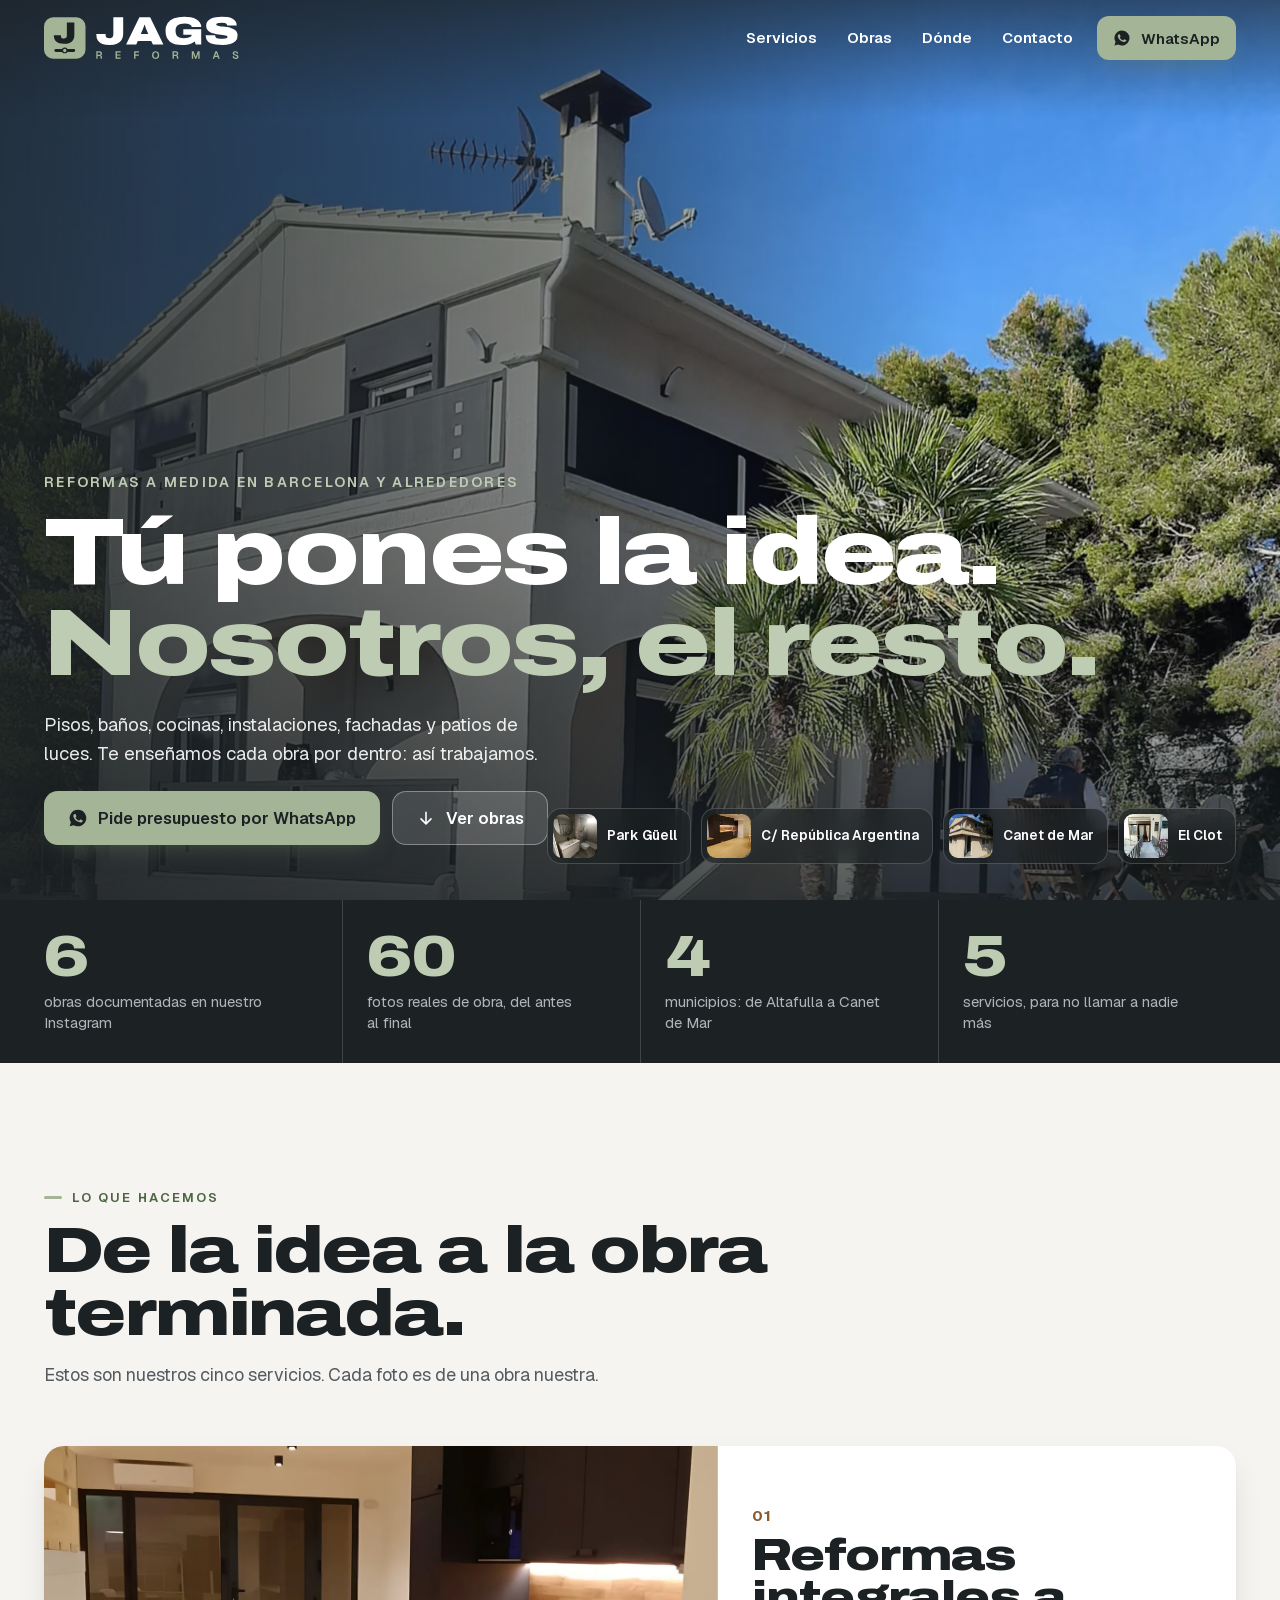
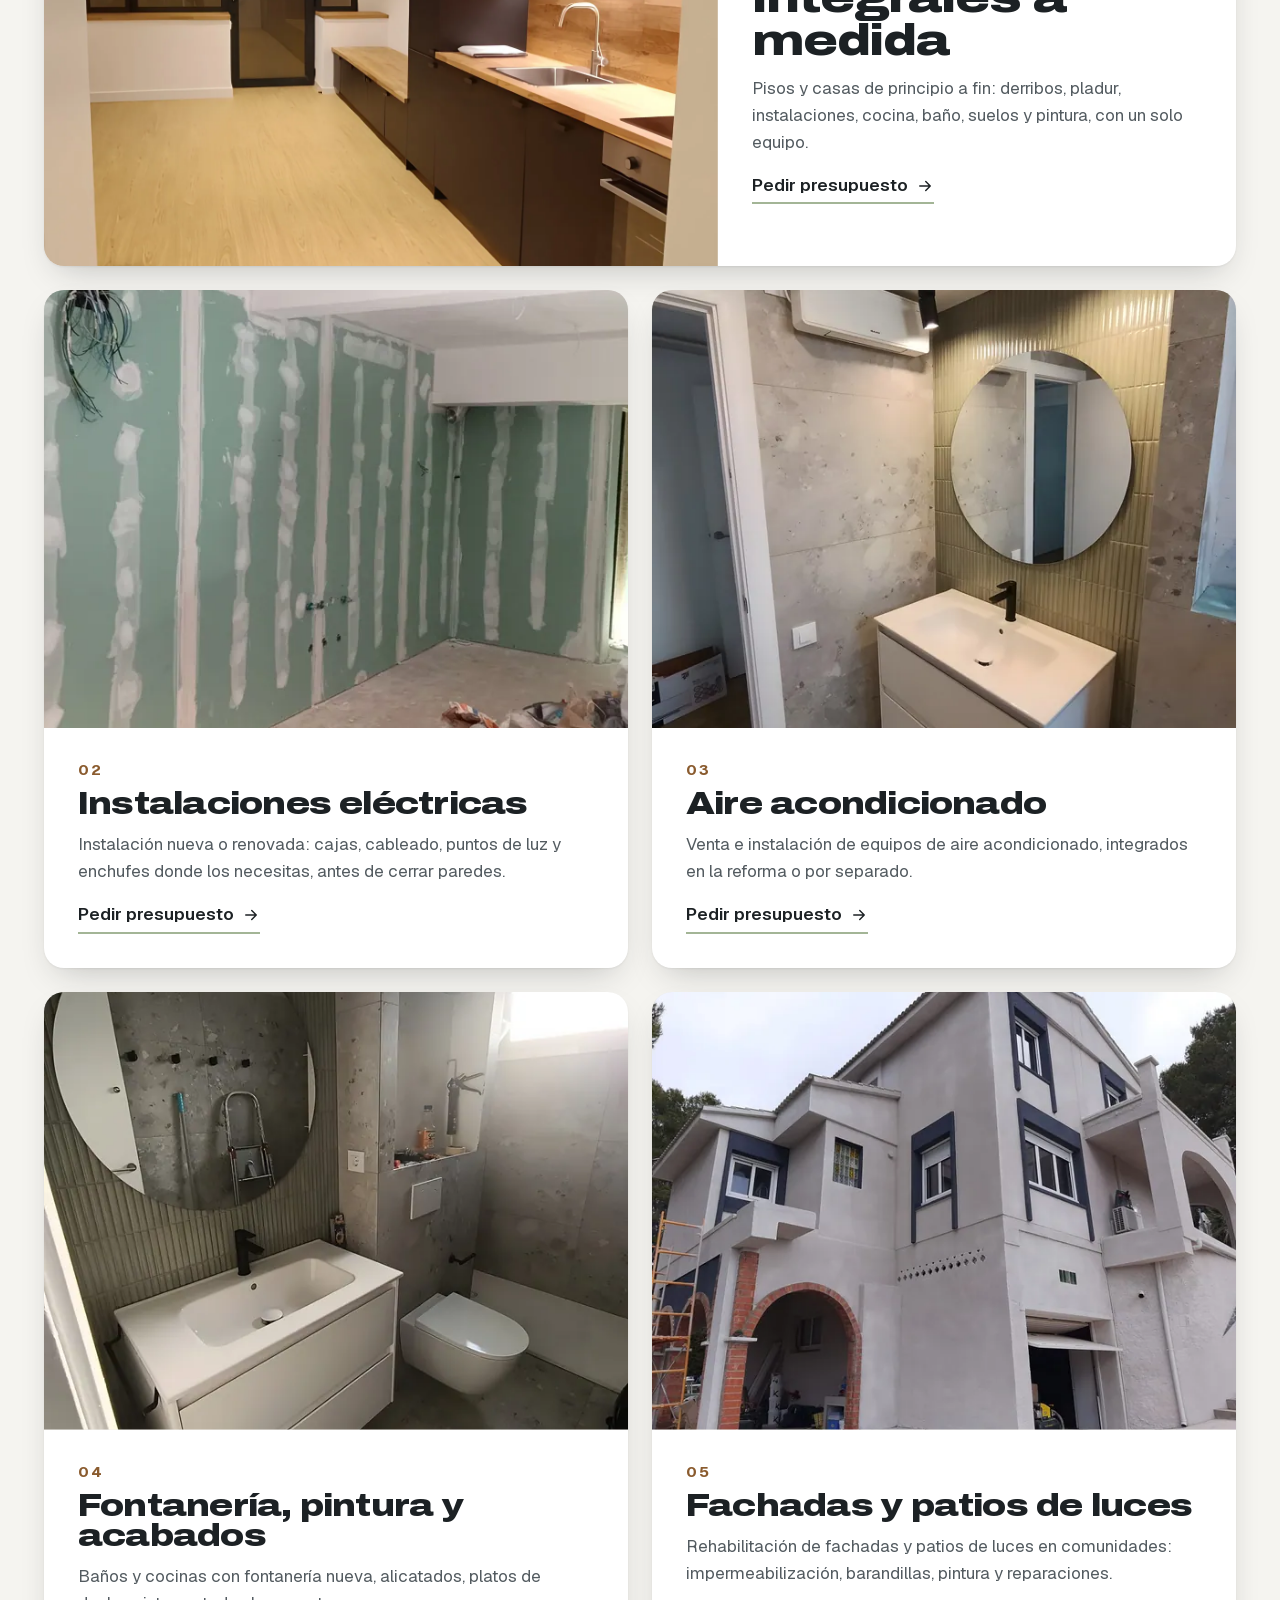
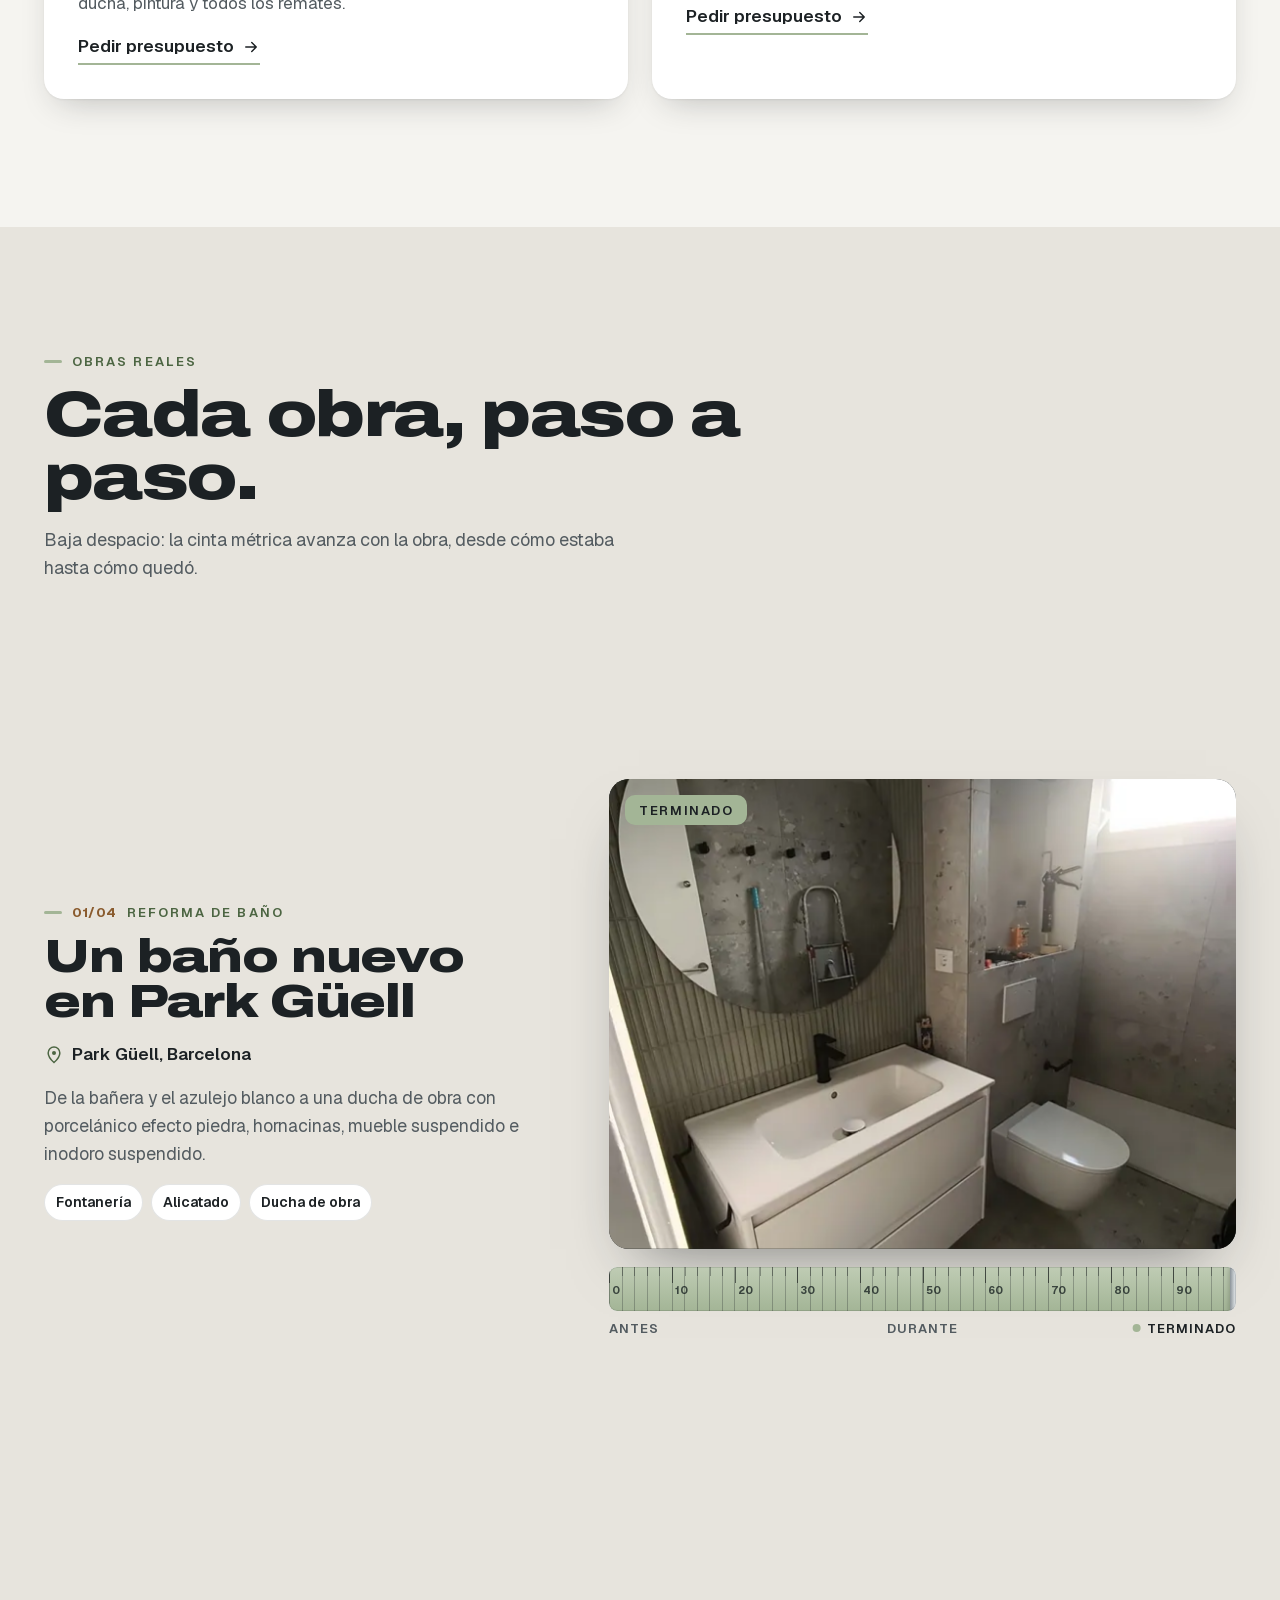
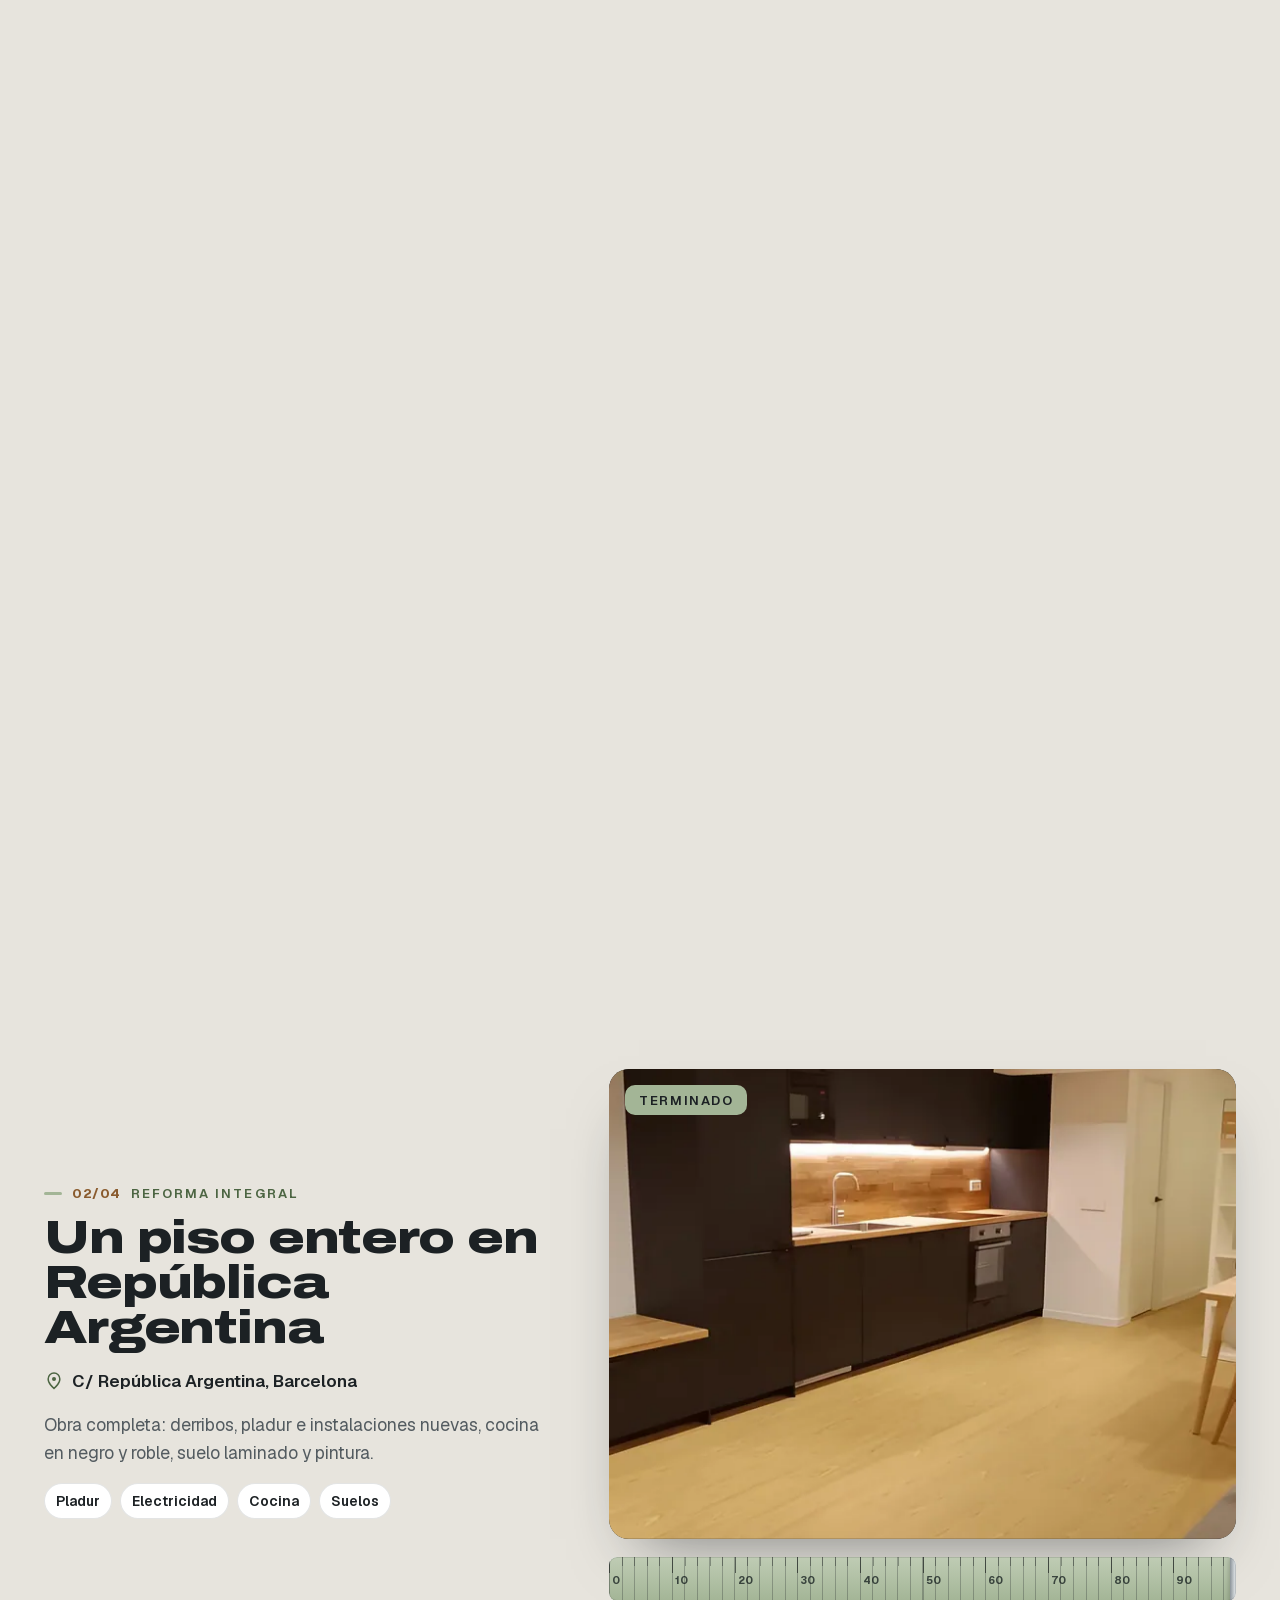
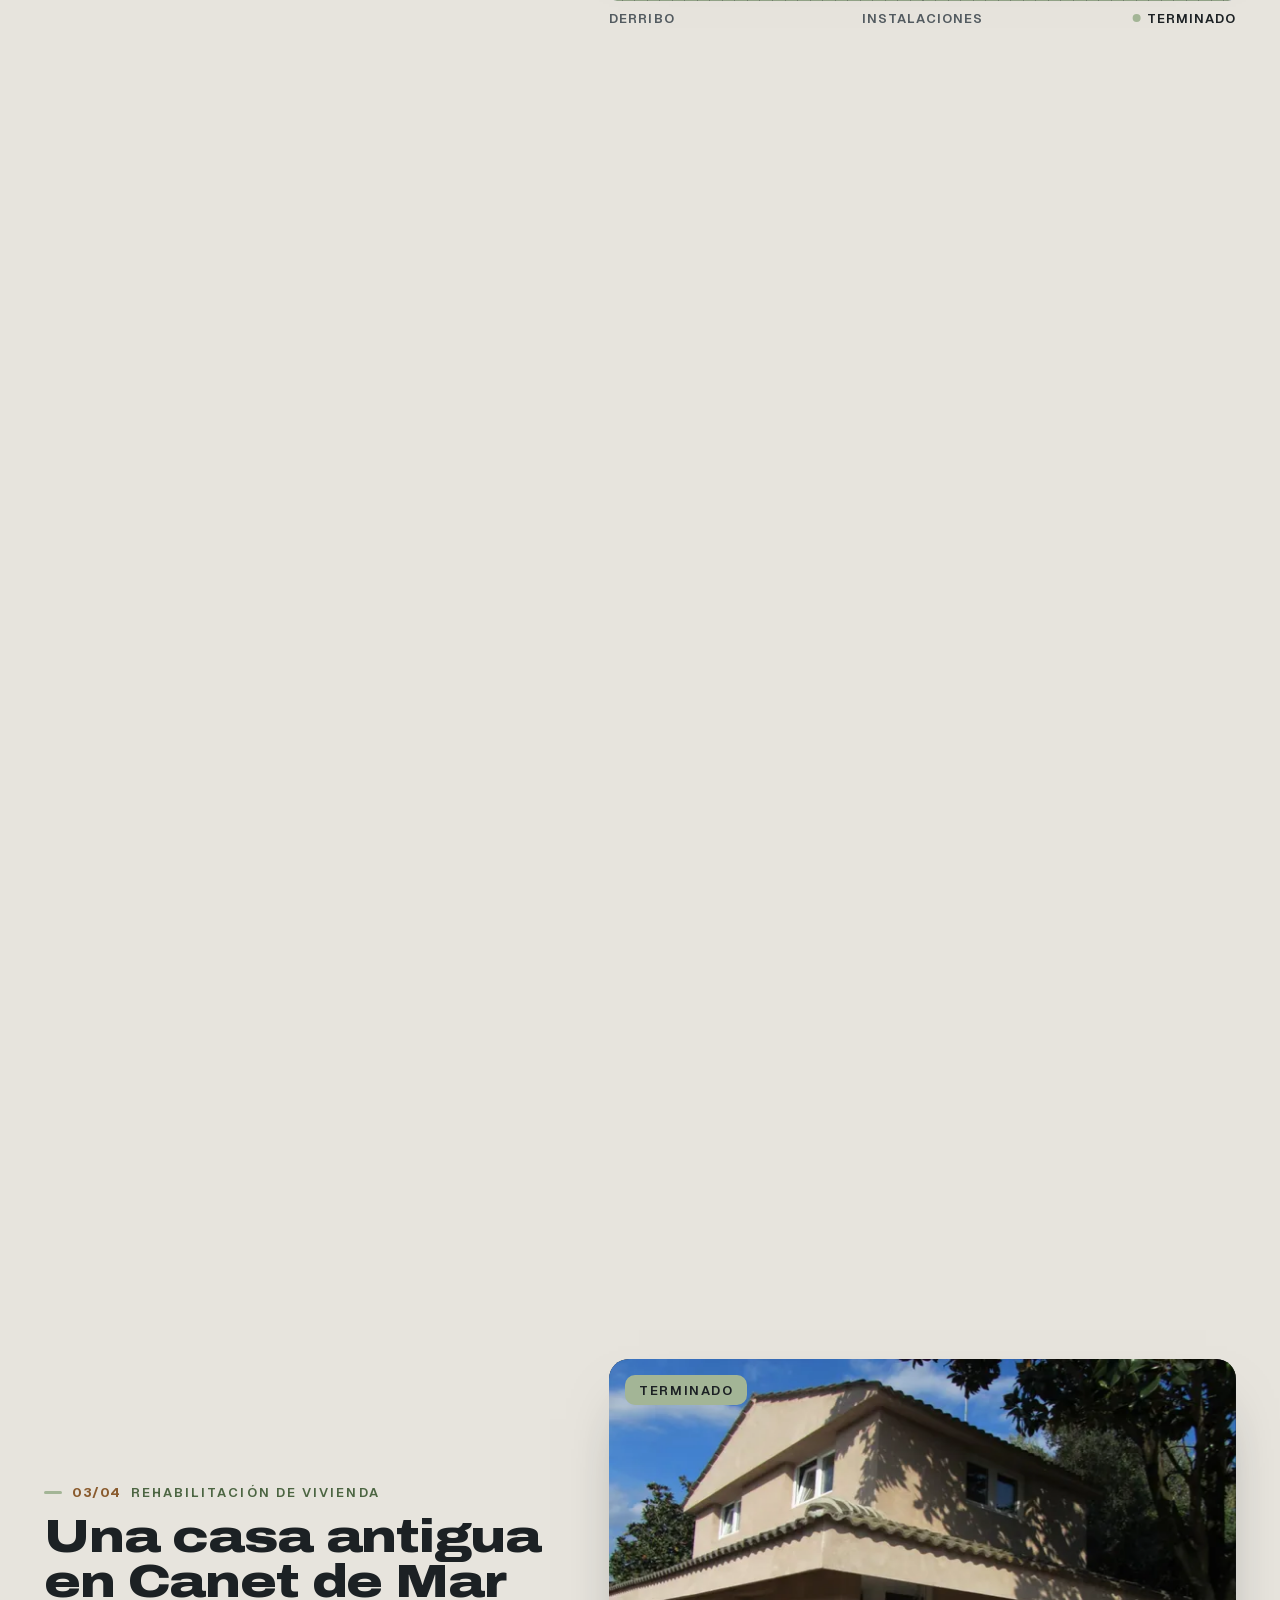
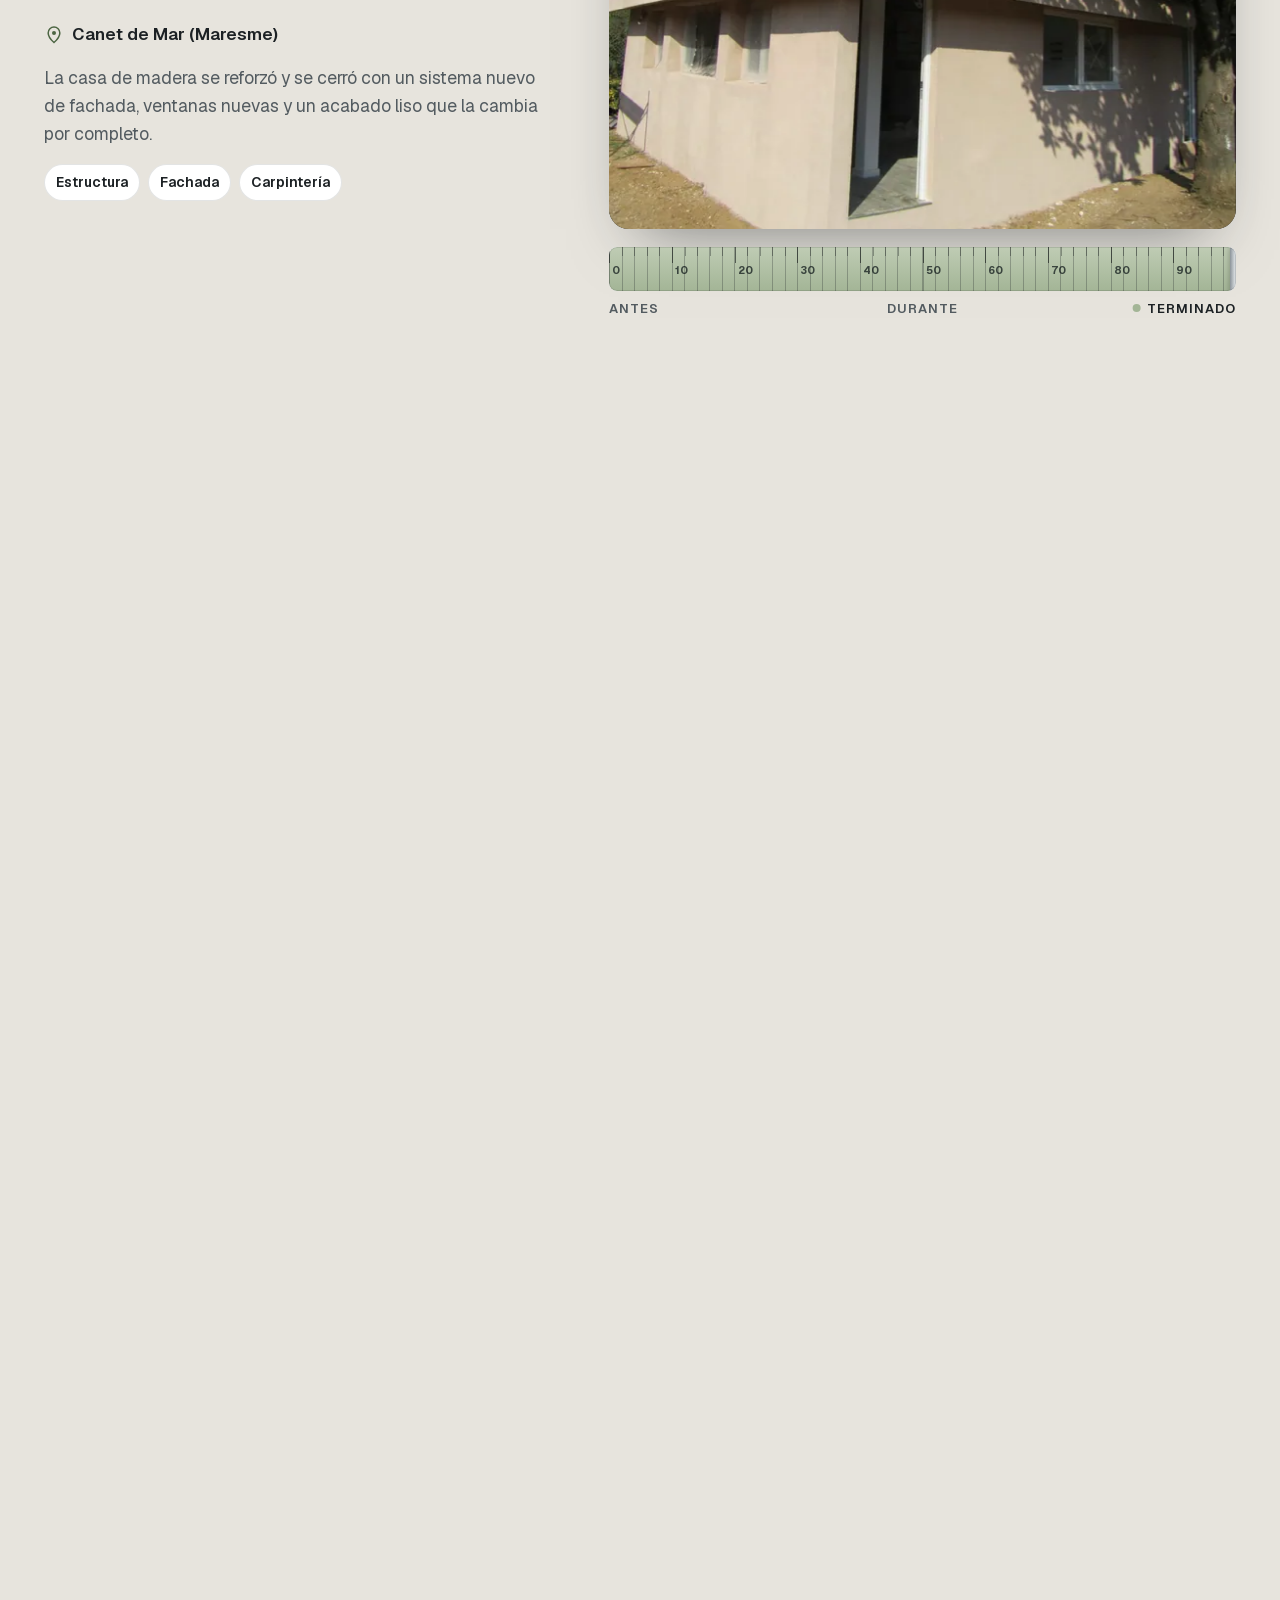
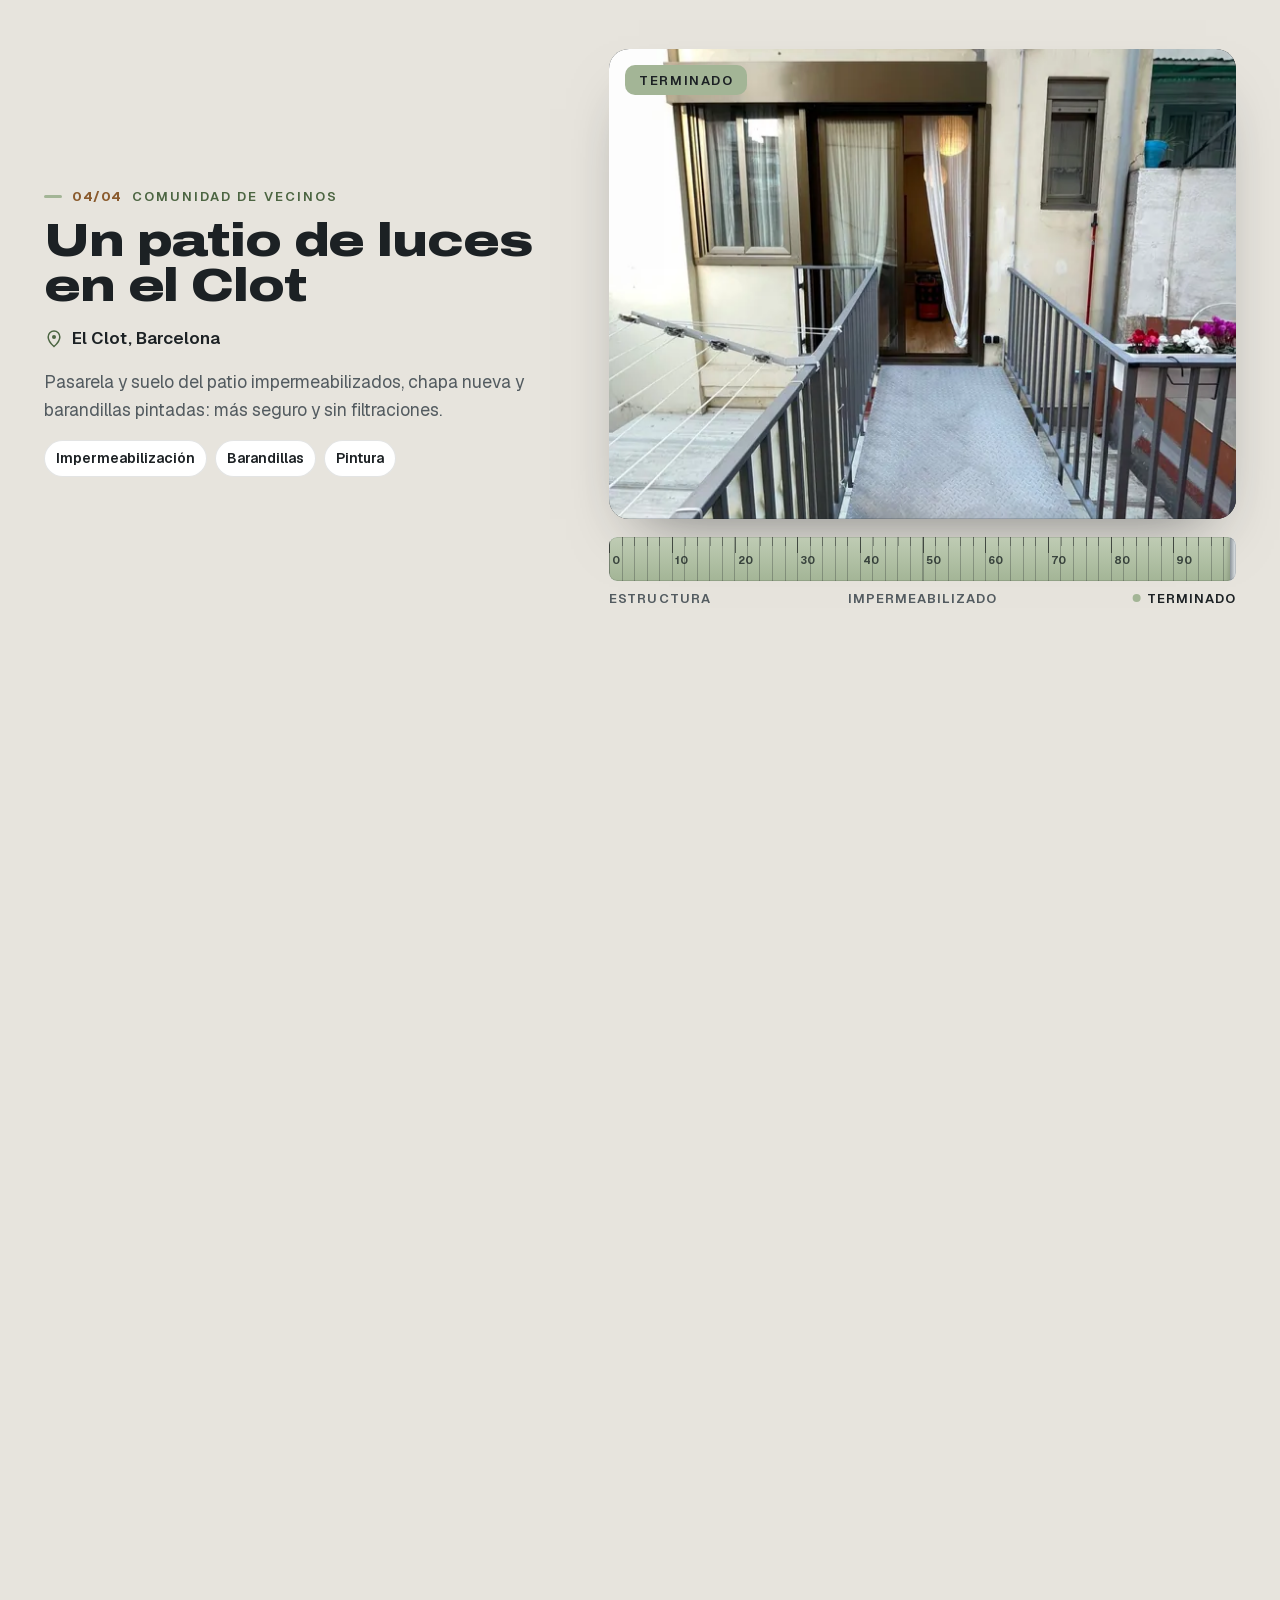
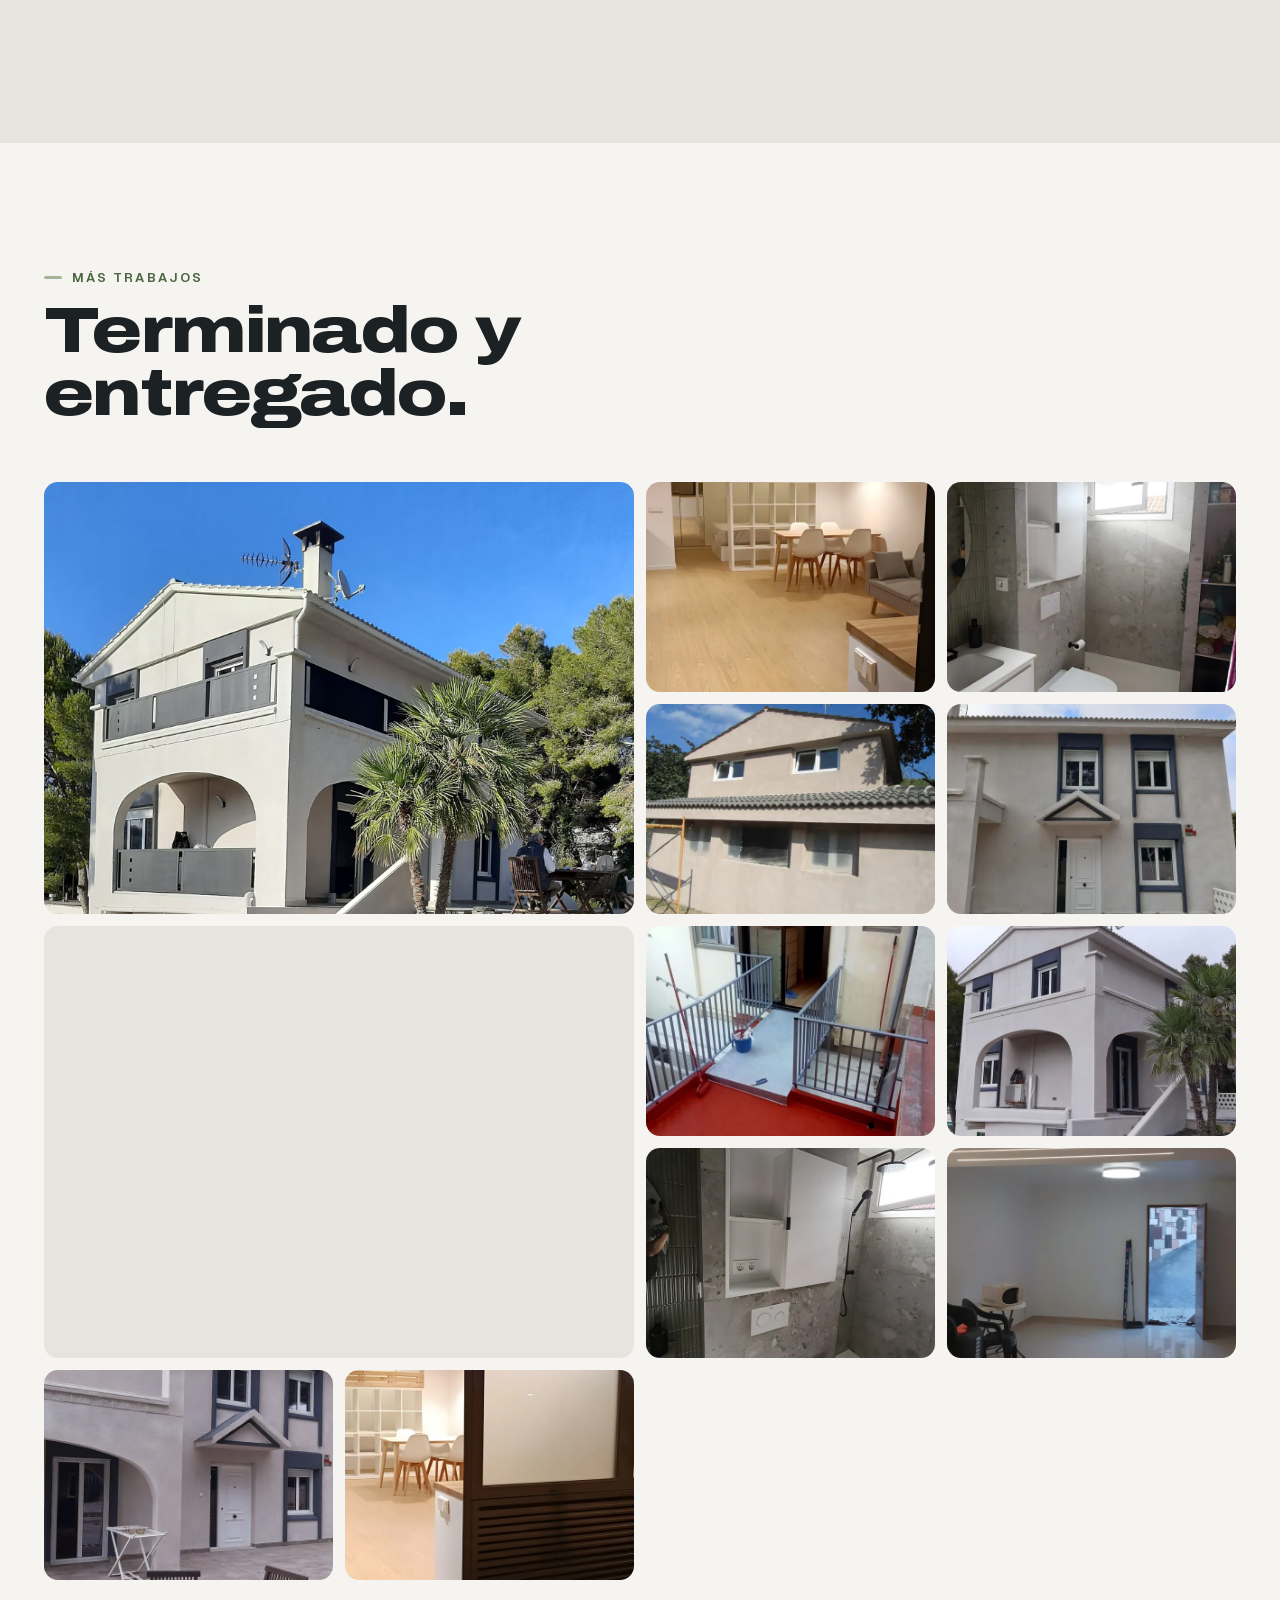
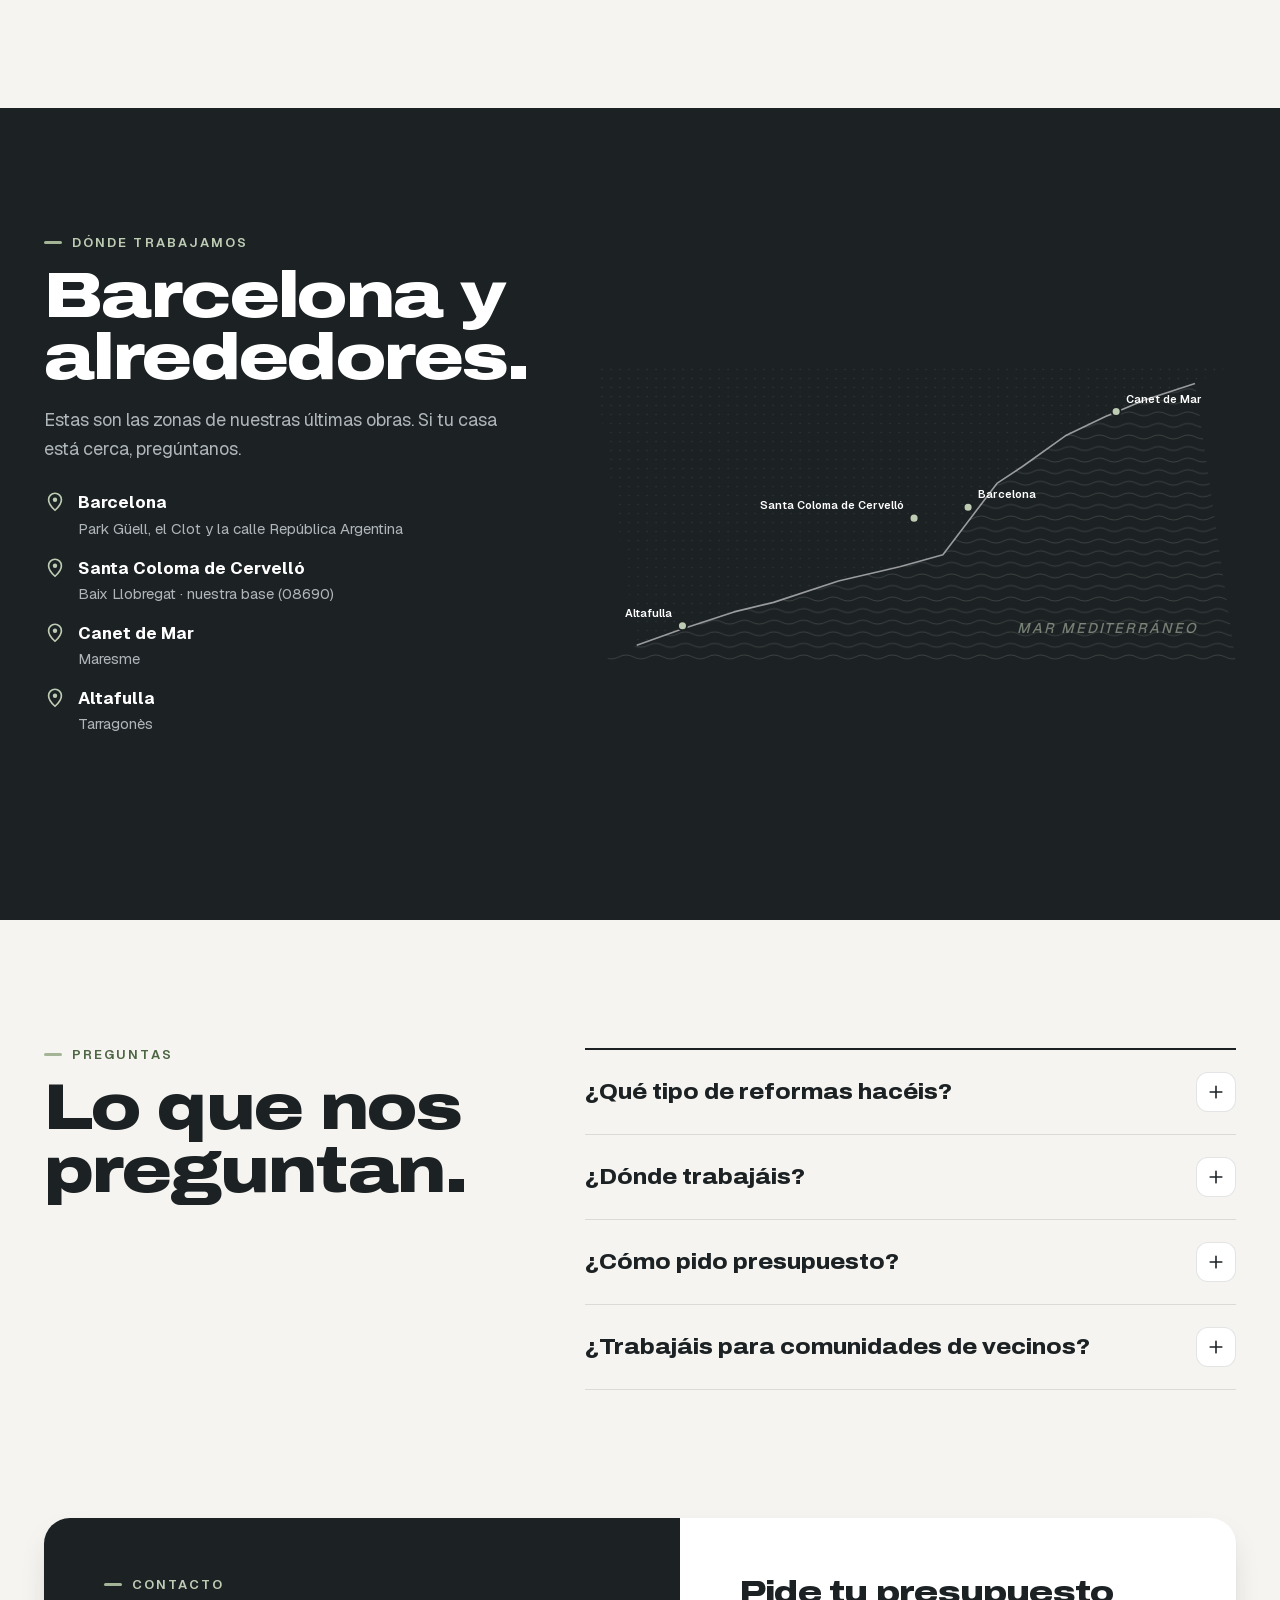
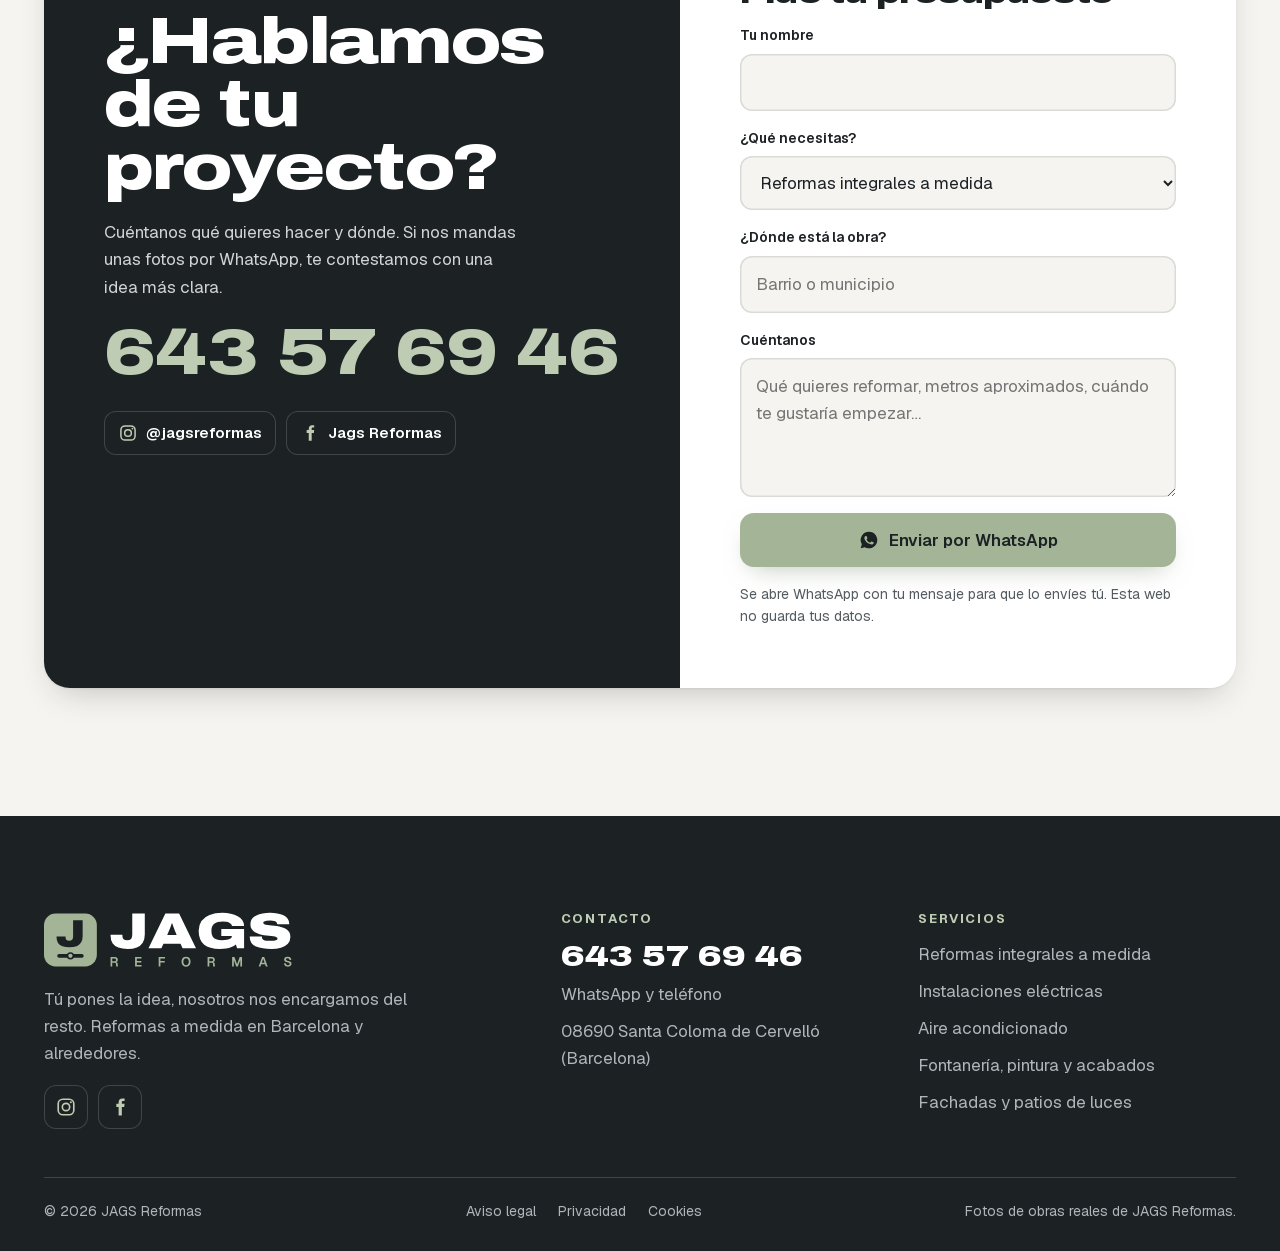
==== index.html @ bc473873 "Web de muestra de JAGS Reformas Co-Authored-By: Claude Opus 5.5 <noreply@anthropic.com>" ====
<!doctype html>
<html lang="es">
<head>
<meta charset="utf-8">
<meta name="viewport" content="width=device-width, initial-scale=1, viewport-fit=cover">
<title>JAGS Reformas · Reformas integrales a medida en Barcelona</title>
<meta name="description" content="Reformas integrales, baños, cocinas, electricidad, aire acondicionado, fachadas y patios de luces en Barcelona y alrededores. Mira nuestras obras y pide presupuesto por WhatsApp: 643 57 69 46.">
<link rel="canonical" href="https://nocodya-hue.github.io/jags-reformas/">
<meta name="theme-color" content="#1C2124">
<meta name="geo.region" content="ES-B"><meta name="geo.placename" content="Barcelona">
<meta property="og:type" content="website"><meta property="og:locale" content="es_ES"><meta property="og:site_name" content="JAGS Reformas">
<meta property="og:title" content="JAGS Reformas · Reformas integrales a medida en Barcelona"><meta property="og:description" content="Reformas integrales, baños, cocinas, electricidad, aire acondicionado, fachadas y patios de luces en Barcelona y alrededores. Mira nuestras obras y pide presupuesto por WhatsApp: 643 57 69 46."><meta property="og:url" content="https://nocodya-hue.github.io/jags-reformas/">
<meta property="og:image" content="https://nocodya-hue.github.io/jags-reformas/media/compartir.jpg"><meta property="og:image:width" content="1200"><meta property="og:image:height" content="630">
<meta name="twitter:card" content="summary_large_image">
<link rel="icon" href="media/icono-jags.svg" type="image/svg+xml"><link rel="apple-touch-icon" href="media/icono-180.png">
<link rel="preload" href="fonts/archivo-var.woff2" as="font" type="font/woff2" crossorigin>
<link rel="preload" href="fonts/geist-var.woff2" as="font" type="font/woff2" crossorigin>
<link rel="preload" as="image" type="image/avif" imagesrcset="media/img/altafulla-07-640.avif 640w, media/img/altafulla-07-1080.avif 1080w, media/img/altafulla-07-1600.avif 1600w, media/img/altafulla-07-1952.avif 1952w" imagesizes="100vw" fetchpriority="high">
<link rel="stylesheet" href="css/main.css?v=mvqyxa30">
<script>document.documentElement.classList.add('js');setTimeout(function(){if(!window.__jags)document.documentElement.classList.remove('js')},3500)</script>
<script type="application/ld+json">{"@context":"https://schema.org","@type":"HomeAndConstructionBusiness","@id":"https://nocodya-hue.github.io/jags-reformas/#negocio","name":"JAGS Reformas","url":"https://nocodya-hue.github.io/jags-reformas/","telephone":"+34643576946","image":"https://nocodya-hue.github.io/jags-reformas/media/compartir.jpg","logo":"https://nocodya-hue.github.io/jags-reformas/media/icono-180.png","slogan":"Tú pones la idea, nosotros nos encargamos del resto.","address":{"@type":"PostalAddress","postalCode":"08690","addressLocality":"Santa Coloma de Cervelló","addressRegion":"Barcelona","addressCountry":"ES"},"areaServed":[{"@type":"City","name":"Barcelona"},{"@type":"City","name":"Santa Coloma de Cervelló"},{"@type":"City","name":"Canet de Mar"},{"@type":"City","name":"Altafulla"}],"sameAs":["https://www.instagram.com/jagsreformas/","https://www.facebook.com/p/Jags-Reformas-61595894570895/"],"hasOfferCatalog":{"@type":"OfferCatalog","name":"Servicios","itemListElement":[{"@type":"Offer","itemOffered":{"@type":"Service","name":"Reformas integrales a medida","description":"Pisos y casas de principio a fin: derribos, pladur, instalaciones, cocina, baño, suelos y pintura, con un solo equipo.","areaServed":"Barcelona"}},{"@type":"Offer","itemOffered":{"@type":"Service","name":"Instalaciones eléctricas","description":"Instalación nueva o renovada: cajas, cableado, puntos de luz y enchufes donde los necesitas, antes de cerrar paredes.","areaServed":"Barcelona"}},{"@type":"Offer","itemOffered":{"@type":"Service","name":"Aire acondicionado","description":"Venta e instalación de equipos de aire acondicionado, integrados en la reforma o por separado.","areaServed":"Barcelona"}},{"@type":"Offer","itemOffered":{"@type":"Service","name":"Fontanería, pintura y acabados","description":"Baños y cocinas con fontanería nueva, alicatados, platos de ducha, pintura y todos los remates.","areaServed":"Barcelona"}},{"@type":"Offer","itemOffered":{"@type":"Service","name":"Fachadas y patios de luces","description":"Rehabilitación de fachadas y patios de luces en comunidades: impermeabilización, barandillas, pintura y reparaciones.","areaServed":"Barcelona"}}]}}</script>
<script type="application/ld+json">{"@context":"https://schema.org","@type":"FAQPage","mainEntity":[{"@type":"Question","name":"¿Qué tipo de reformas hacéis?","acceptedAnswer":{"@type":"Answer","text":"Reformas integrales a medida, instalaciones eléctricas, aire acondicionado, fontanería, pintura y acabados, y reformas de fachadas y patios de luces en comunidades."}},{"@type":"Question","name":"¿Dónde trabajáis?","acceptedAnswer":{"@type":"Answer","text":"En Barcelona y alrededores. Hemos hecho obras en Barcelona (Park Güell, el Clot, República Argentina), en Canet de Mar y en Altafulla."}},{"@type":"Question","name":"¿Cómo pido presupuesto?","acceptedAnswer":{"@type":"Answer","text":"Escríbenos por WhatsApp al 643 57 69 46 contándonos qué quieres hacer y dónde. Si nos mandas unas fotos, mejor."}},{"@type":"Question","name":"¿Trabajáis para comunidades de vecinos?","acceptedAnswer":{"@type":"Answer","text":"Sí: rehabilitamos fachadas y patios de luces en comunidades, con impermeabilización, barandillas, pintura y reparaciones."}}]}</script>
</head>
<body>
<a class="saltar" href="#contenido">Saltar al contenido</a>
<header class="cab cab--hero" data-cab>
  <a class="cab__marca" href="./" aria-label="JAGS Reformas, inicio"><span class="cab__logo cab__logo--blanco"><svg xmlns="http://www.w3.org/2000/svg" viewBox="0 -2 315 71" role="img" aria-label="JAGS Reformas"><rect x="0" y="0" width="67" height="67" rx="14.7" fill="#A3B596"/><path d="M32.3 42.8Q27.1 42.8 23.4 41.5Q19.7 40.2 17.8 37.3Q15.9 34.4 15.9 30.0V29.2H27.3V30.1Q27.3 32.4 28.5 33.4Q29.6 34.4 31.9 34.4Q34.5 34.4 35.7 33.2Q36.9 32.1 36.9 29.2V8.6H49.0V28.9Q49.0 33.8 47.0 36.8Q45.0 39.9 41.3 41.4Q37.6 42.8 32.3 42.8Z" fill="#1C2124"/><rect x="16.8" y="51.3" width="33.5" height="4.7" rx="2.3" fill="#1C2124"/><circle cx="33.5" cy="53.6" r="3.7" fill="#A3B596" stroke="#1C2124" stroke-width="2.0"/><path d="M106.0 44.8Q99.0 44.8 94.2 43.0Q89.4 41.3 86.9 37.6Q84.4 33.8 84.4 27.9V26.9H99.4V28.1Q99.4 31.2 100.9 32.5Q102.4 33.8 105.4 33.8Q108.8 33.8 110.4 32.2Q111.9 30.7 111.9 26.9V-0.1H127.8V26.5Q127.8 32.9 125.2 36.9Q122.6 41.0 117.7 42.9Q112.8 44.8 106.0 44.8ZM132.5 44.0 153.9 -0.1H171.3L192.7 44.0H175.7L173.1 38.2H151.4L148.9 44.0ZM156.2 27.2H168.2L165.2 19.8Q165.0 19.2 164.7 18.4Q164.3 17.5 163.9 16.4Q163.6 15.3 163.2 14.2Q162.9 13.1 162.5 12.3H162.1Q161.7 13.3 161.2 14.8Q160.7 16.2 160.2 17.5Q159.7 18.9 159.3 19.8ZM223.0 44.8Q209.5 44.8 202.8 39.1Q196.1 33.5 196.1 21.9Q196.1 14.4 199.6 9.3Q203.2 4.2 209.9 1.7Q216.7 -0.9 226.2 -0.9Q231.8 -0.9 236.8 0.2Q241.7 1.2 245.6 3.3Q249.4 5.4 251.5 8.5Q253.7 11.7 253.7 15.8H238.3Q238.3 14.5 237.4 13.4Q236.5 12.3 234.9 11.6Q233.3 10.8 231.2 10.5Q229.2 10.1 226.9 10.1Q223.2 10.1 220.5 10.8Q217.8 11.5 215.9 13.0Q214.1 14.4 213.2 16.5Q212.3 18.5 212.3 21.2V22.7Q212.3 26.5 213.8 29.0Q215.3 31.4 218.3 32.6Q221.3 33.8 225.9 33.8Q229.2 33.8 232.0 33.2Q234.8 32.6 236.5 31.5Q238.2 30.3 238.2 28.6V28.3H224.8V19.4H253.7V44.0H244.8L243.3 39.1Q240.8 41.0 237.7 42.3Q234.6 43.6 231.0 44.2Q227.3 44.8 223.0 44.8ZM288.1 44.8Q282.4 44.8 277.5 44.1Q272.5 43.4 268.8 41.8Q265.1 40.2 263.0 37.2Q260.9 34.3 260.9 29.9Q260.9 29.8 260.9 29.5Q260.9 29.3 260.9 29.1H276.4Q276.3 29.3 276.3 29.5Q276.3 29.8 276.3 30.0Q276.3 31.9 277.6 32.9Q278.9 33.9 281.2 34.3Q283.5 34.6 286.5 34.6Q287.7 34.6 289.0 34.6Q290.4 34.6 291.6 34.4Q292.9 34.3 293.9 33.9Q294.9 33.6 295.5 33.1Q296.1 32.5 296.1 31.7Q296.1 30.5 294.6 29.9Q293.2 29.2 290.7 28.9Q288.2 28.5 285.2 28.2Q282.2 27.9 278.9 27.4Q275.6 26.9 272.6 25.9Q269.5 25.0 267.0 23.4Q264.6 21.8 263.1 19.3Q261.7 16.8 261.7 13.2Q261.7 9.4 263.7 6.7Q265.7 4.0 269.2 2.3Q272.7 0.6 277.2 -0.1Q281.6 -0.9 286.5 -0.9Q291.5 -0.9 295.9 -0.2Q300.3 0.6 303.7 2.2Q307.0 3.8 309.0 6.4Q310.9 9.0 310.9 12.7V13.5H295.6V13.2Q295.6 11.9 294.7 10.9Q293.9 9.9 292.0 9.3Q290.2 8.7 287.2 8.7Q284.1 8.7 282.0 9.1Q280.0 9.5 279.0 10.2Q278.0 10.8 278.0 11.6Q278.0 12.8 279.4 13.4Q280.9 14.0 283.3 14.4Q285.8 14.8 288.9 15.1Q291.9 15.4 295.2 15.9Q298.4 16.4 301.5 17.2Q304.5 18.1 307.0 19.6Q309.5 21.2 310.9 23.5Q312.4 25.9 312.4 29.4Q312.4 34.8 309.2 38.2Q306.0 41.6 300.5 43.2Q295.0 44.8 288.1 44.8Z" fill="#FFFFFF"/><path d="M84.4 67.0V55.0H89.4Q90.7 55.0 91.6 55.4Q92.6 55.9 93.1 56.7Q93.6 57.5 93.6 58.6Q93.6 59.4 93.3 60.1Q92.9 60.7 92.3 61.1Q91.7 61.5 91.0 61.6L90.9 61.4Q92.1 61.4 92.7 61.9Q93.3 62.4 93.4 63.5L93.7 67.0H91.5L91.2 63.8Q91.2 63.1 90.8 62.8Q90.4 62.5 89.4 62.5H86.5V67.0ZM86.5 60.6H89.2Q90.2 60.6 90.8 60.1Q91.3 59.6 91.3 58.7Q91.3 57.8 90.8 57.4Q90.2 56.9 89.1 56.9H86.5ZM115.5 67.0V55.0H123.6V56.9H117.7V60.0H123.4V61.9H117.7V65.1H123.7V67.0ZM145.4 67.0V55.0H153.4V56.9H146.4L147.6 55.7V61.2L146.4 60.2H153.1V62.1H146.4L147.6 61.1V67.0ZM180.1 67.3Q178.3 67.3 177.0 66.5Q175.8 65.8 175.1 64.4Q174.4 63.0 174.4 61.0Q174.4 59.1 175.1 57.7Q175.8 56.3 177.0 55.5Q178.3 54.7 180.1 54.7Q181.9 54.7 183.2 55.5Q184.5 56.3 185.1 57.7Q185.8 59.1 185.8 61.0Q185.8 63.0 185.1 64.4Q184.5 65.8 183.2 66.5Q181.9 67.3 180.1 67.3ZM180.1 65.4Q181.2 65.4 182.0 64.8Q182.7 64.3 183.1 63.4Q183.6 62.4 183.6 61.0Q183.6 59.6 183.1 58.7Q182.7 57.7 182.0 57.2Q181.2 56.6 180.1 56.6Q179.0 56.6 178.2 57.2Q177.5 57.7 177.1 58.7Q176.7 59.6 176.7 61.0Q176.7 62.4 177.1 63.4Q177.5 64.3 178.2 64.8Q179.0 65.4 180.1 65.4ZM207.4 67.0V55.0H212.4Q213.7 55.0 214.7 55.4Q215.6 55.9 216.1 56.7Q216.6 57.5 216.6 58.6Q216.6 59.4 216.3 60.1Q215.9 60.7 215.3 61.1Q214.7 61.5 214.0 61.6L213.9 61.4Q215.1 61.4 215.7 61.9Q216.4 62.4 216.4 63.5L216.8 67.0H214.5L214.3 63.8Q214.2 63.1 213.8 62.8Q213.4 62.5 212.5 62.5H209.6V67.0ZM209.6 60.6H212.3Q213.3 60.6 213.8 60.1Q214.4 59.6 214.4 58.7Q214.4 57.8 213.8 57.4Q213.2 56.9 212.2 56.9H209.6ZM238.5 67.0V55.0H241.5L244.8 64.3L248.1 55.0H251.1V67.0H248.9V58.7L245.8 67.0H243.7L240.7 58.7V67.0ZM272.2 67.0 276.6 55.0H279.2L283.6 67.0H281.3L280.3 64.2H275.5L274.5 67.0ZM276.2 62.3H279.6L277.9 57.2ZM309.3 67.3Q307.8 67.3 306.7 66.7Q305.6 66.2 305.0 65.3Q304.4 64.3 304.3 63.1L306.5 63.0Q306.6 63.7 307.0 64.3Q307.3 64.8 307.9 65.1Q308.5 65.4 309.3 65.4Q310.0 65.4 310.5 65.2Q311.0 65.0 311.3 64.7Q311.5 64.3 311.5 63.8Q311.5 63.4 311.3 63.0Q311.1 62.6 310.5 62.4Q309.8 62.1 308.6 61.8Q307.1 61.4 306.2 61.0Q305.3 60.6 304.9 59.9Q304.5 59.3 304.5 58.3Q304.5 57.2 305.0 56.4Q305.6 55.6 306.5 55.2Q307.5 54.7 308.8 54.7Q310.3 54.7 311.3 55.2Q312.3 55.8 312.9 56.7Q313.4 57.6 313.6 58.7L311.3 58.8Q311.3 58.2 311.0 57.7Q310.6 57.2 310.1 56.9Q309.6 56.6 308.8 56.6Q307.9 56.6 307.3 57.1Q306.8 57.5 306.8 58.2Q306.8 58.7 307.0 59.0Q307.2 59.3 307.8 59.6Q308.4 59.8 309.5 60.0Q311.1 60.4 312.0 60.9Q313.0 61.4 313.4 62.1Q313.8 62.8 313.8 63.7Q313.8 64.8 313.2 65.6Q312.7 66.4 311.6 66.8Q310.6 67.3 309.3 67.3Z" fill="#A3B596"/></svg></span><span class="cab__logo cab__logo--oscuro"><svg xmlns="http://www.w3.org/2000/svg" viewBox="0 -2 315 71" role="img" aria-label="JAGS Reformas"><rect x="0" y="0" width="67" height="67" rx="14.7" fill="#A3B596"/><path d="M32.3 42.8Q27.1 42.8 23.4 41.5Q19.7 40.2 17.8 37.3Q15.9 34.4 15.9 30.0V29.2H27.3V30.1Q27.3 32.4 28.5 33.4Q29.6 34.4 31.9 34.4Q34.5 34.4 35.7 33.2Q36.9 32.1 36.9 29.2V8.6H49.0V28.9Q49.0 33.8 47.0 36.8Q45.0 39.9 41.3 41.4Q37.6 42.8 32.3 42.8Z" fill="#1C2124"/><rect x="16.8" y="51.3" width="33.5" height="4.7" rx="2.3" fill="#1C2124"/><circle cx="33.5" cy="53.6" r="3.7" fill="#A3B596" stroke="#1C2124" stroke-width="2.0"/><path d="M106.0 44.8Q99.0 44.8 94.2 43.0Q89.4 41.3 86.9 37.6Q84.4 33.8 84.4 27.9V26.9H99.4V28.1Q99.4 31.2 100.9 32.5Q102.4 33.8 105.4 33.8Q108.8 33.8 110.4 32.2Q111.9 30.7 111.9 26.9V-0.1H127.8V26.5Q127.8 32.9 125.2 36.9Q122.6 41.0 117.7 42.9Q112.8 44.8 106.0 44.8ZM132.5 44.0 153.9 -0.1H171.3L192.7 44.0H175.7L173.1 38.2H151.4L148.9 44.0ZM156.2 27.2H168.2L165.2 19.8Q165.0 19.2 164.7 18.4Q164.3 17.5 163.9 16.4Q163.6 15.3 163.2 14.2Q162.9 13.1 162.5 12.3H162.1Q161.7 13.3 161.2 14.8Q160.7 16.2 160.2 17.5Q159.7 18.9 159.3 19.8ZM223.0 44.8Q209.5 44.8 202.8 39.1Q196.1 33.5 196.1 21.9Q196.1 14.4 199.6 9.3Q203.2 4.2 209.9 1.7Q216.7 -0.9 226.2 -0.9Q231.8 -0.9 236.8 0.2Q241.7 1.2 245.6 3.3Q249.4 5.4 251.5 8.5Q253.7 11.7 253.7 15.8H238.3Q238.3 14.5 237.4 13.4Q236.5 12.3 234.9 11.6Q233.3 10.8 231.2 10.5Q229.2 10.1 226.9 10.1Q223.2 10.1 220.5 10.8Q217.8 11.5 215.9 13.0Q214.1 14.4 213.2 16.5Q212.3 18.5 212.3 21.2V22.7Q212.3 26.5 213.8 29.0Q215.3 31.4 218.3 32.6Q221.3 33.8 225.9 33.8Q229.2 33.8 232.0 33.2Q234.8 32.6 236.5 31.5Q238.2 30.3 238.2 28.6V28.3H224.8V19.4H253.7V44.0H244.8L243.3 39.1Q240.8 41.0 237.7 42.3Q234.6 43.6 231.0 44.2Q227.3 44.8 223.0 44.8ZM288.1 44.8Q282.4 44.8 277.5 44.1Q272.5 43.4 268.8 41.8Q265.1 40.2 263.0 37.2Q260.9 34.3 260.9 29.9Q260.9 29.8 260.9 29.5Q260.9 29.3 260.9 29.1H276.4Q276.3 29.3 276.3 29.5Q276.3 29.8 276.3 30.0Q276.3 31.9 277.6 32.9Q278.9 33.9 281.2 34.3Q283.5 34.6 286.5 34.6Q287.7 34.6 289.0 34.6Q290.4 34.6 291.6 34.4Q292.9 34.3 293.9 33.9Q294.9 33.6 295.5 33.1Q296.1 32.5 296.1 31.7Q296.1 30.5 294.6 29.9Q293.2 29.2 290.7 28.9Q288.2 28.5 285.2 28.2Q282.2 27.9 278.9 27.4Q275.6 26.9 272.6 25.9Q269.5 25.0 267.0 23.4Q264.6 21.8 263.1 19.3Q261.7 16.8 261.7 13.2Q261.7 9.4 263.7 6.7Q265.7 4.0 269.2 2.3Q272.7 0.6 277.2 -0.1Q281.6 -0.9 286.5 -0.9Q291.5 -0.9 295.9 -0.2Q300.3 0.6 303.7 2.2Q307.0 3.8 309.0 6.4Q310.9 9.0 310.9 12.7V13.5H295.6V13.2Q295.6 11.9 294.7 10.9Q293.9 9.9 292.0 9.3Q290.2 8.7 287.2 8.7Q284.1 8.7 282.0 9.1Q280.0 9.5 279.0 10.2Q278.0 10.8 278.0 11.6Q278.0 12.8 279.4 13.4Q280.9 14.0 283.3 14.4Q285.8 14.8 288.9 15.1Q291.9 15.4 295.2 15.9Q298.4 16.4 301.5 17.2Q304.5 18.1 307.0 19.6Q309.5 21.2 310.9 23.5Q312.4 25.9 312.4 29.4Q312.4 34.8 309.2 38.2Q306.0 41.6 300.5 43.2Q295.0 44.8 288.1 44.8Z" fill="#1C2124"/><path d="M84.4 67.0V55.0H89.4Q90.7 55.0 91.6 55.4Q92.6 55.9 93.1 56.7Q93.6 57.5 93.6 58.6Q93.6 59.4 93.3 60.1Q92.9 60.7 92.3 61.1Q91.7 61.5 91.0 61.6L90.9 61.4Q92.1 61.4 92.7 61.9Q93.3 62.4 93.4 63.5L93.7 67.0H91.5L91.2 63.8Q91.2 63.1 90.8 62.8Q90.4 62.5 89.4 62.5H86.5V67.0ZM86.5 60.6H89.2Q90.2 60.6 90.8 60.1Q91.3 59.6 91.3 58.7Q91.3 57.8 90.8 57.4Q90.2 56.9 89.1 56.9H86.5ZM115.5 67.0V55.0H123.6V56.9H117.7V60.0H123.4V61.9H117.7V65.1H123.7V67.0ZM145.4 67.0V55.0H153.4V56.9H146.4L147.6 55.7V61.2L146.4 60.2H153.1V62.1H146.4L147.6 61.1V67.0ZM180.1 67.3Q178.3 67.3 177.0 66.5Q175.8 65.8 175.1 64.4Q174.4 63.0 174.4 61.0Q174.4 59.1 175.1 57.7Q175.8 56.3 177.0 55.5Q178.3 54.7 180.1 54.7Q181.9 54.7 183.2 55.5Q184.5 56.3 185.1 57.7Q185.8 59.1 185.8 61.0Q185.8 63.0 185.1 64.4Q184.5 65.8 183.2 66.5Q181.9 67.3 180.1 67.3ZM180.1 65.4Q181.2 65.4 182.0 64.8Q182.7 64.3 183.1 63.4Q183.6 62.4 183.6 61.0Q183.6 59.6 183.1 58.7Q182.7 57.7 182.0 57.2Q181.2 56.6 180.1 56.6Q179.0 56.6 178.2 57.2Q177.5 57.7 177.1 58.7Q176.7 59.6 176.7 61.0Q176.7 62.4 177.1 63.4Q177.5 64.3 178.2 64.8Q179.0 65.4 180.1 65.4ZM207.4 67.0V55.0H212.4Q213.7 55.0 214.7 55.4Q215.6 55.9 216.1 56.7Q216.6 57.5 216.6 58.6Q216.6 59.4 216.3 60.1Q215.9 60.7 215.3 61.1Q214.7 61.5 214.0 61.6L213.9 61.4Q215.1 61.4 215.7 61.9Q216.4 62.4 216.4 63.5L216.8 67.0H214.5L214.3 63.8Q214.2 63.1 213.8 62.8Q213.4 62.5 212.5 62.5H209.6V67.0ZM209.6 60.6H212.3Q213.3 60.6 213.8 60.1Q214.4 59.6 214.4 58.7Q214.4 57.8 213.8 57.4Q213.2 56.9 212.2 56.9H209.6ZM238.5 67.0V55.0H241.5L244.8 64.3L248.1 55.0H251.1V67.0H248.9V58.7L245.8 67.0H243.7L240.7 58.7V67.0ZM272.2 67.0 276.6 55.0H279.2L283.6 67.0H281.3L280.3 64.2H275.5L274.5 67.0ZM276.2 62.3H279.6L277.9 57.2ZM309.3 67.3Q307.8 67.3 306.7 66.7Q305.6 66.2 305.0 65.3Q304.4 64.3 304.3 63.1L306.5 63.0Q306.6 63.7 307.0 64.3Q307.3 64.8 307.9 65.1Q308.5 65.4 309.3 65.4Q310.0 65.4 310.5 65.2Q311.0 65.0 311.3 64.7Q311.5 64.3 311.5 63.8Q311.5 63.4 311.3 63.0Q311.1 62.6 310.5 62.4Q309.8 62.1 308.6 61.8Q307.1 61.4 306.2 61.0Q305.3 60.6 304.9 59.9Q304.5 59.3 304.5 58.3Q304.5 57.2 305.0 56.4Q305.6 55.6 306.5 55.2Q307.5 54.7 308.8 54.7Q310.3 54.7 311.3 55.2Q312.3 55.8 312.9 56.7Q313.4 57.6 313.6 58.7L311.3 58.8Q311.3 58.2 311.0 57.7Q310.6 57.2 310.1 56.9Q309.6 56.6 308.8 56.6Q307.9 56.6 307.3 57.1Q306.8 57.5 306.8 58.2Q306.8 58.7 307.0 59.0Q307.2 59.3 307.8 59.6Q308.4 59.8 309.5 60.0Q311.1 60.4 312.0 60.9Q313.0 61.4 313.4 62.1Q313.8 62.8 313.8 63.7Q313.8 64.8 313.2 65.6Q312.7 66.4 311.6 66.8Q310.6 67.3 309.3 67.3Z" fill="#4C6542"/></svg></span></a>
  <nav class="cab__nav" aria-label="Principal"><a href="#servicios">Servicios</a><a href="#obras">Obras</a><a href="#zona">Dónde</a><a href="#contacto">Contacto</a></nav>
  <div class="cab__acc">
    <a class="btn btn--verde btn--mini cab__wa" href="https://wa.me/34643576946?text=%C2%A1Hola!%20Os%20escribo%20desde%20la%20web%20de%20JAGS%20Reformas.%20Quer%C3%ADa%20pedir%20presupuesto%20para%E2%80%A6" target="_blank" rel="noopener"><svg viewBox="0 0 24 24" aria-hidden="true"><path d="M12 2a10 10 0 0 0-8.6 15.1L2 22l5-1.3A10 10 0 1 0 12 2zm5.3 14.1c-.2.6-1.3 1.2-1.8 1.2-.5.1-1 .2-3.3-.7-2.8-1.1-4.5-3.9-4.7-4.1-.1-.2-1.1-1.5-1.1-2.8s.7-2 1-2.3c.2-.3.5-.3.7-.3h.5c.2 0 .4 0 .6.5l.8 2c.1.2.1.4 0 .5l-.3.5-.4.4c-.1.1-.3.3-.1.6.2.3.8 1.3 1.6 2.1 1.1 1 2 1.3 2.3 1.4.3.1.5.1.6-.1l.9-1.1c.2-.3.4-.2.7-.1l1.9.9c.3.1.5.2.5.3.1.2.1.7-.1 1.2z" fill="currentColor"/></svg><span>WhatsApp</span></a>
    <button class="cab__menu" type="button" aria-expanded="false" aria-controls="menu" aria-label="Abrir menú" data-menu><span></span><span></span></button>
  </div>
</header>
<div class="menu" id="menu" data-menu-panel hidden>
  <nav aria-label="Menú"><a href="#servicios"><i>01</i>Servicios</a><a href="#obras"><i>02</i>Obras</a><a href="#zona"><i>03</i>Dónde</a><a href="#contacto"><i>04</i>Contacto</a></nav>
  <div class="menu__pie"><a class="btn btn--verde btn--ancho" href="https://wa.me/34643576946?text=%C2%A1Hola!%20Os%20escribo%20desde%20la%20web%20de%20JAGS%20Reformas.%20Quer%C3%ADa%20pedir%20presupuesto%20para%E2%80%A6" target="_blank" rel="noopener"><svg viewBox="0 0 24 24" aria-hidden="true"><path d="M12 2a10 10 0 0 0-8.6 15.1L2 22l5-1.3A10 10 0 1 0 12 2zm5.3 14.1c-.2.6-1.3 1.2-1.8 1.2-.5.1-1 .2-3.3-.7-2.8-1.1-4.5-3.9-4.7-4.1-.1-.2-1.1-1.5-1.1-2.8s.7-2 1-2.3c.2-.3.5-.3.7-.3h.5c.2 0 .4 0 .6.5l.8 2c.1.2.1.4 0 .5l-.3.5-.4.4c-.1.1-.3.3-.1.6.2.3.8 1.3 1.6 2.1 1.1 1 2 1.3 2.3 1.4.3.1.5.1.6-.1l.9-1.1c.2-.3.4-.2.7-.1l1.9.9c.3.1.5.2.5.3.1.2.1.7-.1 1.2z" fill="currentColor"/></svg><span>Escribir por WhatsApp</span></a><a class="btn btn--linea-clara btn--ancho" href="tel:+34643576946"><svg viewBox="0 0 24 24" aria-hidden="true"><path d="M6.6 10.8a15 15 0 0 0 6.6 6.6l2.2-2.2c.3-.3.7-.4 1-.2 1.1.4 2.3.6 3.6.6.6 0 1 .4 1 1V20c0 .6-.4 1-1 1A17 17 0 0 1 3 4c0-.6.4-1 1-1h3.5c.6 0 1 .4 1 1 0 1.3.2 2.5.6 3.6.1.3 0 .7-.2 1z" fill="currentColor"/></svg><span>643 57 69 46</span></a></div>
</div>
<main id="contenido">

<section class="hero" aria-labelledby="hero-t">
  <div class="hero__foto"><picture><source type="image/avif" srcset="media/img/altafulla-07-640.avif 640w, media/img/altafulla-07-1080.avif 1080w, media/img/altafulla-07-1600.avif 1600w, media/img/altafulla-07-1952.avif 1952w" sizes="100vw"><img src="media/img/altafulla-07-1080.webp" srcset="media/img/altafulla-07-640.webp 640w, media/img/altafulla-07-1080.webp 1080w, media/img/altafulla-07-1600.webp 1600w, media/img/altafulla-07-1952.webp 1952w" sizes="100vw" alt="Chalet en Altafulla con la fachada rehabilitada por JAGS Reformas" width="1952" height="1464" loading="eager" decoding="async" fetchpriority="high" class="hero__img"></picture><span class="hero__laser" aria-hidden="true"></span><span class="hero__velo" aria-hidden="true"></span></div>
  <div class="env hero__env">
    <h1 class="hero__t" id="hero-t"><span class="hero__pre">Reformas a medida en Barcelona y alrededores</span><span class="hero__l">Tú pones la idea.</span><span class="hero__l hero__l--verde">Nosotros, el resto.</span></h1>
    <p class="hero__txt">Pisos, baños, cocinas, instalaciones, fachadas y patios de luces. Te enseñamos cada obra por dentro: así trabajamos.</p>
    <div class="hero__acc">
      <a class="btn btn--verde" href="https://wa.me/34643576946?text=%C2%A1Hola!%20Os%20escribo%20desde%20la%20web%20de%20JAGS%20Reformas.%20Quer%C3%ADa%20pedir%20presupuesto%20para%E2%80%A6" target="_blank" rel="noopener"><svg viewBox="0 0 24 24" aria-hidden="true"><path d="M12 2a10 10 0 0 0-8.6 15.1L2 22l5-1.3A10 10 0 1 0 12 2zm5.3 14.1c-.2.6-1.3 1.2-1.8 1.2-.5.1-1 .2-3.3-.7-2.8-1.1-4.5-3.9-4.7-4.1-.1-.2-1.1-1.5-1.1-2.8s.7-2 1-2.3c.2-.3.5-.3.7-.3h.5c.2 0 .4 0 .6.5l.8 2c.1.2.1.4 0 .5l-.3.5-.4.4c-.1.1-.3.3-.1.6.2.3.8 1.3 1.6 2.1 1.1 1 2 1.3 2.3 1.4.3.1.5.1.6-.1l.9-1.1c.2-.3.4-.2.7-.1l1.9.9c.3.1.5.2.5.3.1.2.1.7-.1 1.2z" fill="currentColor"/></svg><span>Pide presupuesto por WhatsApp</span></a>
      <a class="btn btn--cristal" href="#obras"><svg viewBox="0 0 24 24" aria-hidden="true"><path d="M12 5v14M6 13l6 6 6-6" fill="none" stroke="currentColor" stroke-width="1.9" stroke-linecap="round" stroke-linejoin="round"/></svg><span>Ver obras</span></a>
    </div>
  </div>
  <a class="hero__tira" href="#obras" aria-label="Ver las obras">
    <span class="hero__mini"><img src="media/img/parkguell-07-1080.webp" srcset="media/img/parkguell-07-640.webp 640w, media/img/parkguell-07-1080.webp 1080w, media/img/parkguell-07-1600.webp 1600w" sizes="72px" alt="" width="1800" height="1800" loading="lazy" decoding="async"><b>Park Güell</b></span><span class="hero__mini"><img src="media/img/republica-argentina-03-1080.webp" srcset="media/img/republica-argentina-03-640.webp 640w, media/img/republica-argentina-03-1080.webp 1080w, media/img/republica-argentina-03-1440.webp 1440w" sizes="72px" alt="" width="1440" height="1800" loading="lazy" decoding="async"><b>C/ República Argentina</b></span><span class="hero__mini"><img src="media/img/canet-01-1080.webp" srcset="media/img/canet-01-640.webp 640w, media/img/canet-01-1080.webp 1080w, media/img/canet-01-1600.webp 1600w" sizes="72px" alt="" width="2048" height="1536" loading="lazy" decoding="async"><b>Canet de Mar</b></span><span class="hero__mini"><img src="media/img/clot-10-1080.webp" srcset="media/img/clot-10-640.webp 640w, media/img/clot-10-1080.webp 1080w, media/img/clot-10-1600.webp 1600w" sizes="72px" alt="" width="1536" height="1920" loading="lazy" decoding="async"><b>El Clot</b></span>
  </a>
</section>

<section class="cifras" aria-label="En cifras">
  <div class="env cifras__env">
    <div><b data-cuenta="6">6</b><span>obras documentadas en nuestro Instagram</span></div>
    <div><b data-cuenta="60">60</b><span>fotos reales de obra, del antes al final</span></div>
    <div><b data-cuenta="4">4</b><span>municipios: de Altafulla a Canet de Mar</span></div>
    <div><b data-cuenta="5">5</b><span>servicios, para no llamar a nadie más</span></div>
  </div>
</section>

<section class="srv" id="servicios" aria-labelledby="srv-t">
  <div class="env">
    <header class="sec-cab"><p class="eti">Lo que hacemos</p><h2 id="srv-t">De la idea a la obra terminada.</h2><p>Estos son nuestros cinco servicios. Cada foto es de una obra nuestra.</p></header>
    <div class="srv__rejilla">
    <article class="srv__tarjeta srv__tarjeta--grande" id="srv-integrales" data-revela style="--i:0">
      <div class="srv__foto"><img src="media/img/republica-argentina-01-1080.webp" srcset="media/img/republica-argentina-01-640.webp 640w, media/img/republica-argentina-01-1080.webp 1080w, media/img/republica-argentina-01-1440.webp 1440w" sizes="(max-width: 760px) 100vw, 1240px" alt="Cocina y salón reformados en un piso de la calle República Argentina, Barcelona" width="1440" height="1800" loading="lazy" decoding="async"></div>
      <div class="srv__txt"><span class="srv__n">01</span><h3>Reformas integrales a medida</h3><p>Pisos y casas de principio a fin: derribos, pladur, instalaciones, cocina, baño, suelos y pintura, con un solo equipo.</p>
      <a class="enlace" href="https://wa.me/34643576946?text=%C2%A1Hola!%20Os%20escribo%20desde%20la%20web.%20Quer%C3%ADa%20informaci%C3%B3n%20sobre%3A%20reformas%20integrales%20a%20medida." target="_blank" rel="noopener">Pedir presupuesto <svg viewBox="0 0 24 24" aria-hidden="true"><path d="M5 12h14M13 6l6 6-6 6" fill="none" stroke="currentColor" stroke-width="1.9" stroke-linecap="round" stroke-linejoin="round"/></svg></a></div>
    </article>
    <article class="srv__tarjeta" id="srv-electricidad" data-revela style="--i:1">
      <div class="srv__foto"><img src="media/img/republica-argentina-08-1080.webp" srcset="media/img/republica-argentina-08-640.webp 640w, media/img/republica-argentina-08-1080.webp 1080w" sizes="(max-width: 760px) 100vw, (max-width: 1240px) 50vw, 600px" alt="Paredes de pladur con las cajas eléctricas preparadas durante una reforma" width="1228" height="1536" loading="lazy" decoding="async"></div>
      <div class="srv__txt"><span class="srv__n">02</span><h3>Instalaciones eléctricas</h3><p>Instalación nueva o renovada: cajas, cableado, puntos de luz y enchufes donde los necesitas, antes de cerrar paredes.</p>
      <a class="enlace" href="https://wa.me/34643576946?text=%C2%A1Hola!%20Os%20escribo%20desde%20la%20web.%20Quer%C3%ADa%20informaci%C3%B3n%20sobre%3A%20instalaciones%20el%C3%A9ctricas." target="_blank" rel="noopener">Pedir presupuesto <svg viewBox="0 0 24 24" aria-hidden="true"><path d="M5 12h14M13 6l6 6-6 6" fill="none" stroke="currentColor" stroke-width="1.9" stroke-linecap="round" stroke-linejoin="round"/></svg></a></div>
    </article>
    <article class="srv__tarjeta" id="srv-clima" data-revela style="--i:2">
      <div class="srv__foto"><img src="media/img/parkguell-05-1080.webp" srcset="media/img/parkguell-05-640.webp 640w, media/img/parkguell-05-1080.webp 1080w, media/img/parkguell-05-1600.webp 1600w" sizes="(max-width: 760px) 100vw, (max-width: 1240px) 50vw, 600px" alt="Baño reformado en Park Güell con el equipo de aire acondicionado instalado sobre la puerta" width="1800" height="1800" loading="lazy" decoding="async"></div>
      <div class="srv__txt"><span class="srv__n">03</span><h3>Aire acondicionado</h3><p>Venta e instalación de equipos de aire acondicionado, integrados en la reforma o por separado.</p>
      <a class="enlace" href="https://wa.me/34643576946?text=%C2%A1Hola!%20Os%20escribo%20desde%20la%20web.%20Quer%C3%ADa%20informaci%C3%B3n%20sobre%3A%20aire%20acondicionado." target="_blank" rel="noopener">Pedir presupuesto <svg viewBox="0 0 24 24" aria-hidden="true"><path d="M5 12h14M13 6l6 6-6 6" fill="none" stroke="currentColor" stroke-width="1.9" stroke-linecap="round" stroke-linejoin="round"/></svg></a></div>
    </article>
    <article class="srv__tarjeta" id="srv-fontaneria" data-revela style="--i:3">
      <div class="srv__foto"><img src="media/img/parkguell-07-1080.webp" srcset="media/img/parkguell-07-640.webp 640w, media/img/parkguell-07-1080.webp 1080w, media/img/parkguell-07-1600.webp 1600w" sizes="(max-width: 760px) 100vw, (max-width: 1240px) 50vw, 600px" alt="Baño terminado con porcelánico efecto piedra, espejo redondo y mueble suspendido" width="1800" height="1800" loading="lazy" decoding="async"></div>
      <div class="srv__txt"><span class="srv__n">04</span><h3>Fontanería, pintura y acabados</h3><p>Baños y cocinas con fontanería nueva, alicatados, platos de ducha, pintura y todos los remates.</p>
      <a class="enlace" href="https://wa.me/34643576946?text=%C2%A1Hola!%20Os%20escribo%20desde%20la%20web.%20Quer%C3%ADa%20informaci%C3%B3n%20sobre%3A%20fontaner%C3%ADa%2C%20pintura%20y%20acabados." target="_blank" rel="noopener">Pedir presupuesto <svg viewBox="0 0 24 24" aria-hidden="true"><path d="M5 12h14M13 6l6 6-6 6" fill="none" stroke="currentColor" stroke-width="1.9" stroke-linecap="round" stroke-linejoin="round"/></svg></a></div>
    </article>
    <article class="srv__tarjeta" id="srv-comunidades" data-revela style="--i:4">
      <div class="srv__foto"><img src="media/img/altafulla-02-1080.webp" srcset="media/img/altafulla-02-640.webp 640w, media/img/altafulla-02-1080.webp 1080w, media/img/altafulla-02-1600.webp 1600w" sizes="(max-width: 760px) 100vw, (max-width: 1240px) 50vw, 600px" alt="Fachada rehabilitada de un chalet en Altafulla, con arcos de ladrillo y carpintería gris" width="2000" height="1500" loading="lazy" decoding="async"></div>
      <div class="srv__txt"><span class="srv__n">05</span><h3>Fachadas y patios de luces</h3><p>Rehabilitación de fachadas y patios de luces en comunidades: impermeabilización, barandillas, pintura y reparaciones.</p>
      <a class="enlace" href="https://wa.me/34643576946?text=%C2%A1Hola!%20Os%20escribo%20desde%20la%20web.%20Quer%C3%ADa%20informaci%C3%B3n%20sobre%3A%20fachadas%20y%20patios%20de%20luces." target="_blank" rel="noopener">Pedir presupuesto <svg viewBox="0 0 24 24" aria-hidden="true"><path d="M5 12h14M13 6l6 6-6 6" fill="none" stroke="currentColor" stroke-width="1.9" stroke-linecap="round" stroke-linejoin="round"/></svg></a></div>
    </article>
    </div>
  </div>
</section>

<section class="obras" id="obras" aria-labelledby="obras-t">
  <div class="env obras__cab"><header class="sec-cab"><p class="eti">Obras reales</p><h2 id="obras-t">Cada obra, paso a paso.</h2><p>Baja despacio: la cinta métrica avanza con la obra, desde cómo estaba hasta cómo quedó.</p></header></div>
  <section class="obra" id="obra-park-guell" data-obra aria-labelledby="obra-t-park-guell">
    <div class="obra__pin">
      <div class="env obra__env">
        <div class="obra__txt">
          <p class="eti"><span class="eti__n">01/04</span>Reforma de baño</p>
          <h3 id="obra-t-park-guell">Un baño nuevo en Park Güell</h3>
          <p class="obra__lugar"><svg viewBox="0 0 24 24" aria-hidden="true"><path d="M12 21s-7-6.2-7-11.5A7 7 0 0 1 19 9.5C19 14.8 12 21 12 21z" fill="none" stroke="currentColor" stroke-width="1.8"/><circle cx="12" cy="9.5" r="2.4" fill="currentColor"/></svg>Park Güell, Barcelona</p>
          <p>De la bañera y el azulejo blanco a una ducha de obra con porcelánico efecto piedra, hornacinas, mueble suspendido e inodoro suspendido.</p>
          <ul class="chips"><li>Fontanería</li><li>Alicatado</li><li>Ducha de obra</li></ul>
        </div>
        <div class="obra__visor">
          <div class="obra__fotos"><figure class="obra__foto activa" data-fase="0"><img src="media/img/parkguell-08-1080.webp" srcset="media/img/parkguell-08-640.webp 640w, media/img/parkguell-08-1080.webp 1080w, media/img/parkguell-08-1600.webp 1600w" sizes="(max-width: 900px) 100vw, 640px" alt="Un baño nuevo en Park Güell: antes" width="1800" height="1800" loading="lazy" decoding="async"><figcaption>Antes</figcaption></figure><figure class="obra__foto" data-fase="1"><img src="media/img/parkguell-02-1080.webp" srcset="media/img/parkguell-02-640.webp 640w, media/img/parkguell-02-1080.webp 1080w, media/img/parkguell-02-1600.webp 1600w" sizes="(max-width: 900px) 100vw, 640px" alt="Un baño nuevo en Park Güell: durante" width="1800" height="1800" loading="lazy" decoding="async"><figcaption>Durante</figcaption></figure><figure class="obra__foto" data-fase="2"><img src="media/img/parkguell-07-1080.webp" srcset="media/img/parkguell-07-640.webp 640w, media/img/parkguell-07-1080.webp 1080w, media/img/parkguell-07-1600.webp 1600w" sizes="(max-width: 900px) 100vw, 640px" alt="Un baño nuevo en Park Güell: terminado" width="1800" height="1800" loading="lazy" decoding="async"><figcaption>Terminado</figcaption></figure></div>
          <div class="cinta" aria-hidden="true"><div class="cinta__regla"><i class="larga" style="left:0%"><b>0</b></i><i class="" style="left:2%"></i><i class="" style="left:4%"></i><i class="" style="left:6%"></i><i class="" style="left:8%"></i><i class="larga" style="left:10%"><b>10</b></i><i class="" style="left:12%"></i><i class="" style="left:14%"></i><i class="" style="left:16%"></i><i class="" style="left:18%"></i><i class="larga" style="left:20%"><b>20</b></i><i class="" style="left:22%"></i><i class="" style="left:24%"></i><i class="" style="left:26%"></i><i class="" style="left:28%"></i><i class="larga" style="left:30%"><b>30</b></i><i class="" style="left:32%"></i><i class="" style="left:34%"></i><i class="" style="left:36%"></i><i class="" style="left:38%"></i><i class="larga" style="left:40%"><b>40</b></i><i class="" style="left:42%"></i><i class="" style="left:44%"></i><i class="" style="left:46%"></i><i class="" style="left:48%"></i><i class="larga" style="left:50%"><b>50</b></i><i class="" style="left:52%"></i><i class="" style="left:54%"></i><i class="" style="left:56%"></i><i class="" style="left:58%"></i><i class="larga" style="left:60%"><b>60</b></i><i class="" style="left:62%"></i><i class="" style="left:64%"></i><i class="" style="left:66%"></i><i class="" style="left:68%"></i><i class="larga" style="left:70%"><b>70</b></i><i class="" style="left:72%"></i><i class="" style="left:74%"></i><i class="" style="left:76%"></i><i class="" style="left:78%"></i><i class="larga" style="left:80%"><b>80</b></i><i class="" style="left:82%"></i><i class="" style="left:84%"></i><i class="" style="left:86%"></i><i class="" style="left:88%"></i><i class="larga" style="left:90%"><b>90</b></i><i class="" style="left:92%"></i><i class="" style="left:94%"></i><i class="" style="left:96%"></i><i class="" style="left:98%"></i><i class="larga" style="left:100%"><b>100</b></i></div><div class="cinta__hoja"><span class="cinta__gancho"></span></div></div>
          <ol class="obra__fases"><li class="activa" style="left:0%">Antes</li><li class="" style="left:50%">Durante</li><li class="" style="left:100%">Terminado</li></ol>
        </div>
      </div>
    </div>
  </section>
<section class="obra" id="obra-republica-argentina" data-obra aria-labelledby="obra-t-republica-argentina">
    <div class="obra__pin">
      <div class="env obra__env">
        <div class="obra__txt">
          <p class="eti"><span class="eti__n">02/04</span>Reforma integral</p>
          <h3 id="obra-t-republica-argentina">Un piso entero en República Argentina</h3>
          <p class="obra__lugar"><svg viewBox="0 0 24 24" aria-hidden="true"><path d="M12 21s-7-6.2-7-11.5A7 7 0 0 1 19 9.5C19 14.8 12 21 12 21z" fill="none" stroke="currentColor" stroke-width="1.8"/><circle cx="12" cy="9.5" r="2.4" fill="currentColor"/></svg>C/ República Argentina, Barcelona</p>
          <p>Obra completa: derribos, pladur e instalaciones nuevas, cocina en negro y roble, suelo laminado y pintura.</p>
          <ul class="chips"><li>Pladur</li><li>Electricidad</li><li>Cocina</li><li>Suelos</li></ul>
        </div>
        <div class="obra__visor">
          <div class="obra__fotos"><figure class="obra__foto activa" data-fase="0"><img src="media/img/republica-argentina-07-1080.webp" srcset="media/img/republica-argentina-07-640.webp 640w, media/img/republica-argentina-07-1080.webp 1080w" sizes="(max-width: 900px) 100vw, 640px" alt="Un piso entero en República Argentina: derribo" width="1228" height="1536" loading="lazy" decoding="async"><figcaption>Derribo</figcaption></figure><figure class="obra__foto" data-fase="1"><img src="media/img/republica-argentina-08-1080.webp" srcset="media/img/republica-argentina-08-640.webp 640w, media/img/republica-argentina-08-1080.webp 1080w" sizes="(max-width: 900px) 100vw, 640px" alt="Un piso entero en República Argentina: instalaciones" width="1228" height="1536" loading="lazy" decoding="async"><figcaption>Instalaciones</figcaption></figure><figure class="obra__foto" data-fase="2"><img src="media/img/republica-argentina-03-1080.webp" srcset="media/img/republica-argentina-03-640.webp 640w, media/img/republica-argentina-03-1080.webp 1080w, media/img/republica-argentina-03-1440.webp 1440w" sizes="(max-width: 900px) 100vw, 640px" alt="Un piso entero en República Argentina: terminado" width="1440" height="1800" loading="lazy" decoding="async"><figcaption>Terminado</figcaption></figure></div>
          <div class="cinta" aria-hidden="true"><div class="cinta__regla"><i class="larga" style="left:0%"><b>0</b></i><i class="" style="left:2%"></i><i class="" style="left:4%"></i><i class="" style="left:6%"></i><i class="" style="left:8%"></i><i class="larga" style="left:10%"><b>10</b></i><i class="" style="left:12%"></i><i class="" style="left:14%"></i><i class="" style="left:16%"></i><i class="" style="left:18%"></i><i class="larga" style="left:20%"><b>20</b></i><i class="" style="left:22%"></i><i class="" style="left:24%"></i><i class="" style="left:26%"></i><i class="" style="left:28%"></i><i class="larga" style="left:30%"><b>30</b></i><i class="" style="left:32%"></i><i class="" style="left:34%"></i><i class="" style="left:36%"></i><i class="" style="left:38%"></i><i class="larga" style="left:40%"><b>40</b></i><i class="" style="left:42%"></i><i class="" style="left:44%"></i><i class="" style="left:46%"></i><i class="" style="left:48%"></i><i class="larga" style="left:50%"><b>50</b></i><i class="" style="left:52%"></i><i class="" style="left:54%"></i><i class="" style="left:56%"></i><i class="" style="left:58%"></i><i class="larga" style="left:60%"><b>60</b></i><i class="" style="left:62%"></i><i class="" style="left:64%"></i><i class="" style="left:66%"></i><i class="" style="left:68%"></i><i class="larga" style="left:70%"><b>70</b></i><i class="" style="left:72%"></i><i class="" style="left:74%"></i><i class="" style="left:76%"></i><i class="" style="left:78%"></i><i class="larga" style="left:80%"><b>80</b></i><i class="" style="left:82%"></i><i class="" style="left:84%"></i><i class="" style="left:86%"></i><i class="" style="left:88%"></i><i class="larga" style="left:90%"><b>90</b></i><i class="" style="left:92%"></i><i class="" style="left:94%"></i><i class="" style="left:96%"></i><i class="" style="left:98%"></i><i class="larga" style="left:100%"><b>100</b></i></div><div class="cinta__hoja"><span class="cinta__gancho"></span></div></div>
          <ol class="obra__fases"><li class="activa" style="left:0%">Derribo</li><li class="" style="left:50%">Instalaciones</li><li class="" style="left:100%">Terminado</li></ol>
        </div>
      </div>
    </div>
  </section>
<section class="obra" id="obra-canet" data-obra aria-labelledby="obra-t-canet">
    <div class="obra__pin">
      <div class="env obra__env">
        <div class="obra__txt">
          <p class="eti"><span class="eti__n">03/04</span>Rehabilitación de vivienda</p>
          <h3 id="obra-t-canet">Una casa antigua en Canet de Mar</h3>
          <p class="obra__lugar"><svg viewBox="0 0 24 24" aria-hidden="true"><path d="M12 21s-7-6.2-7-11.5A7 7 0 0 1 19 9.5C19 14.8 12 21 12 21z" fill="none" stroke="currentColor" stroke-width="1.8"/><circle cx="12" cy="9.5" r="2.4" fill="currentColor"/></svg>Canet de Mar (Maresme)</p>
          <p>La casa de madera se reforzó y se cerró con un sistema nuevo de fachada, ventanas nuevas y un acabado liso que la cambia por completo.</p>
          <ul class="chips"><li>Estructura</li><li>Fachada</li><li>Carpintería</li></ul>
        </div>
        <div class="obra__visor">
          <div class="obra__fotos"><figure class="obra__foto activa" data-fase="0"><img src="media/img/canet-04-1080.webp" srcset="media/img/canet-04-640.webp 640w, media/img/canet-04-1080.webp 1080w, media/img/canet-04-1600.webp 1600w" sizes="(max-width: 900px) 100vw, 640px" alt="Una casa antigua en Canet de Mar: antes" width="1800" height="1350" loading="lazy" decoding="async"><figcaption>Antes</figcaption></figure><figure class="obra__foto" data-fase="1"><img src="media/img/canet-10-1080.webp" srcset="media/img/canet-10-640.webp 640w, media/img/canet-10-1080.webp 1080w, media/img/canet-10-1600.webp 1600w" sizes="(max-width: 900px) 100vw, 640px" alt="Una casa antigua en Canet de Mar: durante" width="2000" height="1500" loading="lazy" decoding="async"><figcaption>Durante</figcaption></figure><figure class="obra__foto" data-fase="2"><img src="media/img/canet-01-1080.webp" srcset="media/img/canet-01-640.webp 640w, media/img/canet-01-1080.webp 1080w, media/img/canet-01-1600.webp 1600w" sizes="(max-width: 900px) 100vw, 640px" alt="Una casa antigua en Canet de Mar: terminado" width="2048" height="1536" loading="lazy" decoding="async"><figcaption>Terminado</figcaption></figure></div>
          <div class="cinta" aria-hidden="true"><div class="cinta__regla"><i class="larga" style="left:0%"><b>0</b></i><i class="" style="left:2%"></i><i class="" style="left:4%"></i><i class="" style="left:6%"></i><i class="" style="left:8%"></i><i class="larga" style="left:10%"><b>10</b></i><i class="" style="left:12%"></i><i class="" style="left:14%"></i><i class="" style="left:16%"></i><i class="" style="left:18%"></i><i class="larga" style="left:20%"><b>20</b></i><i class="" style="left:22%"></i><i class="" style="left:24%"></i><i class="" style="left:26%"></i><i class="" style="left:28%"></i><i class="larga" style="left:30%"><b>30</b></i><i class="" style="left:32%"></i><i class="" style="left:34%"></i><i class="" style="left:36%"></i><i class="" style="left:38%"></i><i class="larga" style="left:40%"><b>40</b></i><i class="" style="left:42%"></i><i class="" style="left:44%"></i><i class="" style="left:46%"></i><i class="" style="left:48%"></i><i class="larga" style="left:50%"><b>50</b></i><i class="" style="left:52%"></i><i class="" style="left:54%"></i><i class="" style="left:56%"></i><i class="" style="left:58%"></i><i class="larga" style="left:60%"><b>60</b></i><i class="" style="left:62%"></i><i class="" style="left:64%"></i><i class="" style="left:66%"></i><i class="" style="left:68%"></i><i class="larga" style="left:70%"><b>70</b></i><i class="" style="left:72%"></i><i class="" style="left:74%"></i><i class="" style="left:76%"></i><i class="" style="left:78%"></i><i class="larga" style="left:80%"><b>80</b></i><i class="" style="left:82%"></i><i class="" style="left:84%"></i><i class="" style="left:86%"></i><i class="" style="left:88%"></i><i class="larga" style="left:90%"><b>90</b></i><i class="" style="left:92%"></i><i class="" style="left:94%"></i><i class="" style="left:96%"></i><i class="" style="left:98%"></i><i class="larga" style="left:100%"><b>100</b></i></div><div class="cinta__hoja"><span class="cinta__gancho"></span></div></div>
          <ol class="obra__fases"><li class="activa" style="left:0%">Antes</li><li class="" style="left:50%">Durante</li><li class="" style="left:100%">Terminado</li></ol>
        </div>
      </div>
    </div>
  </section>
<section class="obra" id="obra-clot" data-obra aria-labelledby="obra-t-clot">
    <div class="obra__pin">
      <div class="env obra__env">
        <div class="obra__txt">
          <p class="eti"><span class="eti__n">04/04</span>Comunidad de vecinos</p>
          <h3 id="obra-t-clot">Un patio de luces en el Clot</h3>
          <p class="obra__lugar"><svg viewBox="0 0 24 24" aria-hidden="true"><path d="M12 21s-7-6.2-7-11.5A7 7 0 0 1 19 9.5C19 14.8 12 21 12 21z" fill="none" stroke="currentColor" stroke-width="1.8"/><circle cx="12" cy="9.5" r="2.4" fill="currentColor"/></svg>El Clot, Barcelona</p>
          <p>Pasarela y suelo del patio impermeabilizados, chapa nueva y barandillas pintadas: más seguro y sin filtraciones.</p>
          <ul class="chips"><li>Impermeabilización</li><li>Barandillas</li><li>Pintura</li></ul>
        </div>
        <div class="obra__visor">
          <div class="obra__fotos"><figure class="obra__foto activa" data-fase="0"><img src="media/img/clot-05-1080.webp" srcset="media/img/clot-05-640.webp 640w, media/img/clot-05-1080.webp 1080w, media/img/clot-05-1600.webp 1600w" sizes="(max-width: 900px) 100vw, 640px" alt="Un patio de luces en el Clot: estructura" width="1536" height="1920" loading="lazy" decoding="async"><figcaption>Estructura</figcaption></figure><figure class="obra__foto" data-fase="1"><img src="media/img/clot-04-1080.webp" srcset="media/img/clot-04-640.webp 640w, media/img/clot-04-1080.webp 1080w, media/img/clot-04-1600.webp 1600w" sizes="(max-width: 900px) 100vw, 640px" alt="Un patio de luces en el Clot: impermeabilizado" width="1536" height="1920" loading="lazy" decoding="async"><figcaption>Impermeabilizado</figcaption></figure><figure class="obra__foto" data-fase="2"><img src="media/img/clot-10-1080.webp" srcset="media/img/clot-10-640.webp 640w, media/img/clot-10-1080.webp 1080w, media/img/clot-10-1600.webp 1600w" sizes="(max-width: 900px) 100vw, 640px" alt="Un patio de luces en el Clot: terminado" width="1536" height="1920" loading="lazy" decoding="async"><figcaption>Terminado</figcaption></figure></div>
          <div class="cinta" aria-hidden="true"><div class="cinta__regla"><i class="larga" style="left:0%"><b>0</b></i><i class="" style="left:2%"></i><i class="" style="left:4%"></i><i class="" style="left:6%"></i><i class="" style="left:8%"></i><i class="larga" style="left:10%"><b>10</b></i><i class="" style="left:12%"></i><i class="" style="left:14%"></i><i class="" style="left:16%"></i><i class="" style="left:18%"></i><i class="larga" style="left:20%"><b>20</b></i><i class="" style="left:22%"></i><i class="" style="left:24%"></i><i class="" style="left:26%"></i><i class="" style="left:28%"></i><i class="larga" style="left:30%"><b>30</b></i><i class="" style="left:32%"></i><i class="" style="left:34%"></i><i class="" style="left:36%"></i><i class="" style="left:38%"></i><i class="larga" style="left:40%"><b>40</b></i><i class="" style="left:42%"></i><i class="" style="left:44%"></i><i class="" style="left:46%"></i><i class="" style="left:48%"></i><i class="larga" style="left:50%"><b>50</b></i><i class="" style="left:52%"></i><i class="" style="left:54%"></i><i class="" style="left:56%"></i><i class="" style="left:58%"></i><i class="larga" style="left:60%"><b>60</b></i><i class="" style="left:62%"></i><i class="" style="left:64%"></i><i class="" style="left:66%"></i><i class="" style="left:68%"></i><i class="larga" style="left:70%"><b>70</b></i><i class="" style="left:72%"></i><i class="" style="left:74%"></i><i class="" style="left:76%"></i><i class="" style="left:78%"></i><i class="larga" style="left:80%"><b>80</b></i><i class="" style="left:82%"></i><i class="" style="left:84%"></i><i class="" style="left:86%"></i><i class="" style="left:88%"></i><i class="larga" style="left:90%"><b>90</b></i><i class="" style="left:92%"></i><i class="" style="left:94%"></i><i class="" style="left:96%"></i><i class="" style="left:98%"></i><i class="larga" style="left:100%"><b>100</b></i></div><div class="cinta__hoja"><span class="cinta__gancho"></span></div></div>
          <ol class="obra__fases"><li class="activa" style="left:0%">Estructura</li><li class="" style="left:50%">Impermeabilizado</li><li class="" style="left:100%">Terminado</li></ol>
        </div>
      </div>
    </div>
  </section>
</section>

<section class="galeria" aria-labelledby="gal-t">
  <div class="env">
    <header class="sec-cab"><p class="eti">Más trabajos</p><h2 id="gal-t">Terminado y entregado.</h2></header>
    <div class="galeria__rejilla"><button class="galeria__item" type="button" data-foto="0" aria-label="Ver foto 1 en grande"><picture><source type="image/avif" srcset="media/img/altafulla-07-640.avif 640w, media/img/altafulla-07-1080.avif 1080w, media/img/altafulla-07-1600.avif 1600w, media/img/altafulla-07-1952.avif 1952w" sizes="(max-width: 760px) 50vw, 25vw"><img src="media/img/altafulla-07-1080.webp" srcset="media/img/altafulla-07-640.webp 640w, media/img/altafulla-07-1080.webp 1080w, media/img/altafulla-07-1600.webp 1600w, media/img/altafulla-07-1952.webp 1952w" sizes="(max-width: 760px) 50vw, 25vw" alt="Obra terminada por JAGS Reformas" width="1952" height="1464" loading="lazy" decoding="async"></picture></button><button class="galeria__item" type="button" data-foto="1" aria-label="Ver foto 2 en grande"><img src="media/img/republica-argentina-05-1080.webp" srcset="media/img/republica-argentina-05-640.webp 640w, media/img/republica-argentina-05-1080.webp 1080w, media/img/republica-argentina-05-1440.webp 1440w" sizes="(max-width: 760px) 50vw, 25vw" alt="Obra terminada por JAGS Reformas" width="1440" height="1800" loading="lazy" decoding="async"></button><button class="galeria__item" type="button" data-foto="2" aria-label="Ver foto 3 en grande"><img src="media/img/parkguell-06-1080.webp" srcset="media/img/parkguell-06-640.webp 640w, media/img/parkguell-06-1080.webp 1080w, media/img/parkguell-06-1600.webp 1600w" sizes="(max-width: 760px) 50vw, 25vw" alt="Obra terminada por JAGS Reformas" width="1800" height="1800" loading="lazy" decoding="async"></button><button class="galeria__item" type="button" data-foto="3" aria-label="Ver foto 4 en grande"><img src="media/img/canet-02-1080.webp" srcset="media/img/canet-02-640.webp 640w, media/img/canet-02-1080.webp 1080w, media/img/canet-02-1600.webp 1600w" sizes="(max-width: 760px) 50vw, 25vw" alt="Obra terminada por JAGS Reformas" width="2048" height="1536" loading="lazy" decoding="async"></button><button class="galeria__item" type="button" data-foto="4" aria-label="Ver foto 5 en grande"><img src="media/img/altafulla-06-1080.webp" srcset="media/img/altafulla-06-640.webp 640w, media/img/altafulla-06-1080.webp 1080w, media/img/altafulla-06-1600.webp 1600w" sizes="(max-width: 760px) 50vw, 25vw" alt="Obra terminada por JAGS Reformas" width="2000" height="1500" loading="lazy" decoding="async"></button><button class="galeria__item" type="button" data-foto="5" aria-label="Ver foto 6 en grande"><img src="media/img/republica-argentina-01-1080.webp" srcset="media/img/republica-argentina-01-640.webp 640w, media/img/republica-argentina-01-1080.webp 1080w, media/img/republica-argentina-01-1440.webp 1440w" sizes="(max-width: 760px) 50vw, 25vw" alt="Obra terminada por JAGS Reformas" width="1440" height="1800" loading="lazy" decoding="async"></button><button class="galeria__item" type="button" data-foto="6" aria-label="Ver foto 7 en grande"><img src="media/img/clot-01-1080.webp" srcset="media/img/clot-01-640.webp 640w, media/img/clot-01-1080.webp 1080w, media/img/clot-01-1600.webp 1600w" sizes="(max-width: 760px) 50vw, 25vw" alt="Obra terminada por JAGS Reformas" width="1536" height="1920" loading="lazy" decoding="async"></button><button class="galeria__item" type="button" data-foto="7" aria-label="Ver foto 8 en grande"><img src="media/img/altafulla-10-1080.webp" srcset="media/img/altafulla-10-640.webp 640w, media/img/altafulla-10-1080.webp 1080w, media/img/altafulla-10-1600.webp 1600w" sizes="(max-width: 760px) 50vw, 25vw" alt="Obra terminada por JAGS Reformas" width="2000" height="1500" loading="lazy" decoding="async"></button><button class="galeria__item" type="button" data-foto="8" aria-label="Ver foto 9 en grande"><img src="media/img/parkguell-03-1080.webp" srcset="media/img/parkguell-03-640.webp 640w, media/img/parkguell-03-1080.webp 1080w, media/img/parkguell-03-1600.webp 1600w" sizes="(max-width: 760px) 50vw, 25vw" alt="Obra terminada por JAGS Reformas" width="1800" height="1800" loading="lazy" decoding="async"></button><button class="galeria__item" type="button" data-foto="9" aria-label="Ver foto 10 en grande"><img src="media/img/barcelona-01-1080.webp" srcset="media/img/barcelona-01-640.webp 640w, media/img/barcelona-01-1080.webp 1080w, media/img/barcelona-01-1440.webp 1440w" sizes="(max-width: 760px) 50vw, 25vw" alt="Obra terminada por JAGS Reformas" width="1440" height="1800" loading="lazy" decoding="async"></button><button class="galeria__item" type="button" data-foto="10" aria-label="Ver foto 11 en grande"><img src="media/img/altafulla-13-1080.webp" srcset="media/img/altafulla-13-640.webp 640w, media/img/altafulla-13-1080.webp 1080w, media/img/altafulla-13-1600.webp 1600w" sizes="(max-width: 760px) 50vw, 25vw" alt="Obra terminada por JAGS Reformas" width="2000" height="1500" loading="lazy" decoding="async"></button><button class="galeria__item" type="button" data-foto="11" aria-label="Ver foto 12 en grande"><img src="media/img/republica-argentina-06-1080.webp" srcset="media/img/republica-argentina-06-640.webp 640w, media/img/republica-argentina-06-1080.webp 1080w, media/img/republica-argentina-06-1440.webp 1440w" sizes="(max-width: 760px) 50vw, 25vw" alt="Obra terminada por JAGS Reformas" width="1440" height="1800" loading="lazy" decoding="async"></button></div>
  </div>
  <div class="visor" data-visor hidden><button class="visor__cerrar" type="button" aria-label="Cerrar" data-visor-cerrar><svg viewBox="0 0 24 24" aria-hidden="true"><path d="M6 6l12 12M18 6L6 18" fill="none" stroke="currentColor" stroke-width="2" stroke-linecap="round"/></svg></button><img alt="" data-visor-img></div>
</section>

<section class="zona" id="zona" aria-labelledby="zona-t">
  <div class="env zona__env">
    <header class="sec-cab"><p class="eti">Dónde trabajamos</p><h2 id="zona-t">Barcelona y alrededores.</h2><p>Estas son las zonas de nuestras últimas obras. Si tu casa está cerca, pregúntanos.</p>
      <ul class="zona__lista"><li><svg viewBox="0 0 24 24" aria-hidden="true"><path d="M12 21s-7-6.2-7-11.5A7 7 0 0 1 19 9.5C19 14.8 12 21 12 21z" fill="none" stroke="currentColor" stroke-width="1.8"/><circle cx="12" cy="9.5" r="2.4" fill="currentColor"/></svg><span><b>Barcelona</b>Park Güell, el Clot y la calle República Argentina</span></li><li><svg viewBox="0 0 24 24" aria-hidden="true"><path d="M12 21s-7-6.2-7-11.5A7 7 0 0 1 19 9.5C19 14.8 12 21 12 21z" fill="none" stroke="currentColor" stroke-width="1.8"/><circle cx="12" cy="9.5" r="2.4" fill="currentColor"/></svg><span><b>Santa Coloma de Cervelló</b>Baix Llobregat · nuestra base (08690)</span></li><li><svg viewBox="0 0 24 24" aria-hidden="true"><path d="M12 21s-7-6.2-7-11.5A7 7 0 0 1 19 9.5C19 14.8 12 21 12 21z" fill="none" stroke="currentColor" stroke-width="1.8"/><circle cx="12" cy="9.5" r="2.4" fill="currentColor"/></svg><span><b>Canet de Mar</b>Maresme</span></li><li><svg viewBox="0 0 24 24" aria-hidden="true"><path d="M12 21s-7-6.2-7-11.5A7 7 0 0 1 19 9.5C19 14.8 12 21 12 21z" fill="none" stroke="currentColor" stroke-width="1.8"/><circle cx="12" cy="9.5" r="2.4" fill="currentColor"/></svg><span><b>Altafulla</b>Tarragonès</span></li></ul></header>
    <svg class="mapa" viewBox="-40 20 1000 470" role="img" aria-label="Mapa de la costa de Barcelona con las zonas donde ha trabajado JAGS Reformas">
  <defs><pattern id="olas" width="46" height="18" patternUnits="userSpaceOnUse"><path d="M0 9 Q11.5 3 23 9 T46 9" fill="none" stroke="rgba(191,204,180,.2)" stroke-width="1.4"/></pattern>
    <pattern id="tierra" width="14" height="14" patternUnits="userSpaceOnUse"><circle cx="2" cy="2" r="1.1" fill="rgba(255,255,255,.1)"/></pattern></defs>
  <path class="mapa__tierra" d="M28.0 458.8 L100.8 432.9 L179.2 407.0 L240.8 392.2 L341.6 358.9 L436.8 336.7 L504.0 318.2 L543.2 266.4 L588.0 207.2 L627.2 181.3 L694.4 133.2 L756.0 103.6 L817.6 77.7 L896.0 51.8 L960 20 L-40 20 Z"/>
  <path class="mapa__mar" d="M28.0 458.8 L100.8 432.9 L179.2 407.0 L240.8 392.2 L341.6 358.9 L436.8 336.7 L504.0 318.2 L543.2 266.4 L588.0 207.2 L627.2 181.3 L694.4 133.2 L756.0 103.6 L817.6 77.7 L896.0 51.8 L960 490 L-40 490 Z"/>
  <text class="mapa__rotulo" x="900" y="440" text-anchor="end">Mar Mediterráneo</text>
  <path class="mapa__costa" d="M28.0 458.8 L100.8 432.9 L179.2 407.0 L240.8 392.2 L341.6 358.9 L436.8 336.7 L504.0 318.2 L543.2 266.4 L588.0 207.2 L627.2 181.3 L694.4 133.2 L756.0 103.6 L817.6 77.7 L896.0 51.8"/>
  <g class="mapa__punto" style="--i:0" transform="translate(99.1 428.5)"><circle class="mapa__onda" r="10"/><circle class="mapa__nucleo" r="7"/><text x="-16" y="-14" text-anchor="end">Altafulla</text></g><g class="mapa__punto" style="--i:1" transform="translate(459.2 261.2)"><circle class="mapa__onda" r="10"/><circle class="mapa__nucleo" r="7"/><text x="-16" y="-14" text-anchor="end">Santa Coloma de Cervelló</text></g><g class="mapa__punto" style="--i:2" transform="translate(543.2 244.2)"><circle class="mapa__onda" r="10"/><circle class="mapa__nucleo" r="7"/><text x="16" y="-14" text-anchor="start">Barcelona</text></g><g class="mapa__punto" style="--i:3" transform="translate(773.4 95.5)"><circle class="mapa__onda" r="10"/><circle class="mapa__nucleo" r="7"/><text x="16" y="-14" text-anchor="start">Canet de Mar</text></g>
</svg>
  </div>
</section>

<section class="faq" aria-labelledby="faq-t">
  <div class="env faq__env">
    <header class="sec-cab"><p class="eti">Preguntas</p><h2 id="faq-t">Lo que nos preguntan.</h2></header>
    <div class="faq__lista"><details class="faq__item"><summary>¿Qué tipo de reformas hacéis?<span><svg viewBox="0 0 24 24" aria-hidden="true"><path d="M12 5v14M5 12h14" fill="none" stroke="currentColor" stroke-width="1.9" stroke-linecap="round"/></svg></span></summary><p>Reformas integrales a medida, instalaciones eléctricas, aire acondicionado, fontanería, pintura y acabados, y reformas de fachadas y patios de luces en comunidades.</p></details><details class="faq__item"><summary>¿Dónde trabajáis?<span><svg viewBox="0 0 24 24" aria-hidden="true"><path d="M12 5v14M5 12h14" fill="none" stroke="currentColor" stroke-width="1.9" stroke-linecap="round"/></svg></span></summary><p>En Barcelona y alrededores. Hemos hecho obras en Barcelona (Park Güell, el Clot, República Argentina), en Canet de Mar y en Altafulla.</p></details><details class="faq__item"><summary>¿Cómo pido presupuesto?<span><svg viewBox="0 0 24 24" aria-hidden="true"><path d="M12 5v14M5 12h14" fill="none" stroke="currentColor" stroke-width="1.9" stroke-linecap="round"/></svg></span></summary><p>Escríbenos por WhatsApp al 643 57 69 46 contándonos qué quieres hacer y dónde. Si nos mandas unas fotos, mejor.</p></details><details class="faq__item"><summary>¿Trabajáis para comunidades de vecinos?<span><svg viewBox="0 0 24 24" aria-hidden="true"><path d="M12 5v14M5 12h14" fill="none" stroke="currentColor" stroke-width="1.9" stroke-linecap="round"/></svg></span></summary><p>Sí: rehabilitamos fachadas y patios de luces en comunidades, con impermeabilización, barandillas, pintura y reparaciones.</p></details></div>
  </div>
</section>

<section class="contacto" id="contacto" aria-labelledby="contacto-t">
  <div class="env contacto__env">
    <div class="contacto__info">
      <p class="eti eti--clara">Contacto</p>
      <h2 id="contacto-t">¿Hablamos de tu proyecto?</h2>
      <p>Cuéntanos qué quieres hacer y dónde. Si nos mandas unas fotos por WhatsApp, te contestamos con una idea más clara.</p>
      <a class="contacto__tel" href="https://wa.me/34643576946?text=%C2%A1Hola!%20Os%20escribo%20desde%20la%20web%20de%20JAGS%20Reformas.%20Quer%C3%ADa%20pedir%20presupuesto%20para%E2%80%A6" target="_blank" rel="noopener">643 57 69 46</a>
      <div class="contacto__redes"><a href="https://www.instagram.com/jagsreformas/" target="_blank" rel="noopener"><svg viewBox="0 0 24 24" aria-hidden="true"><rect x="3.5" y="3.5" width="17" height="17" rx="5" fill="none" stroke="currentColor" stroke-width="1.8"/><circle cx="12" cy="12" r="4" fill="none" stroke="currentColor" stroke-width="1.8"/><circle cx="17.3" cy="6.7" r="1.1" fill="currentColor"/></svg><span>@jagsreformas</span></a><a href="https://www.facebook.com/p/Jags-Reformas-61595894570895/" target="_blank" rel="noopener"><svg viewBox="0 0 24 24" aria-hidden="true"><path d="M14 8.5V6.8c0-.8.5-1.3 1.3-1.3H17V2.6h-2.4C11.9 2.6 10.5 4.3 10.5 7v1.5H8V12h2.5v9.4H14V12h2.6l.4-3.5z" fill="currentColor"/></svg><span>Jags Reformas</span></a></div>
    </div>
    <form class="form" data-form data-wa="34643576946" novalidate>
      <h3>Pide tu presupuesto</h3>
      <label class="campo"><span>Tu nombre</span><input name="nombre" autocomplete="name" required></label>
      <label class="campo"><span>¿Qué necesitas?</span><select name="servicio"><option>Reformas integrales a medida</option><option>Instalaciones eléctricas</option><option>Aire acondicionado</option><option>Fontanería, pintura y acabados</option><option>Fachadas y patios de luces</option><option>Otra cosa</option></select></label>
      <label class="campo"><span>¿Dónde está la obra?</span><input name="donde" placeholder="Barrio o municipio" autocomplete="address-level2"></label>
      <label class="campo"><span>Cuéntanos</span><textarea name="mensaje" rows="4" placeholder="Qué quieres reformar, metros aproximados, cuándo te gustaría empezar…" required></textarea></label>
      <button class="btn btn--verde btn--ancho" type="submit"><svg viewBox="0 0 24 24" aria-hidden="true"><path d="M12 2a10 10 0 0 0-8.6 15.1L2 22l5-1.3A10 10 0 1 0 12 2zm5.3 14.1c-.2.6-1.3 1.2-1.8 1.2-.5.1-1 .2-3.3-.7-2.8-1.1-4.5-3.9-4.7-4.1-.1-.2-1.1-1.5-1.1-2.8s.7-2 1-2.3c.2-.3.5-.3.7-.3h.5c.2 0 .4 0 .6.5l.8 2c.1.2.1.4 0 .5l-.3.5-.4.4c-.1.1-.3.3-.1.6.2.3.8 1.3 1.6 2.1 1.1 1 2 1.3 2.3 1.4.3.1.5.1.6-.1l.9-1.1c.2-.3.4-.2.7-.1l1.9.9c.3.1.5.2.5.3.1.2.1.7-.1 1.2z" fill="currentColor"/></svg><span>Enviar por WhatsApp</span></button>
      <p class="form__nota">Se abre WhatsApp con tu mensaje para que lo envíes tú. Esta web no guarda tus datos.</p>
      <p class="form__error" data-form-error hidden>Escribe tu nombre y cuéntanos qué necesitas.</p>
    </form>
  </div>
</section>

</main>
<footer class="pie">
  <div class="env pie__arriba">
    <div class="pie__marca"><span class="pie__logo"><svg xmlns="http://www.w3.org/2000/svg" viewBox="0 -2 315 71" role="img" aria-label="JAGS Reformas"><rect x="0" y="0" width="67" height="67" rx="14.7" fill="#A3B596"/><path d="M32.3 42.8Q27.1 42.8 23.4 41.5Q19.7 40.2 17.8 37.3Q15.9 34.4 15.9 30.0V29.2H27.3V30.1Q27.3 32.4 28.5 33.4Q29.6 34.4 31.9 34.4Q34.5 34.4 35.7 33.2Q36.9 32.1 36.9 29.2V8.6H49.0V28.9Q49.0 33.8 47.0 36.8Q45.0 39.9 41.3 41.4Q37.6 42.8 32.3 42.8Z" fill="#1C2124"/><rect x="16.8" y="51.3" width="33.5" height="4.7" rx="2.3" fill="#1C2124"/><circle cx="33.5" cy="53.6" r="3.7" fill="#A3B596" stroke="#1C2124" stroke-width="2.0"/><path d="M106.0 44.8Q99.0 44.8 94.2 43.0Q89.4 41.3 86.9 37.6Q84.4 33.8 84.4 27.9V26.9H99.4V28.1Q99.4 31.2 100.9 32.5Q102.4 33.8 105.4 33.8Q108.8 33.8 110.4 32.2Q111.9 30.7 111.9 26.9V-0.1H127.8V26.5Q127.8 32.9 125.2 36.9Q122.6 41.0 117.7 42.9Q112.8 44.8 106.0 44.8ZM132.5 44.0 153.9 -0.1H171.3L192.7 44.0H175.7L173.1 38.2H151.4L148.9 44.0ZM156.2 27.2H168.2L165.2 19.8Q165.0 19.2 164.7 18.4Q164.3 17.5 163.9 16.4Q163.6 15.3 163.2 14.2Q162.9 13.1 162.5 12.3H162.1Q161.7 13.3 161.2 14.8Q160.7 16.2 160.2 17.5Q159.7 18.9 159.3 19.8ZM223.0 44.8Q209.5 44.8 202.8 39.1Q196.1 33.5 196.1 21.9Q196.1 14.4 199.6 9.3Q203.2 4.2 209.9 1.7Q216.7 -0.9 226.2 -0.9Q231.8 -0.9 236.8 0.2Q241.7 1.2 245.6 3.3Q249.4 5.4 251.5 8.5Q253.7 11.7 253.7 15.8H238.3Q238.3 14.5 237.4 13.4Q236.5 12.3 234.9 11.6Q233.3 10.8 231.2 10.5Q229.2 10.1 226.9 10.1Q223.2 10.1 220.5 10.8Q217.8 11.5 215.9 13.0Q214.1 14.4 213.2 16.5Q212.3 18.5 212.3 21.2V22.7Q212.3 26.5 213.8 29.0Q215.3 31.4 218.3 32.6Q221.3 33.8 225.9 33.8Q229.2 33.8 232.0 33.2Q234.8 32.6 236.5 31.5Q238.2 30.3 238.2 28.6V28.3H224.8V19.4H253.7V44.0H244.8L243.3 39.1Q240.8 41.0 237.7 42.3Q234.6 43.6 231.0 44.2Q227.3 44.8 223.0 44.8ZM288.1 44.8Q282.4 44.8 277.5 44.1Q272.5 43.4 268.8 41.8Q265.1 40.2 263.0 37.2Q260.9 34.3 260.9 29.9Q260.9 29.8 260.9 29.5Q260.9 29.3 260.9 29.1H276.4Q276.3 29.3 276.3 29.5Q276.3 29.8 276.3 30.0Q276.3 31.9 277.6 32.9Q278.9 33.9 281.2 34.3Q283.5 34.6 286.5 34.6Q287.7 34.6 289.0 34.6Q290.4 34.6 291.6 34.4Q292.9 34.3 293.9 33.9Q294.9 33.6 295.5 33.1Q296.1 32.5 296.1 31.7Q296.1 30.5 294.6 29.9Q293.2 29.2 290.7 28.9Q288.2 28.5 285.2 28.2Q282.2 27.9 278.9 27.4Q275.6 26.9 272.6 25.9Q269.5 25.0 267.0 23.4Q264.6 21.8 263.1 19.3Q261.7 16.8 261.7 13.2Q261.7 9.4 263.7 6.7Q265.7 4.0 269.2 2.3Q272.7 0.6 277.2 -0.1Q281.6 -0.9 286.5 -0.9Q291.5 -0.9 295.9 -0.2Q300.3 0.6 303.7 2.2Q307.0 3.8 309.0 6.4Q310.9 9.0 310.9 12.7V13.5H295.6V13.2Q295.6 11.9 294.7 10.9Q293.9 9.9 292.0 9.3Q290.2 8.7 287.2 8.7Q284.1 8.7 282.0 9.1Q280.0 9.5 279.0 10.2Q278.0 10.8 278.0 11.6Q278.0 12.8 279.4 13.4Q280.9 14.0 283.3 14.4Q285.8 14.8 288.9 15.1Q291.9 15.4 295.2 15.9Q298.4 16.4 301.5 17.2Q304.5 18.1 307.0 19.6Q309.5 21.2 310.9 23.5Q312.4 25.9 312.4 29.4Q312.4 34.8 309.2 38.2Q306.0 41.6 300.5 43.2Q295.0 44.8 288.1 44.8Z" fill="#FFFFFF"/><path d="M84.4 67.0V55.0H89.4Q90.7 55.0 91.6 55.4Q92.6 55.9 93.1 56.7Q93.6 57.5 93.6 58.6Q93.6 59.4 93.3 60.1Q92.9 60.7 92.3 61.1Q91.7 61.5 91.0 61.6L90.9 61.4Q92.1 61.4 92.7 61.9Q93.3 62.4 93.4 63.5L93.7 67.0H91.5L91.2 63.8Q91.2 63.1 90.8 62.8Q90.4 62.5 89.4 62.5H86.5V67.0ZM86.5 60.6H89.2Q90.2 60.6 90.8 60.1Q91.3 59.6 91.3 58.7Q91.3 57.8 90.8 57.4Q90.2 56.9 89.1 56.9H86.5ZM115.5 67.0V55.0H123.6V56.9H117.7V60.0H123.4V61.9H117.7V65.1H123.7V67.0ZM145.4 67.0V55.0H153.4V56.9H146.4L147.6 55.7V61.2L146.4 60.2H153.1V62.1H146.4L147.6 61.1V67.0ZM180.1 67.3Q178.3 67.3 177.0 66.5Q175.8 65.8 175.1 64.4Q174.4 63.0 174.4 61.0Q174.4 59.1 175.1 57.7Q175.8 56.3 177.0 55.5Q178.3 54.7 180.1 54.7Q181.9 54.7 183.2 55.5Q184.5 56.3 185.1 57.7Q185.8 59.1 185.8 61.0Q185.8 63.0 185.1 64.4Q184.5 65.8 183.2 66.5Q181.9 67.3 180.1 67.3ZM180.1 65.4Q181.2 65.4 182.0 64.8Q182.7 64.3 183.1 63.4Q183.6 62.4 183.6 61.0Q183.6 59.6 183.1 58.7Q182.7 57.7 182.0 57.2Q181.2 56.6 180.1 56.6Q179.0 56.6 178.2 57.2Q177.5 57.7 177.1 58.7Q176.7 59.6 176.7 61.0Q176.7 62.4 177.1 63.4Q177.5 64.3 178.2 64.8Q179.0 65.4 180.1 65.4ZM207.4 67.0V55.0H212.4Q213.7 55.0 214.7 55.4Q215.6 55.9 216.1 56.7Q216.6 57.5 216.6 58.6Q216.6 59.4 216.3 60.1Q215.9 60.7 215.3 61.1Q214.7 61.5 214.0 61.6L213.9 61.4Q215.1 61.4 215.7 61.9Q216.4 62.4 216.4 63.5L216.8 67.0H214.5L214.3 63.8Q214.2 63.1 213.8 62.8Q213.4 62.5 212.5 62.5H209.6V67.0ZM209.6 60.6H212.3Q213.3 60.6 213.8 60.1Q214.4 59.6 214.4 58.7Q214.4 57.8 213.8 57.4Q213.2 56.9 212.2 56.9H209.6ZM238.5 67.0V55.0H241.5L244.8 64.3L248.1 55.0H251.1V67.0H248.9V58.7L245.8 67.0H243.7L240.7 58.7V67.0ZM272.2 67.0 276.6 55.0H279.2L283.6 67.0H281.3L280.3 64.2H275.5L274.5 67.0ZM276.2 62.3H279.6L277.9 57.2ZM309.3 67.3Q307.8 67.3 306.7 66.7Q305.6 66.2 305.0 65.3Q304.4 64.3 304.3 63.1L306.5 63.0Q306.6 63.7 307.0 64.3Q307.3 64.8 307.9 65.1Q308.5 65.4 309.3 65.4Q310.0 65.4 310.5 65.2Q311.0 65.0 311.3 64.7Q311.5 64.3 311.5 63.8Q311.5 63.4 311.3 63.0Q311.1 62.6 310.5 62.4Q309.8 62.1 308.6 61.8Q307.1 61.4 306.2 61.0Q305.3 60.6 304.9 59.9Q304.5 59.3 304.5 58.3Q304.5 57.2 305.0 56.4Q305.6 55.6 306.5 55.2Q307.5 54.7 308.8 54.7Q310.3 54.7 311.3 55.2Q312.3 55.8 312.9 56.7Q313.4 57.6 313.6 58.7L311.3 58.8Q311.3 58.2 311.0 57.7Q310.6 57.2 310.1 56.9Q309.6 56.6 308.8 56.6Q307.9 56.6 307.3 57.1Q306.8 57.5 306.8 58.2Q306.8 58.7 307.0 59.0Q307.2 59.3 307.8 59.6Q308.4 59.8 309.5 60.0Q311.1 60.4 312.0 60.9Q313.0 61.4 313.4 62.1Q313.8 62.8 313.8 63.7Q313.8 64.8 313.2 65.6Q312.7 66.4 311.6 66.8Q310.6 67.3 309.3 67.3Z" fill="#A3B596"/></svg></span><p>Tú pones la idea, nosotros nos encargamos del resto. Reformas a medida en Barcelona y alrededores.</p>
      <div class="pie__redes"><a href="https://www.instagram.com/jagsreformas/" target="_blank" rel="noopener" aria-label="Instagram de JAGS Reformas"><svg viewBox="0 0 24 24" aria-hidden="true"><rect x="3.5" y="3.5" width="17" height="17" rx="5" fill="none" stroke="currentColor" stroke-width="1.8"/><circle cx="12" cy="12" r="4" fill="none" stroke="currentColor" stroke-width="1.8"/><circle cx="17.3" cy="6.7" r="1.1" fill="currentColor"/></svg></a><a href="https://www.facebook.com/p/Jags-Reformas-61595894570895/" target="_blank" rel="noopener" aria-label="Facebook de JAGS Reformas"><svg viewBox="0 0 24 24" aria-hidden="true"><path d="M14 8.5V6.8c0-.8.5-1.3 1.3-1.3H17V2.6h-2.4C11.9 2.6 10.5 4.3 10.5 7v1.5H8V12h2.5v9.4H14V12h2.6l.4-3.5z" fill="currentColor"/></svg></a></div></div>
    <div class="pie__col"><b>Contacto</b><a class="pie__tel" href="https://wa.me/34643576946?text=%C2%A1Hola!%20Os%20escribo%20desde%20la%20web%20de%20JAGS%20Reformas.%20Quer%C3%ADa%20pedir%20presupuesto%20para%E2%80%A6" target="_blank" rel="noopener">643 57 69 46</a><span>WhatsApp y teléfono</span><span>08690 Santa Coloma de Cervelló (Barcelona)</span></div>
    <nav class="pie__col" aria-label="Servicios"><b>Servicios</b><a href="#srv-integrales">Reformas integrales a medida</a><a href="#srv-electricidad">Instalaciones eléctricas</a><a href="#srv-clima">Aire acondicionado</a><a href="#srv-fontaneria">Fontanería, pintura y acabados</a><a href="#srv-comunidades">Fachadas y patios de luces</a></nav>
  </div>
  <div class="env pie__legal"><span>© 2026 JAGS Reformas</span><nav aria-label="Legal"><a href="legal/#aviso-legal">Aviso legal</a><a href="legal/#privacidad">Privacidad</a><a href="legal/#cookies">Cookies</a></nav><span>Fotos de obras reales de JAGS Reformas.</span></div>
</footer>
<nav class="barra" aria-label="Contacto rápido" data-barra>
  <a class="barra__wa" href="https://wa.me/34643576946?text=%C2%A1Hola!%20Os%20escribo%20desde%20la%20web%20de%20JAGS%20Reformas.%20Quer%C3%ADa%20pedir%20presupuesto%20para%E2%80%A6" target="_blank" rel="noopener"><svg viewBox="0 0 24 24" aria-hidden="true"><path d="M12 2a10 10 0 0 0-8.6 15.1L2 22l5-1.3A10 10 0 1 0 12 2zm5.3 14.1c-.2.6-1.3 1.2-1.8 1.2-.5.1-1 .2-3.3-.7-2.8-1.1-4.5-3.9-4.7-4.1-.1-.2-1.1-1.5-1.1-2.8s.7-2 1-2.3c.2-.3.5-.3.7-.3h.5c.2 0 .4 0 .6.5l.8 2c.1.2.1.4 0 .5l-.3.5-.4.4c-.1.1-.3.3-.1.6.2.3.8 1.3 1.6 2.1 1.1 1 2 1.3 2.3 1.4.3.1.5.1.6-.1l.9-1.1c.2-.3.4-.2.7-.1l1.9.9c.3.1.5.2.5.3.1.2.1.7-.1 1.2z" fill="currentColor"/></svg><span>WhatsApp</span></a>
  <a class="barra__tel" href="tel:+34643576946"><svg viewBox="0 0 24 24" aria-hidden="true"><path d="M6.6 10.8a15 15 0 0 0 6.6 6.6l2.2-2.2c.3-.3.7-.4 1-.2 1.1.4 2.3.6 3.6.6.6 0 1 .4 1 1V20c0 .6-.4 1-1 1A17 17 0 0 1 3 4c0-.6.4-1 1-1h3.5c.6 0 1 .4 1 1 0 1.3.2 2.5.6 3.6.1.3 0 .7-.2 1z" fill="currentColor"/></svg><span>Llamar</span></a>
</nav>
<script>window.__GALERIA=["media/img/altafulla-07-1952.webp","media/img/republica-argentina-05-1440.webp","media/img/parkguell-06-1600.webp","media/img/canet-02-1600.webp","media/img/altafulla-06-1600.webp","media/img/republica-argentina-01-1440.webp","media/img/clot-01-1600.webp","media/img/altafulla-10-1600.webp","media/img/parkguell-03-1600.webp","media/img/barcelona-01-1440.webp","media/img/altafulla-13-1600.webp","media/img/republica-argentina-06-1440.webp"]</script>
<script src="js/main.js?v=mvqyxa30" defer></script>
</body>
</html>
---- css/main.css ----
/* JAGS Reformas · Barcelona
   Paleta con sentido, sacada de su marca y de sus propias obras:
   · Verde salvia #A3B596: el verde de su cartel de presentación, suavizado y neutro (lo pidió el usuario); es el color de las acciones.
   · Grafito #1C2124: el gris oscuro de las carpinterías que ponen en sus fachadas (Altafulla); textos y fondos oscuros.
   · Cal #F5F4F0 y piedra #E7E4DD: las paredes recién pintadas y el porcelánico efecto piedra del baño de Park Güell.
   · Roble #B98552: la encimera de la cocina de República Argentina; detalle cálido (números, cinta).
   Tipografía: Archivo ancha (wdth 125) para los titulares, rotunda como un rótulo de obra, y Geist para el texto. */
@font-face { font-family: 'Archivo'; src: url(../fonts/archivo-var.woff2) format('woff2'); font-weight: 500 900; font-stretch: 100% 125%; font-display: swap; }
@font-face { font-family: 'Geist'; src: url(../fonts/geist-var.woff2) format('woff2'); font-weight: 400 700; font-display: swap; }

:root {
  --grafito: #1C2124; --grafito-2: #262D31; --grafito-3: #343C41;
  --cal: #F5F4F0; --blanco: #fff; --piedra: #E7E4DD; --linea: rgba(28, 33, 36, .12); --linea-clara: rgba(255, 255, 255, .16);
  --verde: #A3B596; --verde-2: #BFCCB4; --verde-txt: #4C6542; --roble: #B98552; --roble-txt: #8A5B2E;
  --texto: #1C2124; --gris: #535B60; --gris-claro: #AEB6BA;
  --disp: 'Archivo', 'Arial Black', sans-serif; --txt: 'Geist', system-ui, -apple-system, sans-serif;
  --margen: clamp(16px, 4.5vw, 44px); --r: 20px;
  --sombra: 0 1px 2px rgba(28, 33, 36, .06), 0 14px 34px -14px rgba(28, 33, 36, .28);
  --curva: cubic-bezier(.6, .05, .25, 1);
}
* { box-sizing: border-box; margin: 0; padding: 0; }
html { -webkit-text-size-adjust: 100%; scroll-padding-top: 80px; }
@media (prefers-reduced-motion: no-preference) { html { scroll-behavior: smooth; } }
body { font: 400 17px/1.6 var(--txt); color: var(--texto); background: var(--cal); -webkit-font-smoothing: antialiased; overflow-x: clip; }
img, svg { display: block; max-width: 100%; }
a { color: inherit; text-decoration: none; }
button, input, select, textarea { font: inherit; color: inherit; }
ul, ol { list-style: none; }
.env { width: min(1240px, 100% - 2 * var(--margen)); margin-inline: auto; }
.saltar { position: absolute; left: 12px; top: -60px; z-index: 100; background: var(--verde); color: var(--grafito); padding: 10px 16px; border-radius: 10px; font-weight: 700; }
.saltar:focus { top: 12px; }
:focus-visible { outline: 3px solid var(--verde); outline-offset: 3px; border-radius: 6px; }
h1, h2, h3 { font-family: var(--disp); font-stretch: 125%; font-weight: 850; line-height: .98; letter-spacing: -.025em; }
h2 { font-size: clamp(36px, 5vw, 68px); }
h3 { font-size: clamp(24px, 2.4vw, 32px); }

/* ---------- piezas ---------- */
.btn { display: inline-flex; align-items: center; justify-content: center; gap: 10px; min-height: 54px; padding: 0 24px; border-radius: 14px; font-weight: 600; font-size: 16.5px; line-height: 1; border: 0; cursor: pointer; transition: transform .25s var(--curva), background-color .25s; white-space: nowrap; }
.btn svg { width: 20px; height: 20px; flex: none; }
.btn:hover { transform: translateY(-2px); }
.btn--verde { background: var(--verde); color: var(--grafito); box-shadow: 0 10px 26px -12px rgba(110, 130, 98, .55); }
.btn--verde:hover { background: var(--verde-2); }
.btn--cristal { background: rgba(255, 255, 255, .12); color: #fff; box-shadow: inset 0 0 0 1px rgba(255, 255, 255, .35); -webkit-backdrop-filter: blur(14px); backdrop-filter: blur(14px); }
.btn--linea { background: transparent; color: var(--grafito); box-shadow: inset 0 0 0 1.5px var(--grafito); }
.btn--linea-clara { background: transparent; color: #fff; box-shadow: inset 0 0 0 1.5px rgba(255, 255, 255, .4); }
.btn--mini { min-height: 44px; padding: 0 16px; font-size: 15px; border-radius: 12px; }
.btn--mini svg { width: 18px; height: 18px; }
.btn--ancho { width: 100%; }
.enlace { display: inline-flex; align-items: center; gap: 8px; font-weight: 600; color: var(--grafito); border-bottom: 2px solid var(--verde); padding-bottom: 3px; }
.enlace svg { width: 18px; height: 18px; transition: transform .25s var(--curva); }
.enlace:hover svg { transform: translateX(4px); }
.eti { display: inline-flex; align-items: center; gap: 10px; font: 600 13px/1 var(--txt); letter-spacing: .16em; text-transform: uppercase; color: var(--verde-txt); }
.eti::before { content: ''; width: 18px; height: 3px; border-radius: 2px; background: var(--verde); }
.eti--clara { color: var(--verde-2); }
.sec-cab { display: grid; gap: 16px; max-width: 760px; margin-bottom: clamp(32px, 4.5vw, 56px); }
.sec-cab > p:not(.eti) { font-size: clamp(17px, 1.4vw, 19px); color: var(--gris); max-width: 600px; }
.chips { display: flex; flex-wrap: wrap; gap: 8px; }
.chips li { font-size: 14px; font-weight: 600; padding: 7px 12px; border-radius: 99px; background: var(--blanco); box-shadow: inset 0 0 0 1px var(--linea); }

/* ---------- cabecera ---------- */
.cab { position: fixed; inset: 0 0 auto; z-index: 50; display: flex; align-items: center; gap: 24px; height: 76px; padding: 0 var(--margen); transition: background-color .35s, box-shadow .35s, height .35s; }
.cab__logo svg { height: 44px; width: auto; }
.cab__logo--oscuro { display: none; }
.cab__nav { display: flex; gap: 30px; margin-left: auto; font-weight: 600; font-size: 15px; }
.cab__nav a { position: relative; padding: 6px 0; }
.cab__nav a::after { content: ''; position: absolute; left: 0; right: 0; bottom: 0; height: 2px; background: var(--verde); transform: scaleX(0); transform-origin: left; transition: transform .3s var(--curva); }
.cab__nav a:hover::after { transform: scaleX(1); }
.cab__acc { display: flex; align-items: center; gap: 12px; }
.cab__menu { display: none; width: 46px; height: 46px; border-radius: 12px; border: 0; background: rgba(255, 255, 255, .14); box-shadow: inset 0 0 0 1px rgba(255, 255, 255, .3); cursor: pointer; position: relative; }
.cab__menu span { position: absolute; left: 14px; right: 14px; height: 2px; background: currentColor; transition: transform .3s var(--curva); }
.cab__menu span:first-child { top: 18px; } .cab__menu span:last-child { top: 26px; }
.cab__menu[aria-expanded="true"] span:first-child { transform: translateY(4px) rotate(45deg); }
.cab__menu[aria-expanded="true"] span:last-child { transform: translateY(-4px) rotate(-45deg); }
.cab--hero:not(.cab--solida) { color: #fff; }
.cab--hero:not(.cab--solida)::before { content: ''; position: absolute; inset: 0 0 -40px; z-index: -1; background: linear-gradient(rgba(28, 33, 36, .6), rgba(28, 33, 36, 0)); pointer-events: none; }
.cab:not(.cab--hero), .cab--solida { background: rgba(245, 244, 240, .9); -webkit-backdrop-filter: blur(16px) saturate(1.3); backdrop-filter: blur(16px) saturate(1.3); box-shadow: 0 1px 0 var(--linea); color: var(--grafito); height: 68px; }
.cab:not(.cab--hero) .cab__logo--blanco, .cab--solida .cab__logo--blanco { display: none; }
.cab:not(.cab--hero) .cab__logo--oscuro, .cab--solida .cab__logo--oscuro { display: block; }
.cab:not(.cab--hero) .cab__menu, .cab--solida .cab__menu { background: var(--blanco); box-shadow: inset 0 0 0 1px var(--linea); }
.cab--solida .cab__logo svg, .cab:not(.cab--hero) .cab__logo svg { height: 38px; }
.menu { position: fixed; inset: 0; z-index: 45; background: var(--grafito); color: #fff; padding: 110px var(--margen) 32px; display: flex; flex-direction: column; justify-content: space-between; gap: 28px; overflow-y: auto; }
.menu[hidden] { display: none; }
.menu nav { display: grid; }
.menu nav a { display: flex; align-items: baseline; gap: 16px; font: 850 clamp(36px, 10vw, 56px)/1.1 var(--disp); font-stretch: 125%; padding: 8px 0; border-bottom: 1px solid var(--linea-clara); }
.menu nav a i { font: 600 14px/1 var(--txt); font-style: normal; color: var(--verde); }
.menu__pie { display: grid; gap: 12px; }
body.menu-abierto { overflow: hidden; }
body.menu-abierto .cab { background: transparent; box-shadow: none; -webkit-backdrop-filter: none; backdrop-filter: none; color: #fff; }
body.menu-abierto .cab__logo--blanco { display: block; } body.menu-abierto .cab__logo--oscuro { display: none; }

/* ---------- hero: la obra se «dibuja» con un nivel láser ---------- */
.hero { position: relative; min-height: 100vh; min-height: 100svh; display: flex; flex-direction: column; justify-content: flex-end; color: #fff; overflow: hidden; background: var(--grafito); }
.hero__foto { position: absolute; inset: 0; }
.hero__foto picture, .hero__img { position: absolute; inset: 0; width: 100%; height: 100%; }
.hero__img { object-fit: cover; object-position: 50% 45%; }
.js .hero__img { clip-path: inset(0 0 100% 0); animation: dibuja 1.6s .15s var(--curva) forwards; }
@keyframes dibuja { to { clip-path: inset(0 0 0 0); } }
.hero__laser { position: absolute; left: 0; right: 0; top: 0; height: 2px; background: var(--verde-2); box-shadow: 0 0 16px 3px rgba(191, 204, 180, .8), 0 0 60px 8px rgba(191, 204, 180, .3); opacity: 0; pointer-events: none; }
.js .hero__laser { animation: laser 1.6s .15s var(--curva) forwards; }
@keyframes laser { 0% { top: 0; opacity: 1; } 92% { opacity: 1; } 100% { top: 100%; opacity: 0; } }
.hero__velo { position: absolute; inset: 0; background: linear-gradient(90deg, rgba(28, 33, 36, .86) 0%, rgba(28, 33, 36, .55) 42%, rgba(28, 33, 36, .05) 75%), linear-gradient(0deg, rgba(28, 33, 36, .7) 0%, rgba(28, 33, 36, 0) 40%); }
.hero__env { position: relative; padding: 140px 0 clamp(30px, 5vh, 56px); display: grid; gap: 22px; justify-items: start; }
.hero__t { display: grid; gap: 4px; font-size: clamp(46px, 7.4vw, 112px); line-height: .92; max-width: 15ch; }
.hero__pre { font: 600 clamp(13px, 1.1vw, 15px)/1.3 var(--txt); font-stretch: 100%; letter-spacing: .16em; text-transform: uppercase; color: var(--verde-2); margin-bottom: 14px; }
.hero__l--verde { color: var(--verde-2); }
.js .hero__t > span, .js .hero__txt, .js .hero__acc { animation: sube .8s var(--curva) both; }
.js .hero__t > span:nth-child(2) { animation-delay: .9s; } .js .hero__t > span:nth-child(3) { animation-delay: 1.05s; }
.js .hero__pre { animation-delay: .8s !important; } .js .hero__txt { animation-delay: 1.2s; } .js .hero__acc { animation-delay: 1.32s; }
@keyframes sube { from { opacity: 0; transform: translateY(24px); } }
.hero__txt { font-size: clamp(17px, 1.45vw, 20px); max-width: 520px; color: rgba(255, 255, 255, .9); }
.hero__acc { display: flex; flex-wrap: wrap; gap: 12px; }
.hero__tira { position: relative; z-index: 1; display: flex; gap: 10px; justify-content: flex-end; padding: 0 var(--margen) clamp(22px, 4vh, 40px); margin-top: -82px; pointer-events: auto; }
.hero__mini { display: flex; align-items: center; gap: 10px; padding: 6px 14px 6px 6px; border-radius: 14px; background: rgba(28, 33, 36, .55); box-shadow: inset 0 0 0 1px rgba(255, 255, 255, .18); -webkit-backdrop-filter: blur(12px); backdrop-filter: blur(12px); transition: background-color .25s; }
.hero__mini:hover { background: rgba(28, 33, 36, .8); }
.hero__mini img { width: 44px; height: 44px; object-fit: cover; border-radius: 9px; }
.hero__mini b { font-size: 13.5px; font-weight: 600; white-space: nowrap; }
.js .hero__mini { animation: sube .7s var(--curva) both; } .js .hero__mini:nth-child(1) { animation-delay: 1.5s; } .js .hero__mini:nth-child(2) { animation-delay: 1.58s; } .js .hero__mini:nth-child(3) { animation-delay: 1.66s; } .js .hero__mini:nth-child(4) { animation-delay: 1.74s; }

/* ---------- cifras ---------- */
.cifras { background: var(--grafito); color: #fff; }
.cifras__env { display: grid; grid-template-columns: repeat(4, 1fr); }
.cifras__env > div { padding: 30px 24px; border-left: 1px solid var(--linea-clara); display: grid; gap: 6px; }
.cifras__env > div:first-child { border-left: 0; padding-left: 0; }
.cifras b { font: 850 clamp(40px, 4.4vw, 60px)/1 var(--disp); font-stretch: 125%; color: var(--verde-2); font-variant-numeric: tabular-nums; }
.cifras span { color: var(--gris-claro); font-size: 15px; line-height: 1.35; max-width: 22ch; }

/* ---------- servicios ---------- */
.srv { padding: clamp(80px, 10vw, 140px) 0; }
.srv__rejilla { display: grid; grid-template-columns: repeat(2, 1fr); gap: clamp(16px, 2vw, 24px); }
.srv__tarjeta { background: var(--blanco); border-radius: var(--r); overflow: hidden; box-shadow: var(--sombra); display: grid; grid-template-rows: auto 1fr; }
.srv__tarjeta--grande { grid-column: 1 / -1; grid-template-columns: 1.3fr 1fr; grid-template-rows: none; }
.srv__foto { position: relative; overflow: hidden; aspect-ratio: 4 / 3; background: var(--piedra); }
.srv__tarjeta--grande .srv__foto { aspect-ratio: auto; min-height: 420px; }
.srv__foto img { position: absolute; inset: 0; width: 100%; height: 100%; object-fit: cover; transition: transform 1.2s var(--curva); }
.srv__tarjeta:hover .srv__foto img { transform: scale(1.05); }
.js [data-revela] .srv__foto { clip-path: inset(12% 12% 12% 12% round 20px); transition: clip-path 1.1s var(--curva) calc(var(--i, 0) % 2 * .1s); }
.js [data-revela].visto .srv__foto { clip-path: inset(0 0 0 0 round 0); }
.srv__txt { display: grid; align-content: start; gap: 12px; padding: clamp(22px, 2.8vw, 34px); }
.srv__tarjeta--grande .srv__txt { align-content: center; }
.srv__n { font: 800 15px/1 var(--txt); color: var(--roble-txt); letter-spacing: .1em; }
.srv__txt p { color: var(--gris); }
.srv__txt .enlace { justify-self: start; margin-top: 4px; }
.srv__tarjeta--grande h3 { font-size: clamp(30px, 3.4vw, 46px); }

/* ---------- obras: la cinta métrica avanza con la obra ---------- */
.obras { background: var(--piedra); padding-top: clamp(80px, 10vw, 140px); }
.obras__cab .sec-cab { margin-bottom: 0; }
.obra { position: relative; height: 210vh; }
.obra__pin { position: sticky; top: 0; height: 100vh; height: 100svh; display: flex; align-items: center; padding: 84px 0 24px; }
.obra__env { display: grid; grid-template-columns: 1fr 1.25fr; gap: clamp(28px, 5vw, 80px); align-items: center; }
.obra__txt { display: grid; gap: 16px; justify-items: start; }
.obra__txt h3 { font-size: clamp(30px, 3.6vw, 52px); }
.obra__txt > p:not(.eti):not(.obra__lugar) { color: var(--gris); font-size: 17.5px; }
.eti__n { color: var(--roble-txt); font-weight: 800; letter-spacing: .04em; }
.obra__lugar { display: flex; align-items: center; gap: 8px; font-weight: 600; }
.obra__lugar svg { width: 20px; height: 20px; color: var(--verde-txt); }
.obra__visor { position: relative; }
.obra__fotos { position: relative; aspect-ratio: 4 / 3; border-radius: var(--r); overflow: hidden; box-shadow: 0 30px 60px -30px rgba(28, 33, 36, .55); background: var(--grafito); }
.obra__foto { position: absolute; inset: 0; opacity: 0; transition: opacity .6s ease; }
.obra__foto.activa { opacity: 1; }
.obra__foto img { width: 100%; height: 100%; object-fit: cover; }
.obra__foto figcaption { position: absolute; left: 16px; top: 16px; padding: 9px 14px 8px; border-radius: 10px; background: rgba(28, 33, 36, .72); color: #fff; font: 600 13px/1 var(--txt); letter-spacing: .12em; text-transform: uppercase; -webkit-backdrop-filter: blur(8px); backdrop-filter: blur(8px); }
.obra__foto:last-child figcaption { background: var(--verde); color: var(--grafito); }
/* la cinta: regla con marcas y una hoja verde que se estira con el scroll */
.cinta { position: relative; height: 44px; margin-top: 18px; border-radius: 8px; background: var(--blanco); box-shadow: inset 0 0 0 1px var(--linea); overflow: hidden; }
.cinta__regla { position: absolute; inset: 0; }
.cinta__regla i { position: absolute; top: 0; width: 1px; height: 9px; background: rgba(28, 33, 36, .35); }
.cinta__regla i.larga { height: 16px; background: rgba(28, 33, 36, .6); }
.cinta__regla b { position: absolute; top: 18px; left: 3px; font: 700 10.5px/1 var(--txt); color: var(--gris); }
.cinta__hoja { position: absolute; inset: 0 auto 0 0; width: var(--avance, 0%); background: repeating-linear-gradient(90deg, rgba(28, 33, 36, .28) 0 1px, transparent 1px 2%), linear-gradient(180deg, var(--verde-2), var(--verde)); mix-blend-mode: multiply; transition: width .12s linear; }
.cinta__gancho { position: absolute; right: -4px; top: -3px; bottom: -3px; width: 10px; border-radius: 3px; background: linear-gradient(90deg, #8b9399, #d9dee1 50%, #8b9399); box-shadow: 0 2px 6px rgba(0, 0, 0, .3); }
.obra__fases { position: relative; height: 26px; margin-top: 10px; }
.obra__fases li { position: absolute; top: 0; transform: translateX(-50%); font: 600 13px/1.2 var(--txt); letter-spacing: .08em; text-transform: uppercase; color: var(--gris); transition: color .3s; white-space: nowrap; }
.obra__fases li:first-child { transform: none; } .obra__fases li:last-child { transform: translateX(-100%); }
.obra__fases li.activa { color: var(--grafito); }
.obra__fases li.activa::before { content: ''; display: inline-block; width: 8px; height: 8px; margin-right: 6px; border-radius: 50%; background: var(--verde); vertical-align: 1px; }

/* ---------- galería ---------- */
.galeria { padding: clamp(80px, 10vw, 140px) 0; }
.galeria__rejilla { display: grid; grid-template-columns: repeat(4, 1fr); grid-auto-rows: 210px; gap: 12px; }
.galeria__item { position: relative; overflow: hidden; border-radius: 14px; border: 0; padding: 0; cursor: zoom-in; background: var(--piedra); }
.galeria__item:nth-child(1), .galeria__item:nth-child(6) { grid-column: span 2; grid-row: span 2; }
.galeria__item img { width: 100%; height: 100%; object-fit: cover; transition: transform .8s var(--curva); }
.galeria__item:hover img { transform: scale(1.06); }
.visor { position: fixed; inset: 0; z-index: 80; background: rgba(15, 18, 20, .92); display: grid; place-items: center; padding: 60px var(--margen); }
.visor[hidden] { display: none; }
.visor img { max-height: 100%; width: auto; border-radius: 12px; box-shadow: 0 30px 80px rgba(0, 0, 0, .5); }
.visor__cerrar { position: absolute; top: 18px; right: 18px; width: 48px; height: 48px; border-radius: 12px; border: 0; background: rgba(255, 255, 255, .12); color: #fff; cursor: pointer; display: grid; place-items: center; }
.visor__cerrar svg { width: 22px; height: 22px; }

/* ---------- zona: mapa de la costa ---------- */
.zona { padding: clamp(80px, 10vw, 140px) 0; background: var(--grafito); color: #fff; overflow: hidden; }
.zona .sec-cab > p:not(.eti) { color: var(--gris-claro); }
.zona .eti { color: var(--verde-2); }
.zona__env { display: grid; grid-template-columns: 1fr 1.4fr; gap: clamp(30px, 5vw, 70px); align-items: center; }
.zona__lista { display: grid; gap: 14px; margin-top: 10px; }
.zona__lista li { display: flex; gap: 12px; align-items: flex-start; }
.zona__lista svg { width: 22px; height: 22px; color: var(--verde-2); flex: none; margin-top: 2px; }
.zona__lista span { display: grid; color: var(--gris-claro); font-size: 15px; }
.zona__lista b { color: #fff; font-size: 17px; }
.mapa { width: 100%; height: auto; overflow: visible; }
.mapa__tierra { fill: url(#tierra); }
.mapa__mar { fill: url(#olas); }
.mapa__rotulo { fill: rgba(191, 204, 180, .55); font: italic 500 22px var(--txt); letter-spacing: .14em; text-transform: uppercase; }
.mapa__costa { fill: none; stroke: rgba(255, 255, 255, .55); stroke-width: 2.5; stroke-linejoin: round; stroke-dasharray: 1400; stroke-dashoffset: 1400; transition: stroke-dashoffset 2.2s var(--curva); }
.zona.visto .mapa__costa { stroke-dashoffset: 0; }
.mapa__nucleo { fill: var(--verde-2); stroke: var(--grafito); stroke-width: 3; }
.mapa__onda { fill: none; stroke: var(--verde-2); stroke-width: 2; opacity: 0; }
.zona.visto .mapa__onda { animation: onda 2.4s calc(1s + var(--i) * .3s) infinite; }
@keyframes onda { 0% { r: 8; opacity: .9; } 100% { r: 30; opacity: 0; } }
.mapa__punto text { fill: #fff; font: 600 17px var(--txt); }
.js .mapa__punto { opacity: 0; transition: opacity .5s calc(.9s + var(--i) * .25s); }
.zona.visto .mapa__punto { opacity: 1; }

/* ---------- preguntas ---------- */
.faq { padding: clamp(80px, 10vw, 140px) 0; }
.faq__env { display: grid; grid-template-columns: 1fr 1.4fr; gap: clamp(30px, 6vw, 90px); align-items: start; }
.faq__lista { border-top: 2px solid var(--grafito); }
.faq__item { border-bottom: 1px solid var(--linea); }
.faq__item summary { list-style: none; display: flex; justify-content: space-between; align-items: center; gap: 20px; padding: 22px 0; cursor: pointer; font: 800 clamp(19px, 1.7vw, 22px)/1.2 var(--disp); font-stretch: 112%; }
.faq__item summary::-webkit-details-marker { display: none; }
.faq__item summary span { width: 40px; height: 40px; flex: none; border-radius: 12px; display: grid; place-items: center; background: var(--blanco); box-shadow: inset 0 0 0 1px var(--linea); transition: transform .3s var(--curva), background-color .3s; }
.faq__item summary span svg { width: 20px; height: 20px; }
.faq__item[open] summary span { transform: rotate(45deg); background: var(--verde); }
.faq__item p { padding: 0 56px 24px 0; color: var(--gris); }

/* ---------- contacto ---------- */
.contacto { padding: 0 0 clamp(80px, 10vw, 140px); }
.contacto__env { display: grid; grid-template-columns: 1fr 1fr; border-radius: calc(var(--r) + 6px); overflow: hidden; box-shadow: var(--sombra); }
.contacto__info { background: var(--grafito); color: #fff; padding: clamp(30px, 5vw, 60px); display: grid; align-content: start; justify-items: start; gap: 20px; }
.contacto__info p:not(.eti) { color: rgba(255, 255, 255, .8); max-width: 420px; }
.contacto__tel { font: 850 clamp(40px, 5vw, 70px)/1 var(--disp); font-stretch: 125%; color: var(--verde-2); white-space: nowrap; }
.contacto__redes { display: flex; flex-wrap: wrap; gap: 10px; margin-top: 6px; }
.contacto__redes a { display: inline-flex; align-items: center; gap: 8px; padding: 10px 14px; border-radius: 12px; box-shadow: inset 0 0 0 1px var(--linea-clara); font-weight: 600; font-size: 15px; transition: background-color .25s; }
.contacto__redes a:hover { background: var(--grafito-2); }
.contacto__redes svg { width: 20px; height: 20px; color: var(--verde-2); }
.form { background: var(--blanco); padding: clamp(30px, 5vw, 60px); display: grid; gap: 16px; align-content: start; }
.campo { display: grid; gap: 7px; }
.campo span { font-size: 14px; font-weight: 600; }
.campo input, .campo select, .campo textarea { width: 100%; border: 0; border-radius: 12px; padding: 15px 16px; background: var(--cal); box-shadow: inset 0 0 0 1.5px var(--linea); font-size: 17px; }
.campo textarea { resize: vertical; min-height: 120px; }
.campo input:focus, .campo select:focus, .campo textarea:focus { outline: 0; box-shadow: inset 0 0 0 2px var(--grafito); }
.campo .mal { box-shadow: inset 0 0 0 2px #C2410C; }
.form__nota { font-size: 14px; color: var(--gris); }
.form__error { font-size: 14px; font-weight: 700; color: #B33A0B; }

/* ---------- pie ---------- */
.pie { background: var(--grafito); color: #fff; padding: clamp(60px, 8vw, 96px) 0 0; }
.pie__arriba { display: grid; grid-template-columns: 1.5fr 1fr 1fr; gap: 40px; padding-bottom: 48px; }
.pie__marca { display: grid; gap: 18px; justify-items: start; }
.pie__logo svg { height: 56px; width: auto; }
.pie__marca p { color: var(--gris-claro); max-width: 380px; }
.pie__redes { display: flex; gap: 10px; }
.pie__redes a { width: 44px; height: 44px; border-radius: 12px; display: grid; place-items: center; box-shadow: inset 0 0 0 1px var(--linea-clara); }
.pie__redes svg { width: 22px; height: 22px; color: var(--verde-2); }
.pie__col { display: grid; align-content: start; gap: 10px; color: var(--gris-claro); }
.pie__col b { font: 700 13px/1 var(--txt); letter-spacing: .14em; text-transform: uppercase; color: var(--verde-2); margin-bottom: 6px; }
.pie__col a:hover { color: #fff; }
.pie__tel { font: 850 30px/1 var(--disp); font-stretch: 125%; color: #fff; }
.pie__legal { display: flex; flex-wrap: wrap; justify-content: space-between; gap: 12px 28px; padding: 22px 0 28px; border-top: 1px solid var(--linea-clara); font-size: 14px; color: var(--gris-claro); }
.pie__legal nav { display: flex; gap: 22px; }

.barra { display: none; }
.pagina main { padding-top: 130px; }
.legal { max-width: 780px; padding-bottom: 90px; display: grid; gap: 34px; }
.legal h1 { font-size: clamp(40px, 6vw, 72px); }
.legal h2 { font-size: 30px; margin-bottom: 10px; }
.legal p { color: var(--gris); margin-bottom: 10px; }
.legal p a { text-decoration: underline; }
.e404 { min-height: 70vh; display: grid; align-content: center; justify-items: start; gap: 22px; padding-bottom: 80px; }
.e404 h1 { font-size: clamp(44px, 7vw, 100px); max-width: 14ch; }
.e404 p:not(.eti) { color: var(--gris); max-width: 520px; font-size: 19px; }

/* ---------- responsive ---------- */
@media (max-width: 1080px) {
  .cab__nav { display: none; }
  .cab__acc { margin-left: auto; }
  .cab__menu { display: block; }
  .faq__env, .zona__env { grid-template-columns: 1fr; }
  .pie__arriba { grid-template-columns: 1fr 1fr; }
  .pie__marca { grid-column: 1 / -1; }
}
@media (max-width: 900px) {
  .obra { height: 200vh; }
  .obra__pin { align-items: flex-start; padding: 78px 0 16px; }
  .obra__env { grid-template-columns: 1fr; gap: 16px; }
  .obra__visor { order: -1; }
  .obra__txt { gap: 10px; }
  .obra__txt h3 { font-size: clamp(24px, 6.4vw, 34px); }
  .obra__txt > p:not(.eti):not(.obra__lugar) { font-size: 15.5px; }
  .cinta { height: 38px; margin-top: 12px; }
}
@media (max-width: 760px) {
  .hero__tira { justify-content: flex-start; overflow-x: auto; margin-top: 0; scrollbar-width: none; }
  .hero__tira::-webkit-scrollbar { display: none; }
  .hero__env { padding-bottom: 18px; }
  .hero__velo { background: linear-gradient(0deg, rgba(28, 33, 36, .92) 0%, rgba(28, 33, 36, .62) 50%, rgba(28, 33, 36, .25) 100%); }
  .cifras__env { grid-template-columns: 1fr 1fr; }
  .cifras__env > div { padding: 22px 16px; border-left: 0; border-top: 1px solid var(--linea-clara); }
  .cifras__env > div:nth-child(-n+2) { border-top: 0; }
  .cifras__env > div:nth-child(odd) { padding-left: 0; }
  .srv__rejilla { grid-template-columns: 1fr; }
  .srv__tarjeta--grande { grid-template-columns: 1fr; }
  .srv__tarjeta--grande .srv__foto { min-height: 0; aspect-ratio: 4 / 3; }
  .galeria__rejilla { grid-template-columns: 1fr 1fr; grid-auto-rows: 150px; }
  .mapa__punto text { font-size: 30px; }
  .mapa__rotulo { font-size: 30px; }
  .mapa__nucleo { r: 11; }
  .contacto__env { grid-template-columns: 1fr; }
  .faq__item p { padding-right: 0; }
  .barra { display: grid; grid-template-columns: 1fr 1fr; gap: 8px; position: fixed; left: 12px; right: 12px; bottom: calc(12px + env(safe-area-inset-bottom)); z-index: 40; padding: 8px; border-radius: 18px; background: rgba(28, 33, 36, .86); -webkit-backdrop-filter: blur(16px); backdrop-filter: blur(16px); box-shadow: 0 14px 34px -12px rgba(28, 33, 36, .6), inset 0 0 0 1px rgba(255, 255, 255, .14); transform: translateY(140%); transition: transform .45s var(--curva); }
  .barra.ver { transform: none; }
  .barra a { display: flex; align-items: center; justify-content: center; gap: 8px; min-height: 50px; border-radius: 12px; font-weight: 600; }
  .barra svg { width: 20px; height: 20px; }
  .barra__wa { background: var(--verde); color: var(--grafito); }
  .barra__tel { color: #fff; box-shadow: inset 0 0 0 1px rgba(255, 255, 255, .3); }
  .pie { padding-bottom: 86px; }
}
@media (max-width: 520px) {
  body { font-size: 16px; }
  .cab { height: 68px; }
  .cab__logo svg { height: 36px; }
  .cab--solida .cab__logo svg, .cab:not(.cab--hero) .cab__logo svg { height: 32px; }
  .cab__wa span { display: none; }
  .cab__wa { padding: 0 12px; }
  .hero__t { font-size: clamp(40px, 12vw, 56px); }
  .hero__acc .btn { flex: 1 1 100%; }
  .pie__arriba { grid-template-columns: 1fr; }
  .contacto__tel { font-size: clamp(36px, 11vw, 52px); }
  .obra__fases li { font-size: 11.5px; letter-spacing: .04em; }
}
@media (max-width: 900px) and (max-height: 700px) {
  .obra__txt > p:not(.eti):not(.obra__lugar) { display: none; }
}
@media (prefers-reduced-motion: reduce) {
  *, *::before, *::after { animation: none !important; transition: none !important; }
  .js .hero__img { clip-path: none; }
  .hero__laser { display: none; }
  .js [data-revela] .srv__foto { clip-path: none; }
  .obra { height: auto; }
  .obra__pin { position: relative; height: auto; padding: 40px 0; }
  .mapa__costa { stroke-dashoffset: 0; }
  .js .mapa__punto { opacity: 1; }
}
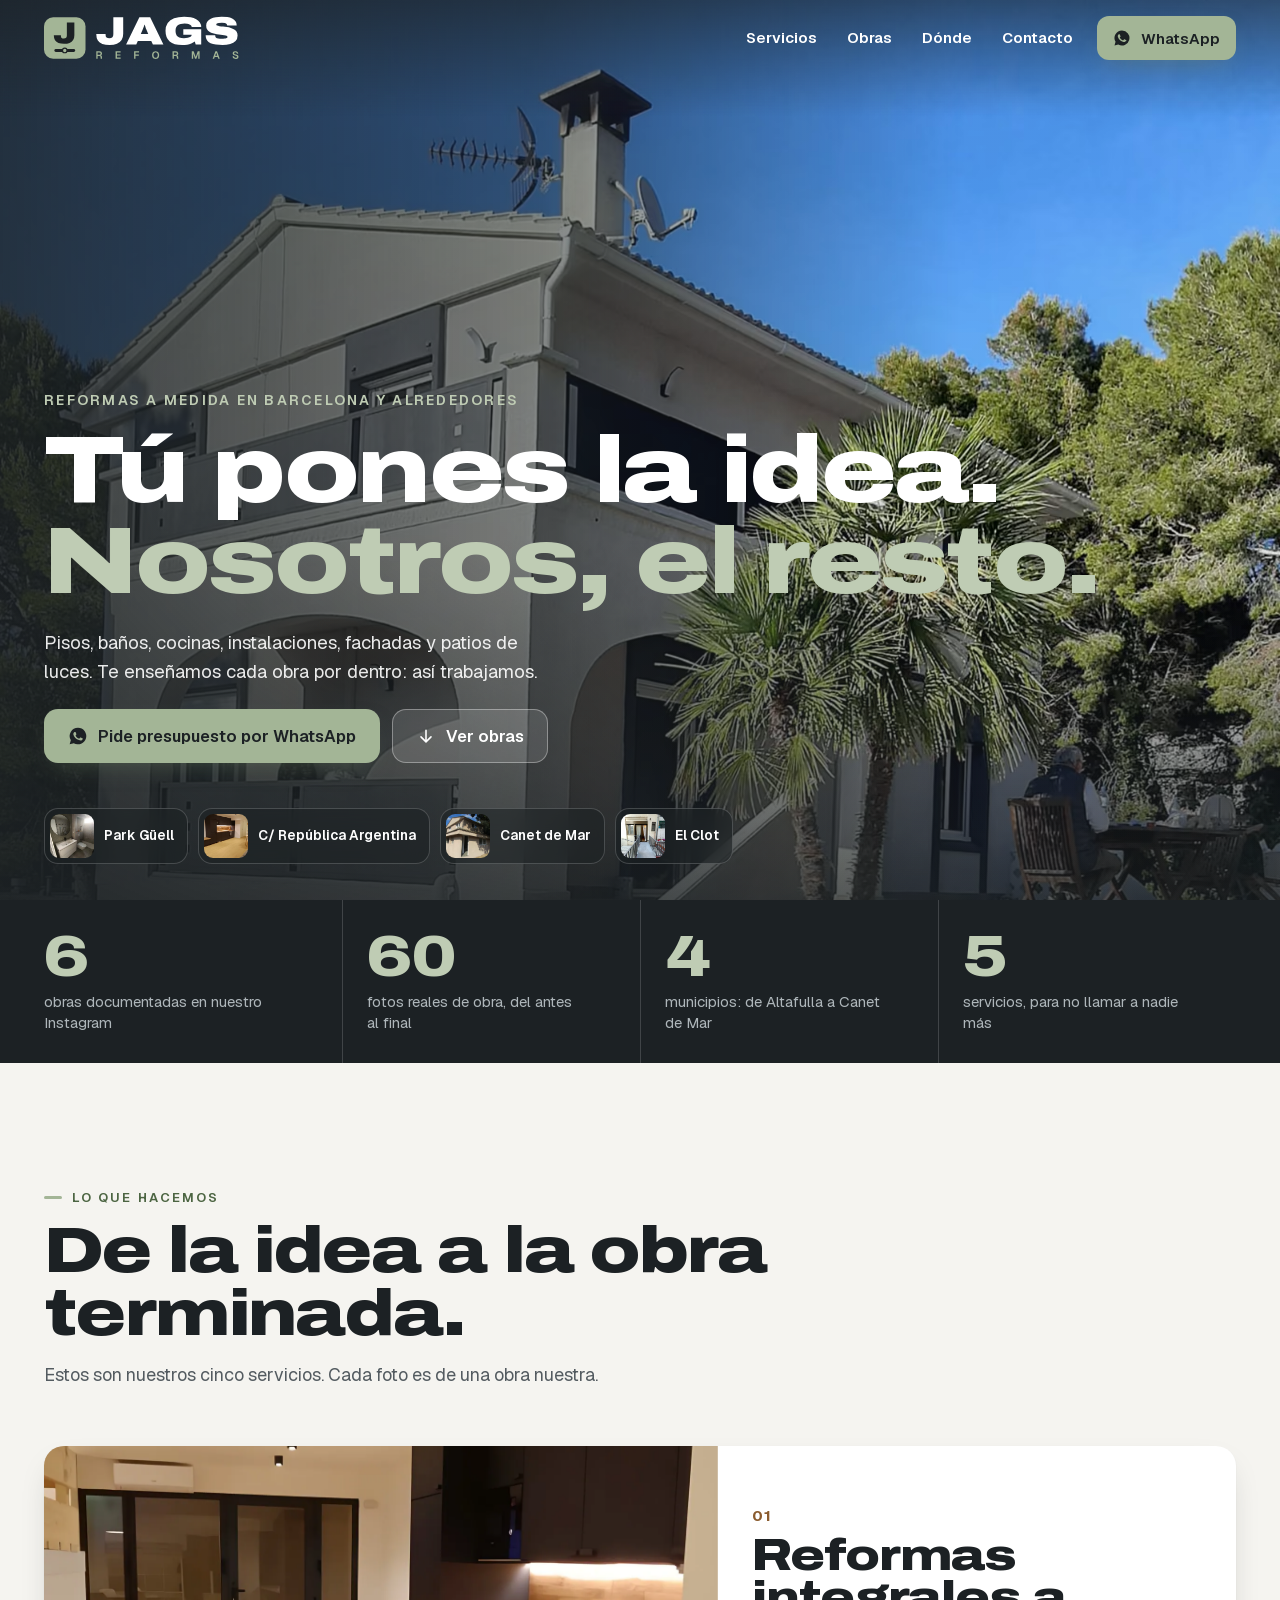
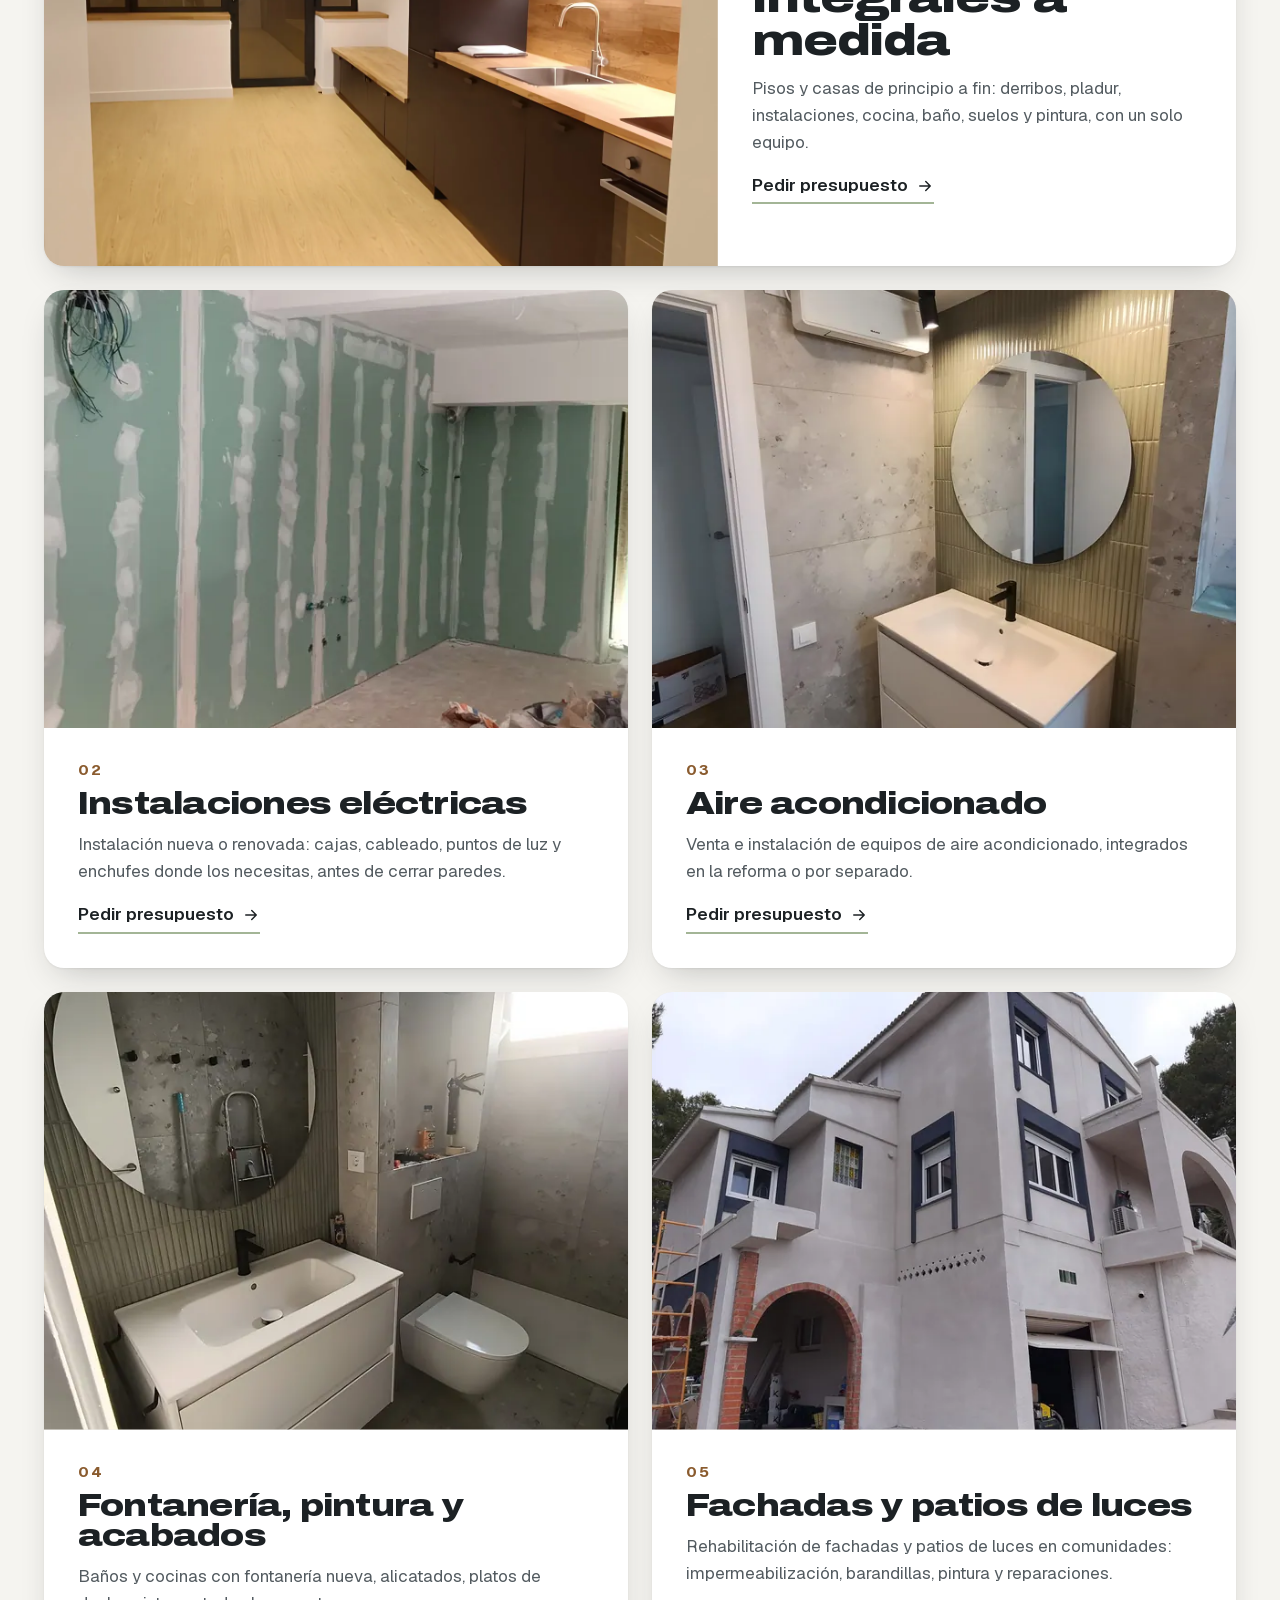
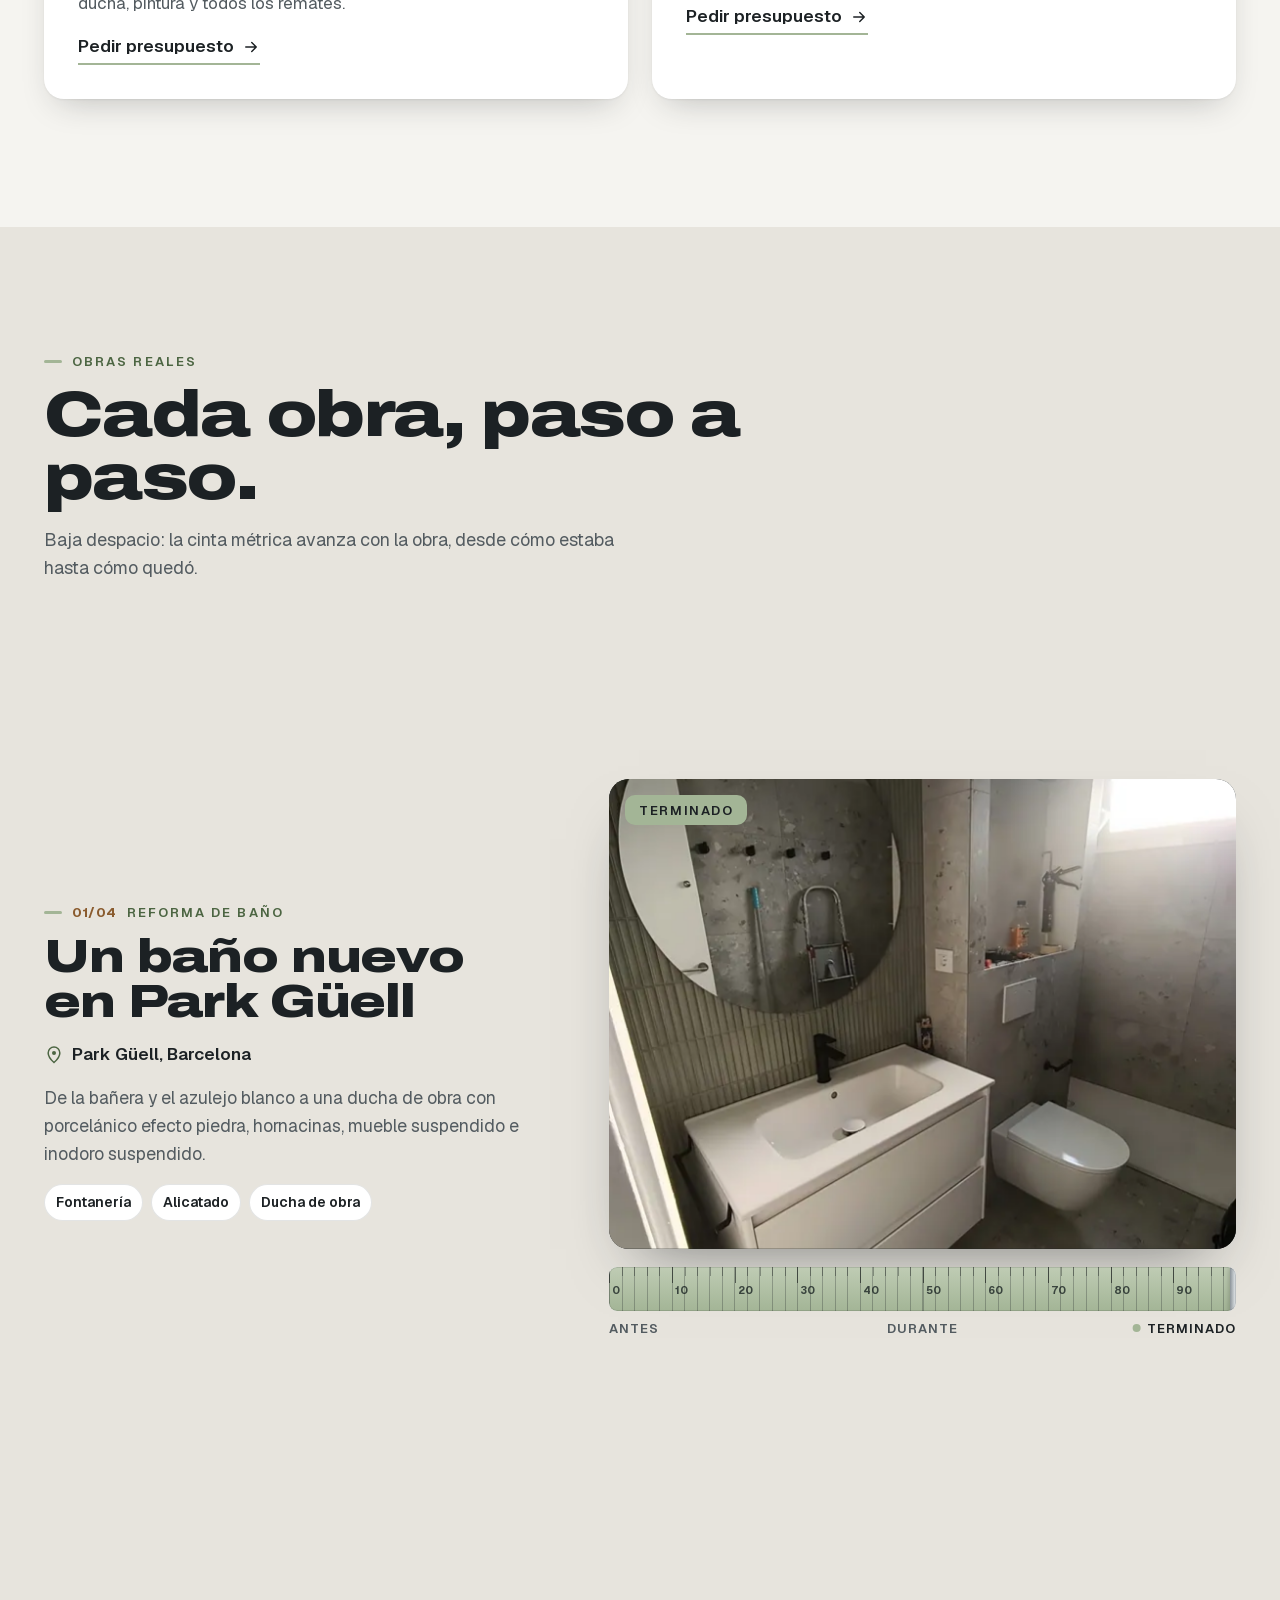
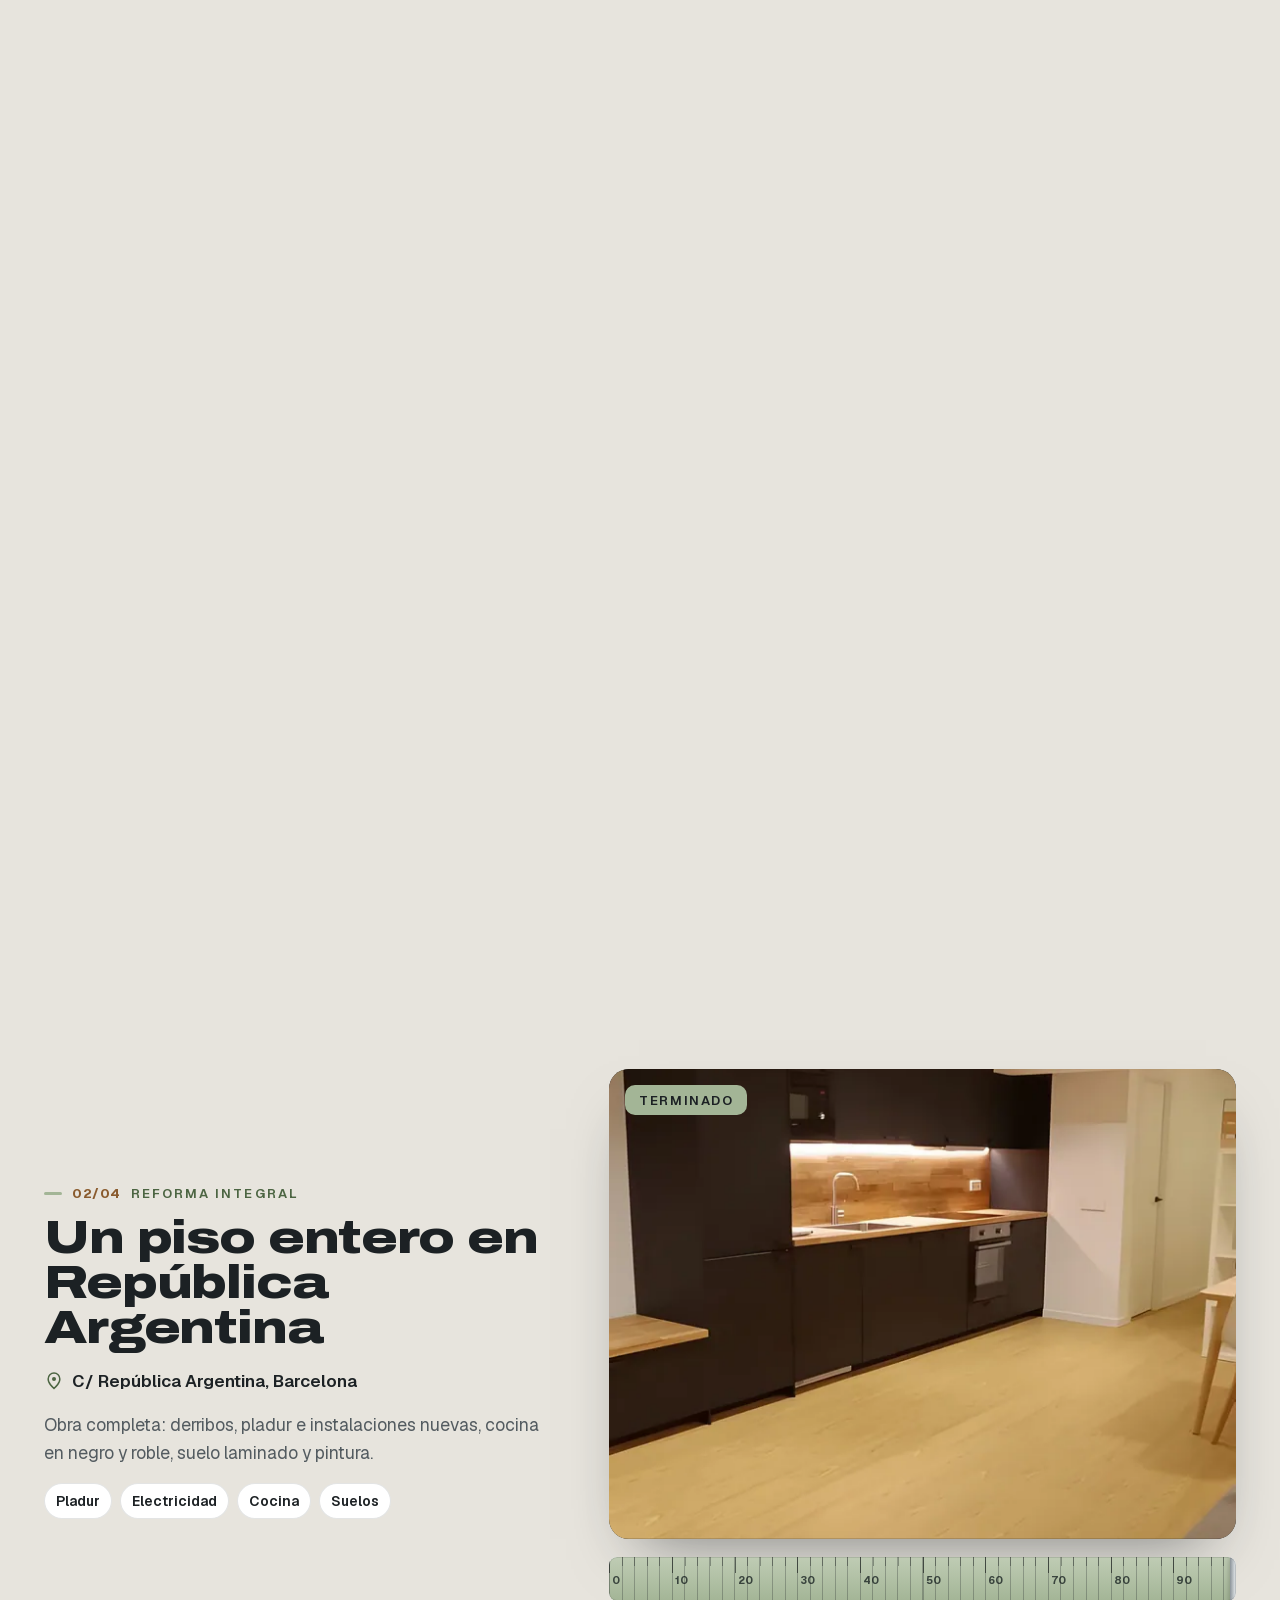
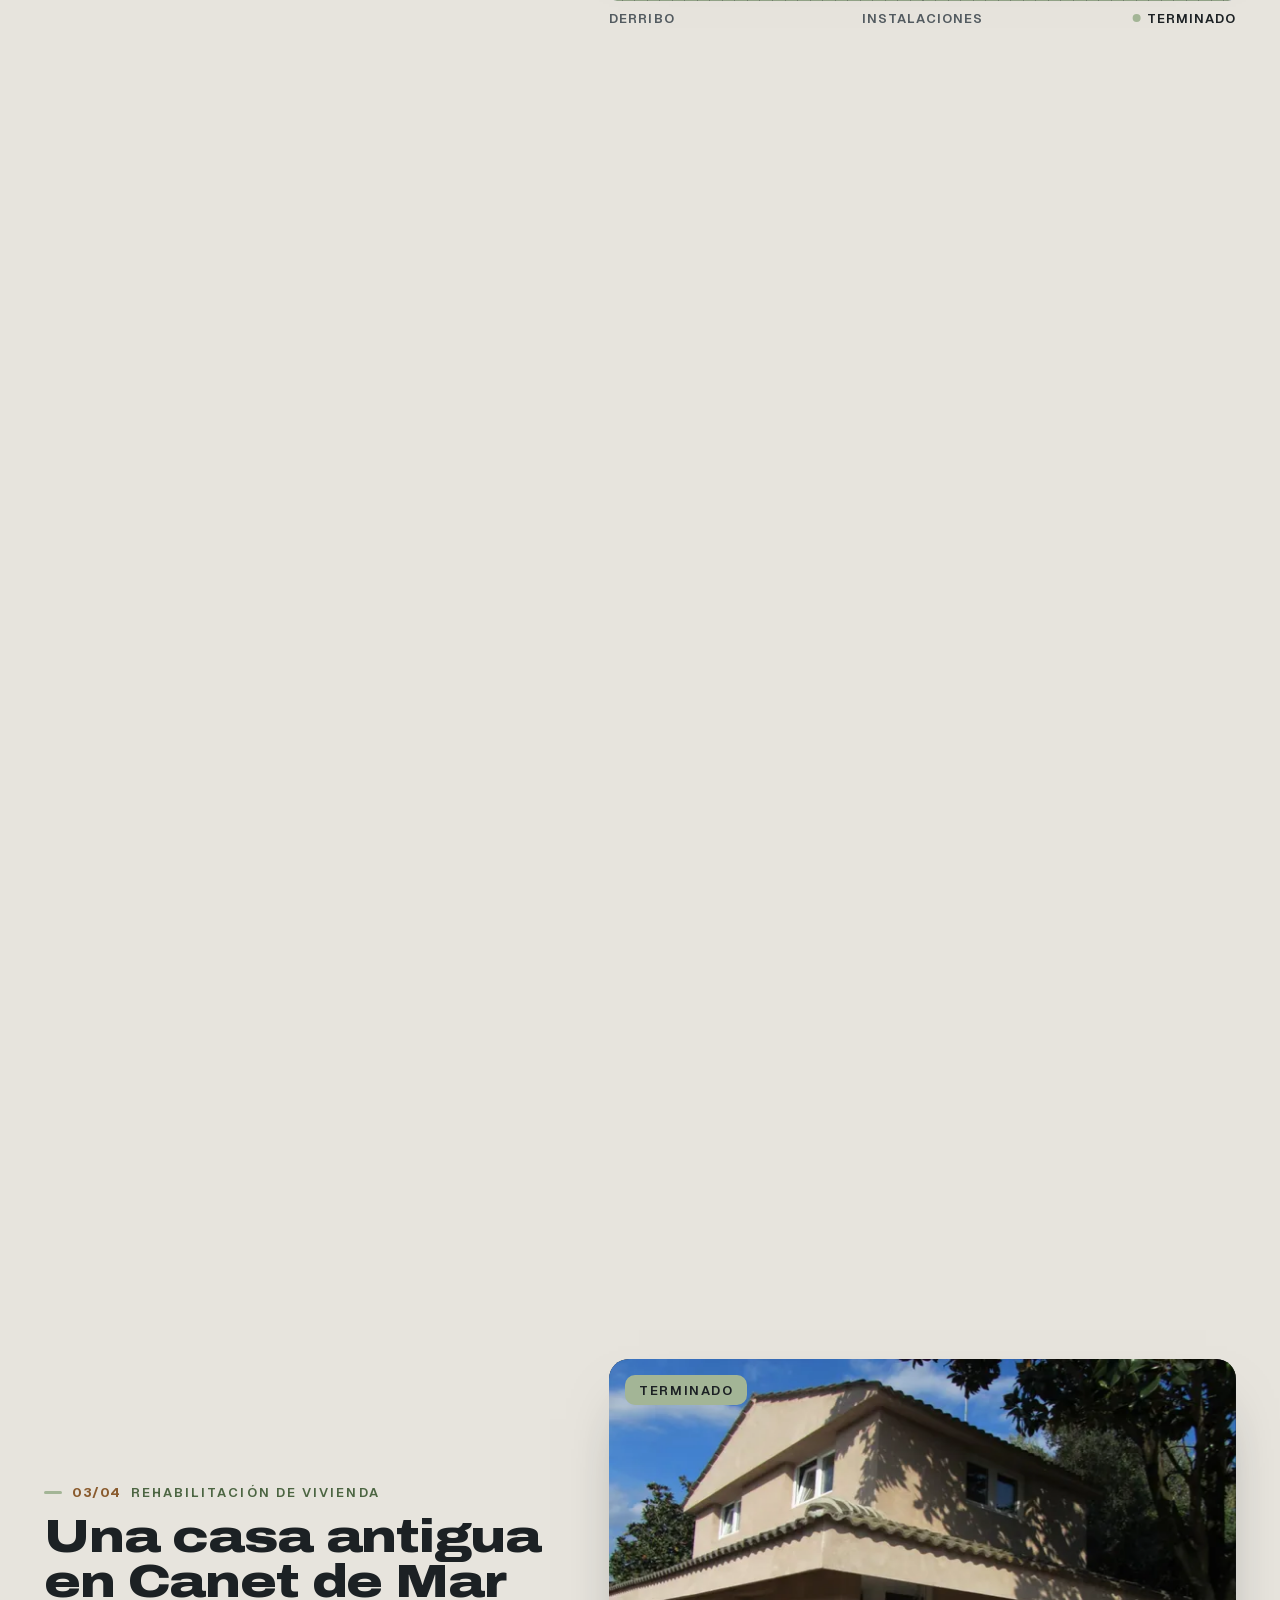
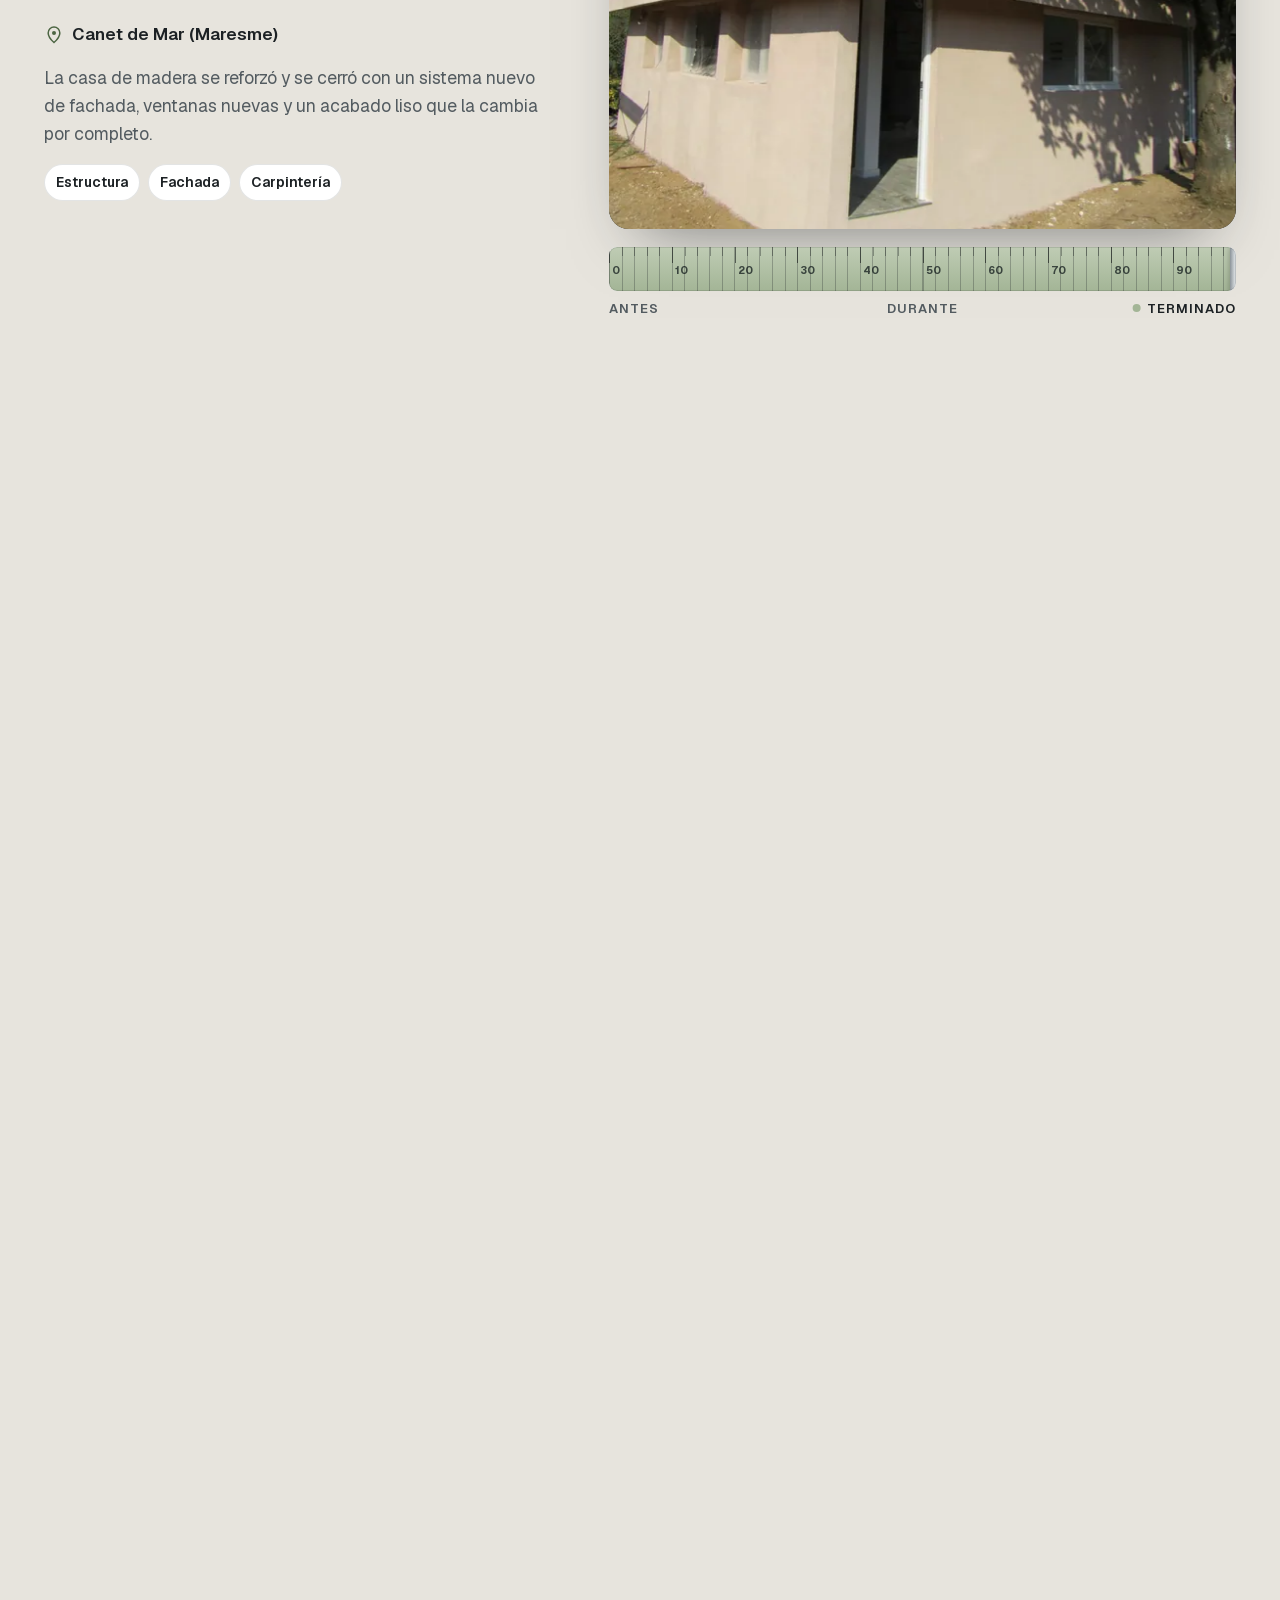
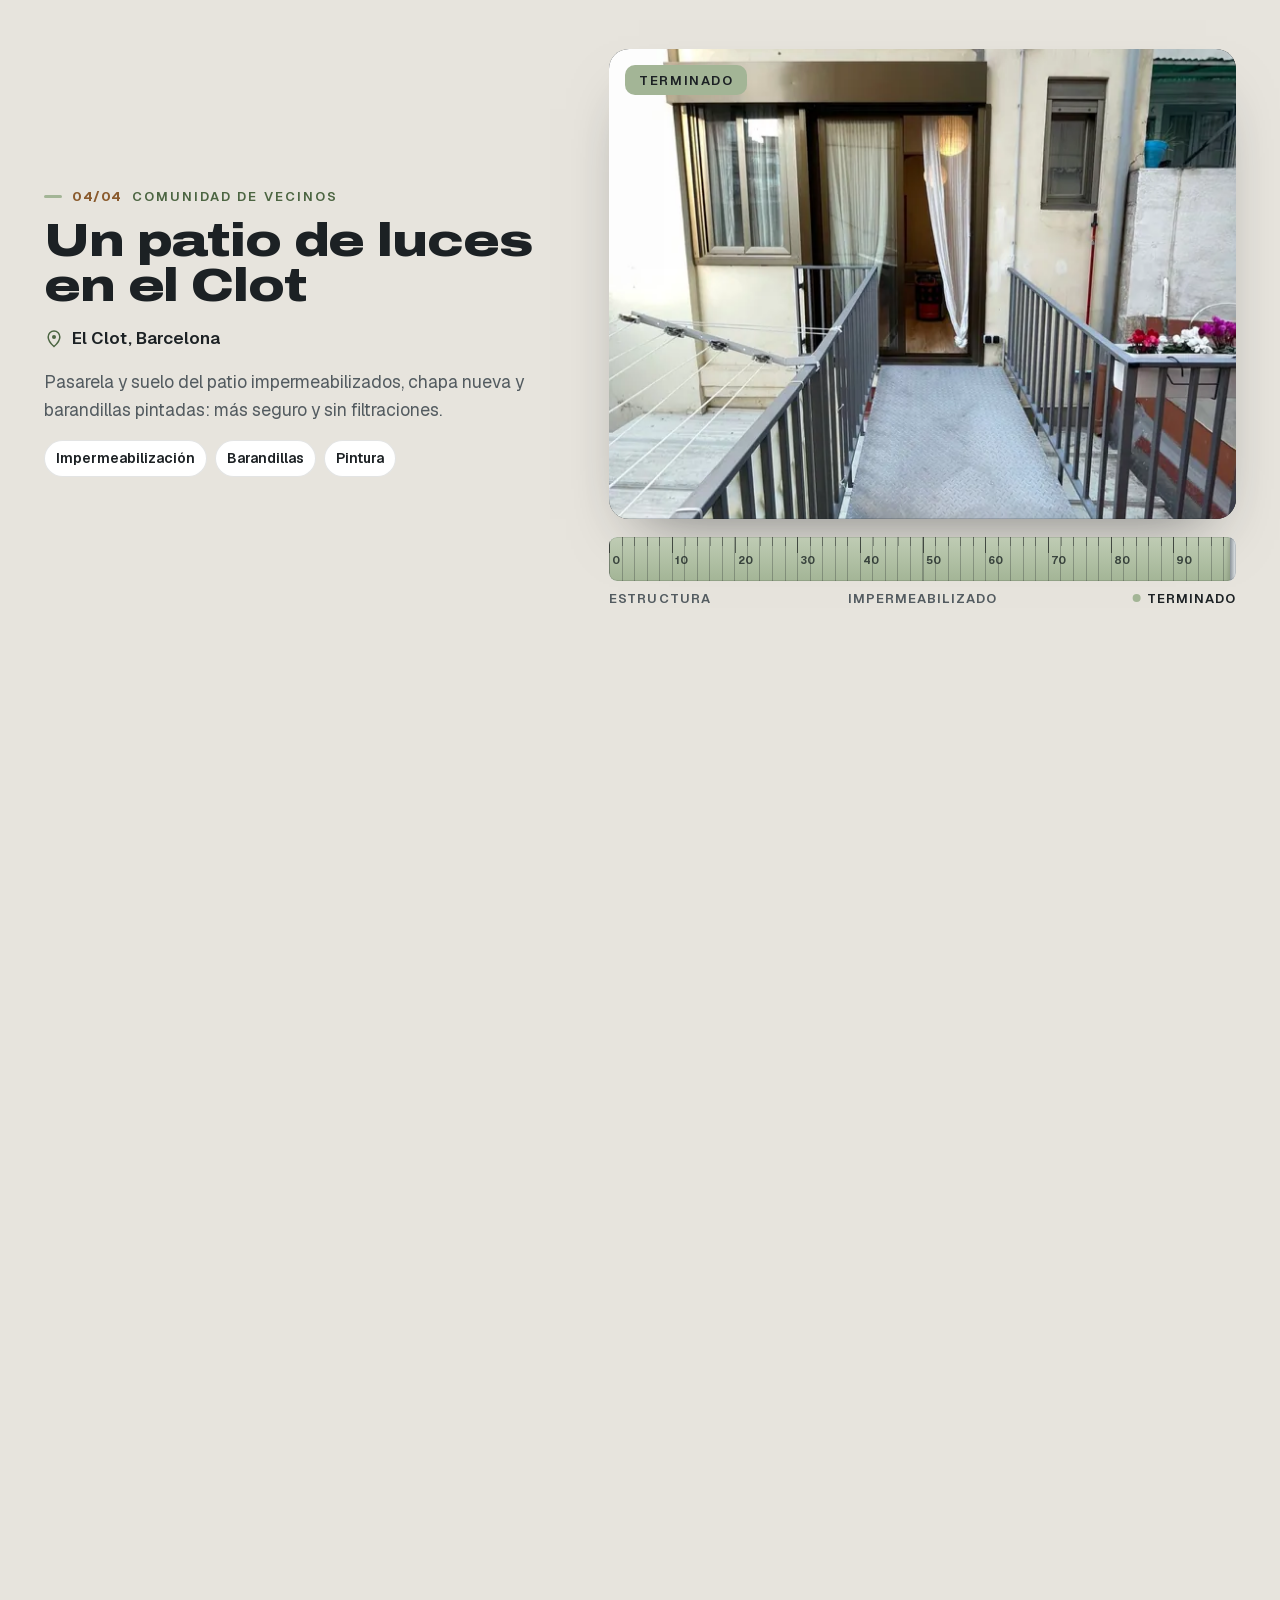
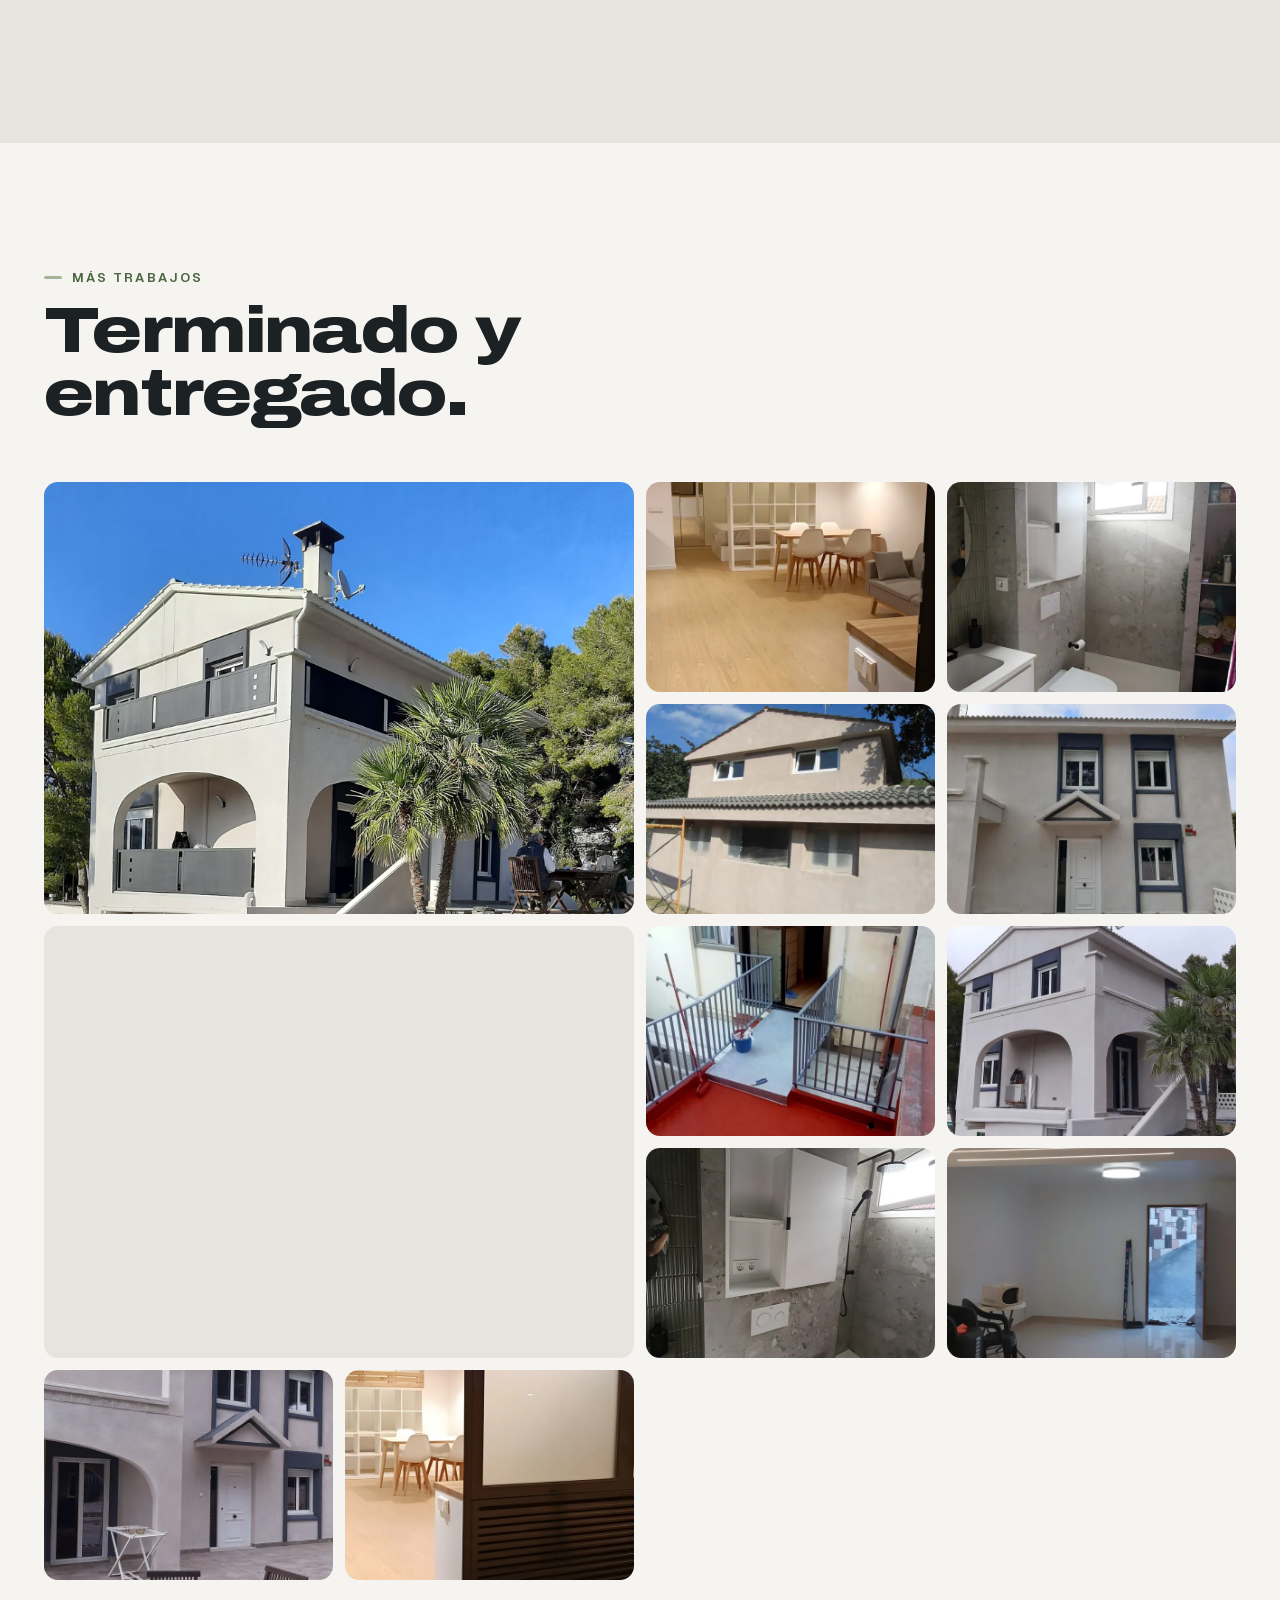
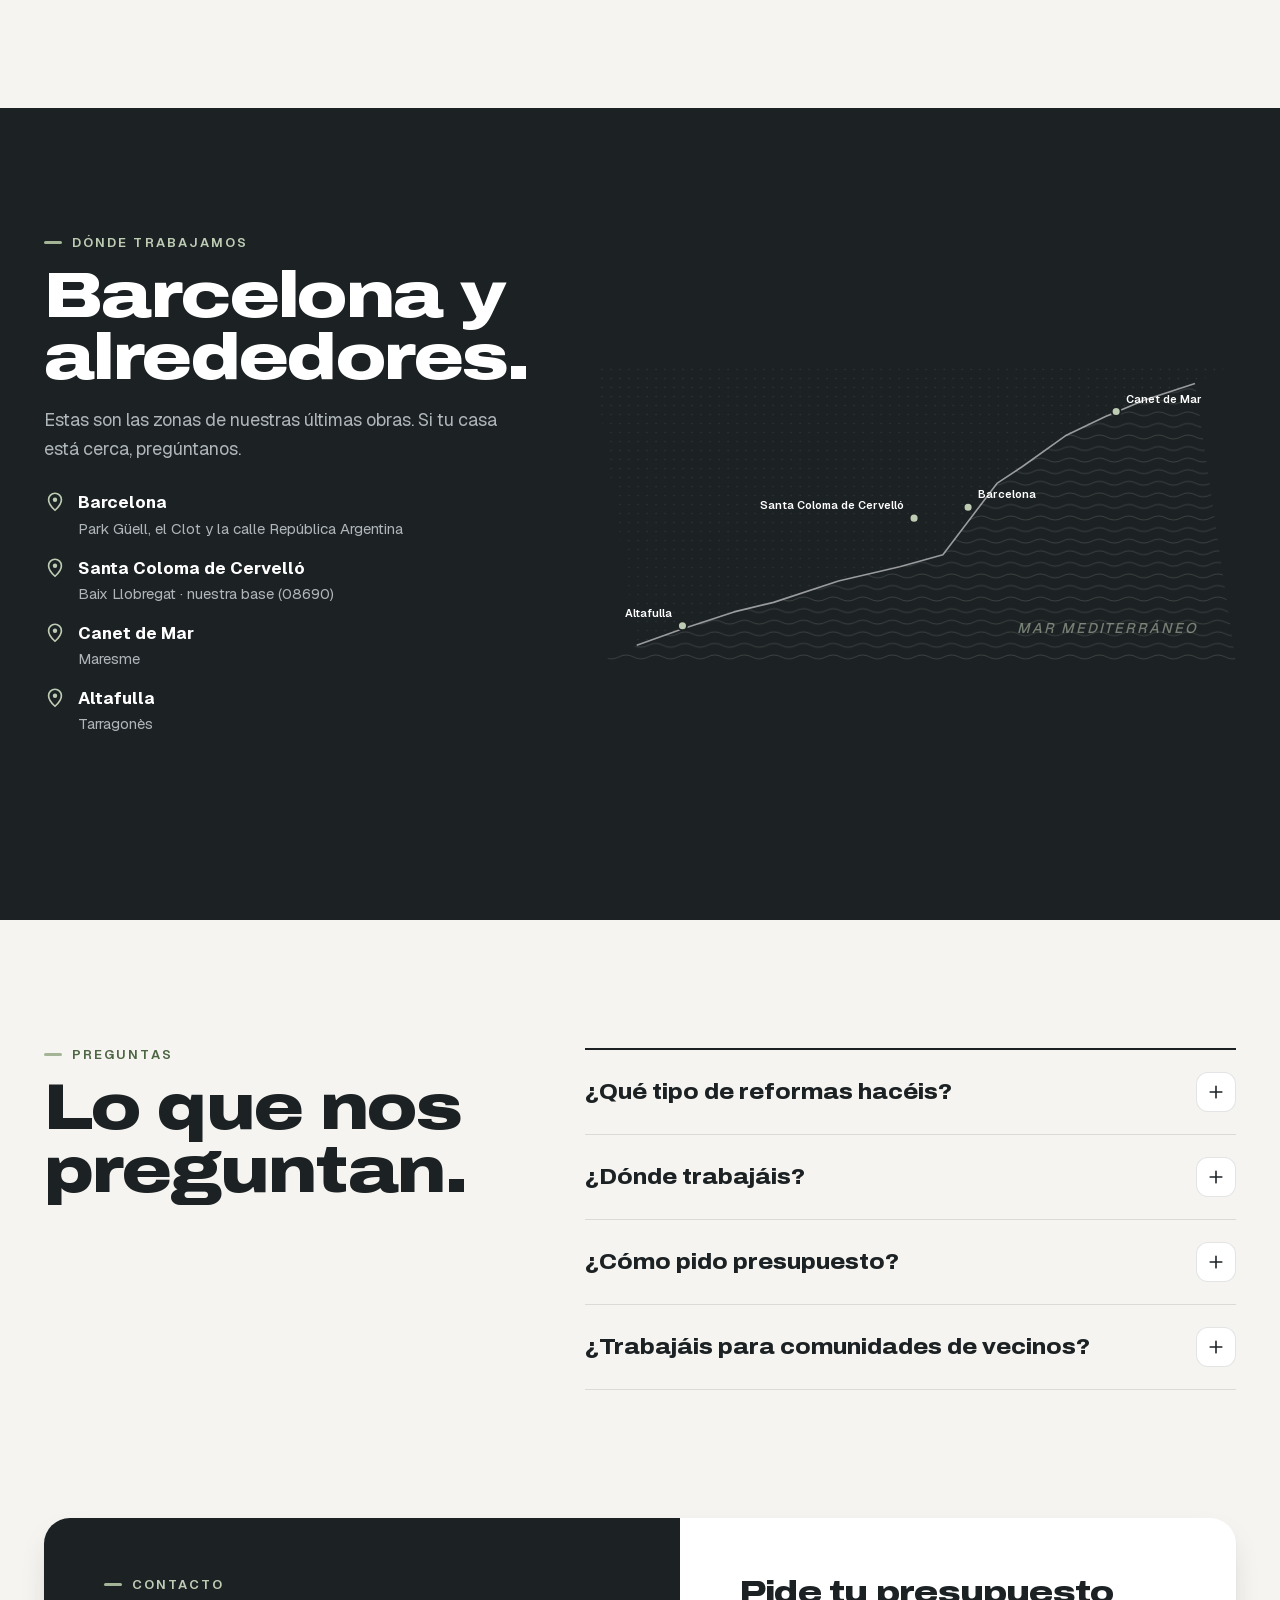
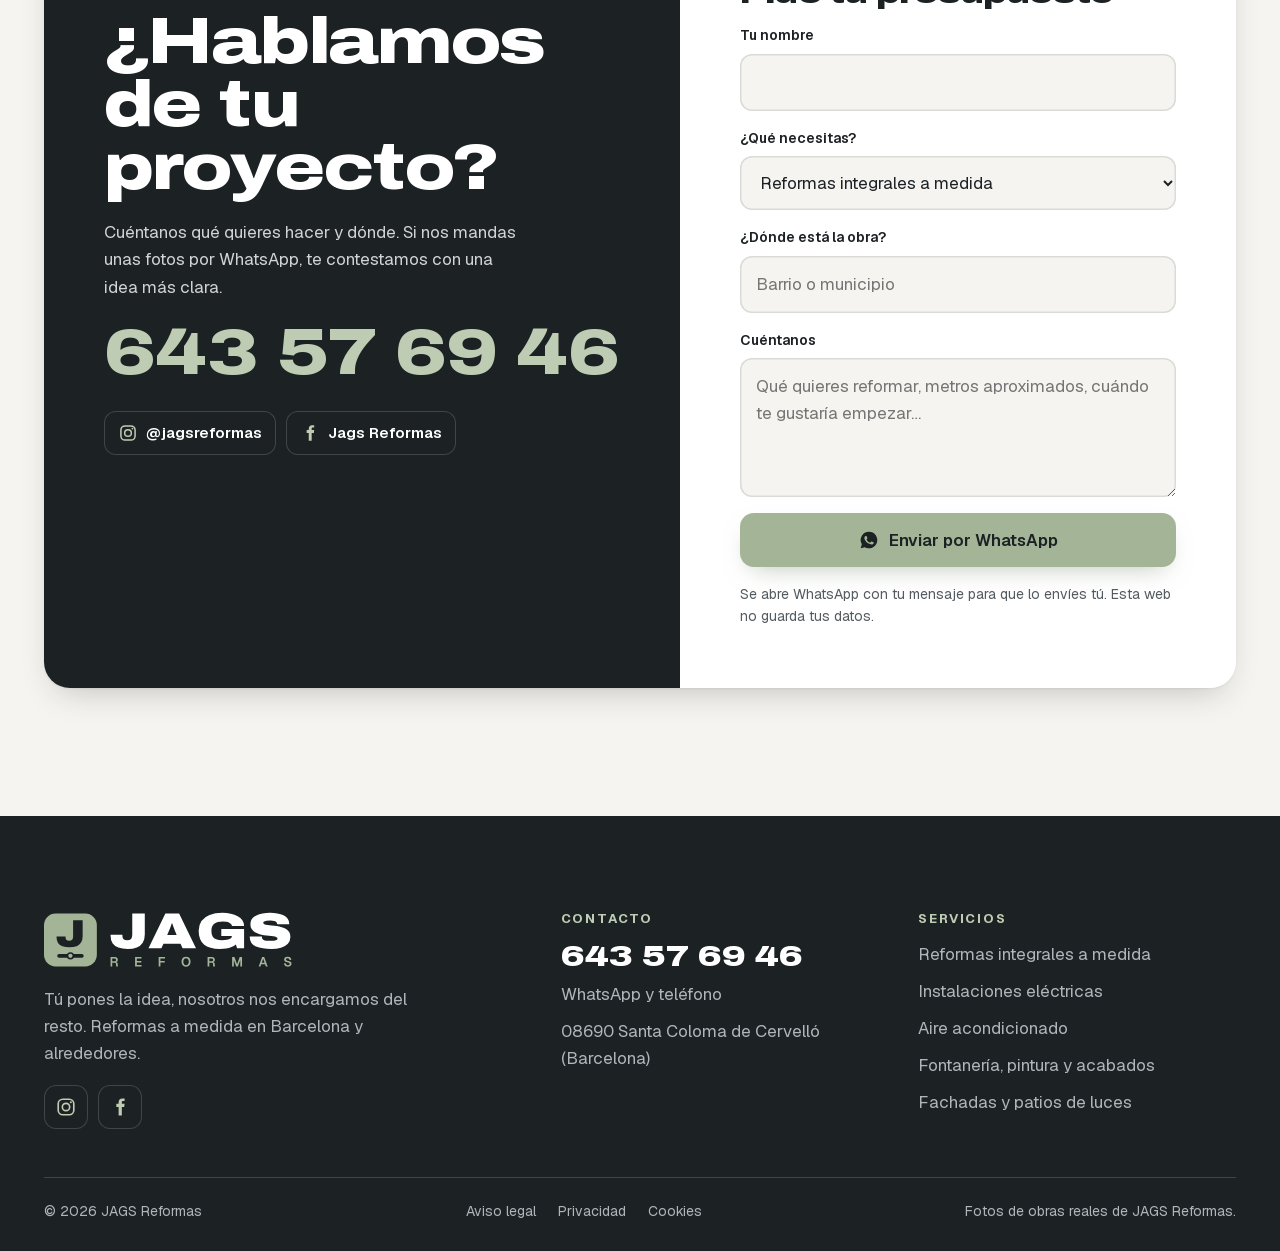
==== commit ce528ff2: "Portada: la tira de obras va debajo de los botones en pantallas de menos de 1320 px Co-Authored-By: " ====
--- a/index.html
+++ b/index.html
@@ -16,7 +16,7 @@
 <link rel="preload" href="fonts/archivo-var.woff2" as="font" type="font/woff2" crossorigin>
 <link rel="preload" href="fonts/geist-var.woff2" as="font" type="font/woff2" crossorigin>
 <link rel="preload" as="image" type="image/avif" imagesrcset="media/img/altafulla-07-640.avif 640w, media/img/altafulla-07-1080.avif 1080w, media/img/altafulla-07-1600.avif 1600w, media/img/altafulla-07-1952.avif 1952w" imagesizes="100vw" fetchpriority="high">
-<link rel="stylesheet" href="css/main.css?v=mvqyxa30">
+<link rel="stylesheet" href="css/main.css?v=mvqz0ihy">
 <script>document.documentElement.classList.add('js');setTimeout(function(){if(!window.__jags)document.documentElement.classList.remove('js')},3500)</script>
 <script type="application/ld+json">{"@context":"https://schema.org","@type":"HomeAndConstructionBusiness","@id":"https://nocodya-hue.github.io/jags-reformas/#negocio","name":"JAGS Reformas","url":"https://nocodya-hue.github.io/jags-reformas/","telephone":"+34643576946","image":"https://nocodya-hue.github.io/jags-reformas/media/compartir.jpg","logo":"https://nocodya-hue.github.io/jags-reformas/media/icono-180.png","slogan":"Tú pones la idea, nosotros nos encargamos del resto.","address":{"@type":"PostalAddress","postalCode":"08690","addressLocality":"Santa Coloma de Cervelló","addressRegion":"Barcelona","addressCountry":"ES"},"areaServed":[{"@type":"City","name":"Barcelona"},{"@type":"City","name":"Santa Coloma de Cervelló"},{"@type":"City","name":"Canet de Mar"},{"@type":"City","name":"Altafulla"}],"sameAs":["https://www.instagram.com/jagsreformas/","https://www.facebook.com/p/Jags-Reformas-61595894570895/"],"hasOfferCatalog":{"@type":"OfferCatalog","name":"Servicios","itemListElement":[{"@type":"Offer","itemOffered":{"@type":"Service","name":"Reformas integrales a medida","description":"Pisos y casas de principio a fin: derribos, pladur, instalaciones, cocina, baño, suelos y pintura, con un solo equipo.","areaServed":"Barcelona"}},{"@type":"Offer","itemOffered":{"@type":"Service","name":"Instalaciones eléctricas","description":"Instalación nueva o renovada: cajas, cableado, puntos de luz y enchufes donde los necesitas, antes de cerrar paredes.","areaServed":"Barcelona"}},{"@type":"Offer","itemOffered":{"@type":"Service","name":"Aire acondicionado","description":"Venta e instalación de equipos de aire acondicionado, integrados en la reforma o por separado.","areaServed":"Barcelona"}},{"@type":"Offer","itemOffered":{"@type":"Service","name":"Fontanería, pintura y acabados","description":"Baños y cocinas con fontanería nueva, alicatados, platos de ducha, pintura y todos los remates.","areaServed":"Barcelona"}},{"@type":"Offer","itemOffered":{"@type":"Service","name":"Fachadas y patios de luces","description":"Rehabilitación de fachadas y patios de luces en comunidades: impermeabilización, barandillas, pintura y reparaciones.","areaServed":"Barcelona"}}]}}</script>
 <script type="application/ld+json">{"@context":"https://schema.org","@type":"FAQPage","mainEntity":[{"@type":"Question","name":"¿Qué tipo de reformas hacéis?","acceptedAnswer":{"@type":"Answer","text":"Reformas integrales a medida, instalaciones eléctricas, aire acondicionado, fontanería, pintura y acabados, y reformas de fachadas y patios de luces en comunidades."}},{"@type":"Question","name":"¿Dónde trabajáis?","acceptedAnswer":{"@type":"Answer","text":"En Barcelona y alrededores. Hemos hecho obras en Barcelona (Park Güell, el Clot, República Argentina), en Canet de Mar y en Altafulla."}},{"@type":"Question","name":"¿Cómo pido presupuesto?","acceptedAnswer":{"@type":"Answer","text":"Escríbenos por WhatsApp al 643 57 69 46 contándonos qué quieres hacer y dónde. Si nos mandas unas fotos, mejor."}},{"@type":"Question","name":"¿Trabajáis para comunidades de vecinos?","acceptedAnswer":{"@type":"Answer","text":"Sí: rehabilitamos fachadas y patios de luces en comunidades, con impermeabilización, barandillas, pintura y reparaciones."}}]}</script>
@@ -238,6 +238,6 @@
   <a class="barra__tel" href="tel:+34643576946"><svg viewBox="0 0 24 24" aria-hidden="true"><path d="M6.6 10.8a15 15 0 0 0 6.6 6.6l2.2-2.2c.3-.3.7-.4 1-.2 1.1.4 2.3.6 3.6.6.6 0 1 .4 1 1V20c0 .6-.4 1-1 1A17 17 0 0 1 3 4c0-.6.4-1 1-1h3.5c.6 0 1 .4 1 1 0 1.3.2 2.5.6 3.6.1.3 0 .7-.2 1z" fill="currentColor"/></svg><span>Llamar</span></a>
 </nav>
 <script>window.__GALERIA=["media/img/altafulla-07-1952.webp","media/img/republica-argentina-05-1440.webp","media/img/parkguell-06-1600.webp","media/img/canet-02-1600.webp","media/img/altafulla-06-1600.webp","media/img/republica-argentina-01-1440.webp","media/img/clot-01-1600.webp","media/img/altafulla-10-1600.webp","media/img/parkguell-03-1600.webp","media/img/barcelona-01-1440.webp","media/img/altafulla-13-1600.webp","media/img/republica-argentina-06-1440.webp"]</script>
-<script src="js/main.js?v=mvqyxa30" defer></script>
+<script src="js/main.js?v=mvqz0ihy" defer></script>
 </body>
 </html>
--- a/css/main.css
+++ b/css/main.css
@@ -290,6 +290,8 @@
   .obra__txt > p:not(.eti):not(.obra__lugar) { font-size: 15.5px; }
   .cinta { height: 38px; margin-top: 12px; }
 }
+/* la tira solo cabe al lado de los botones en pantallas anchas; si no, va debajo */
+@media (max-width: 1320px) { .hero__tira { margin-top: 0; justify-content: flex-start; } }
 @media (max-width: 760px) {
   .hero__tira { justify-content: flex-start; overflow-x: auto; margin-top: 0; scrollbar-width: none; }
   .hero__tira::-webkit-scrollbar { display: none; }
